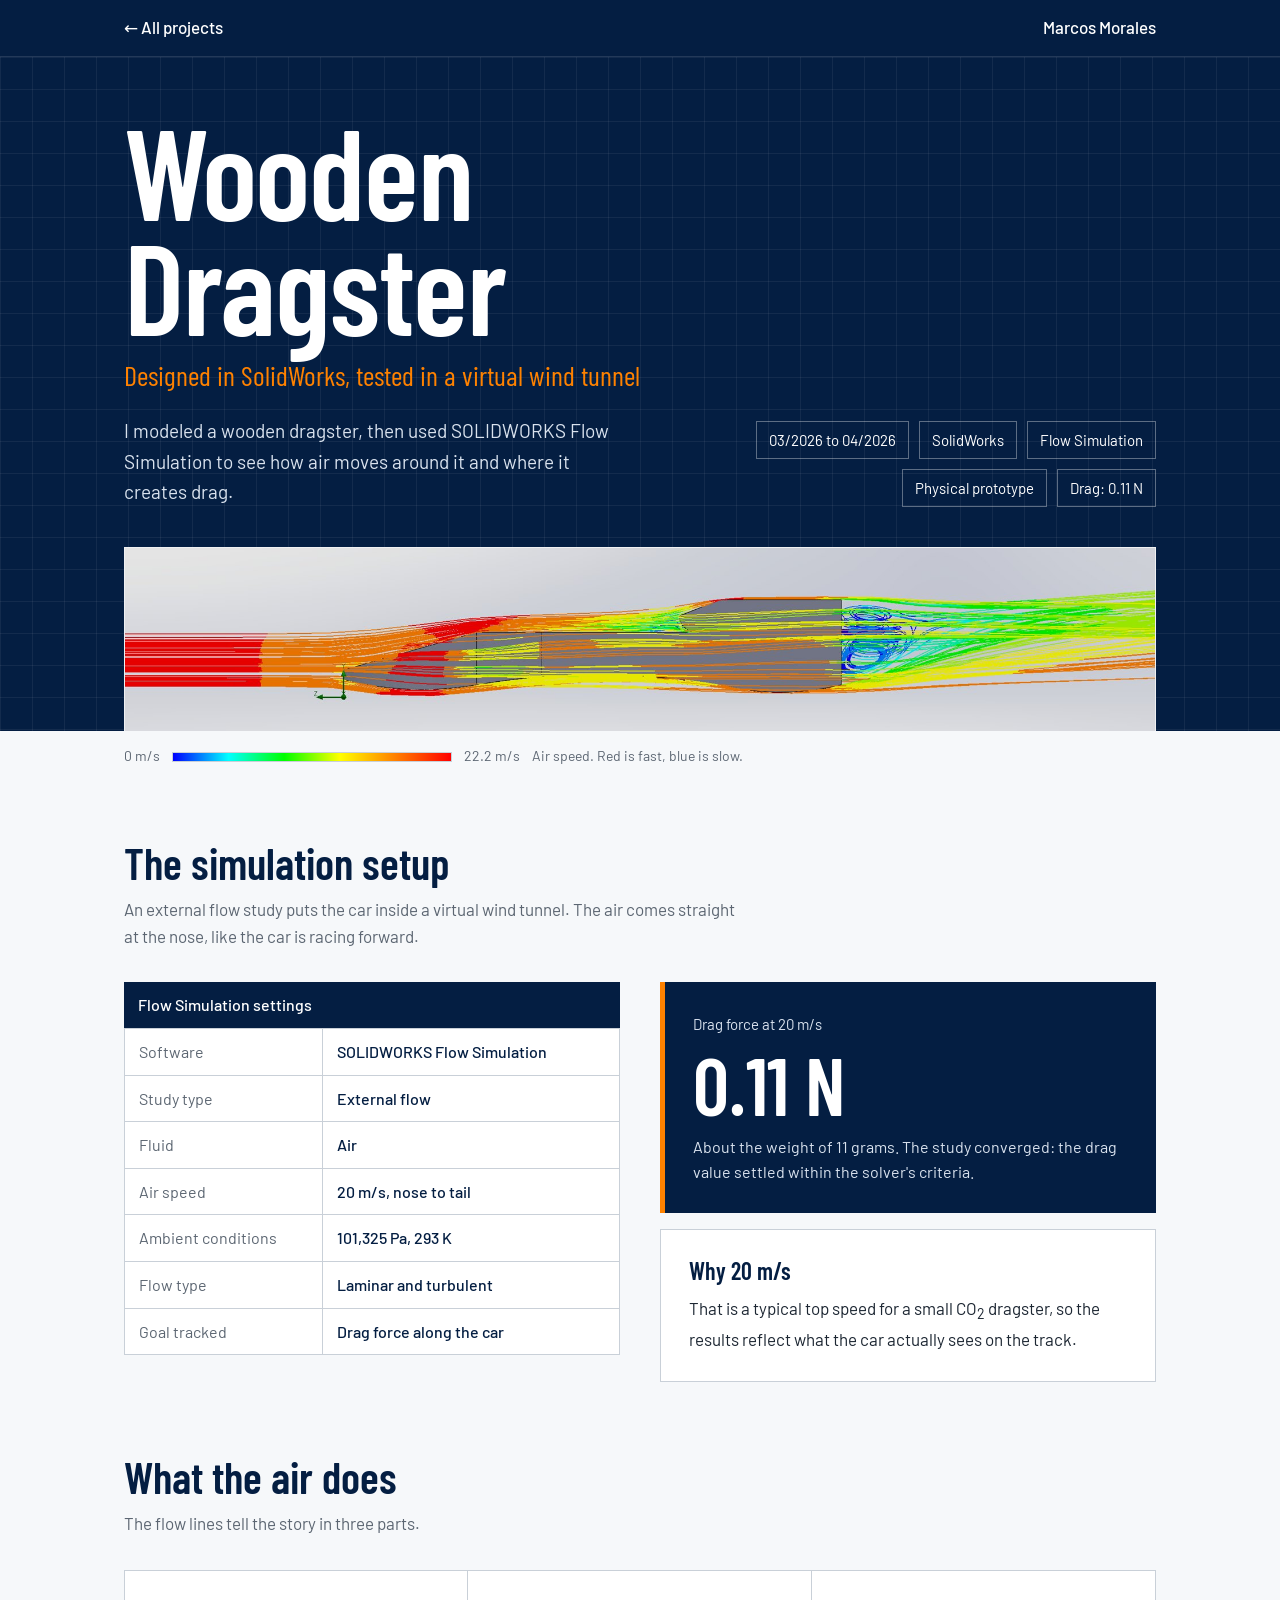
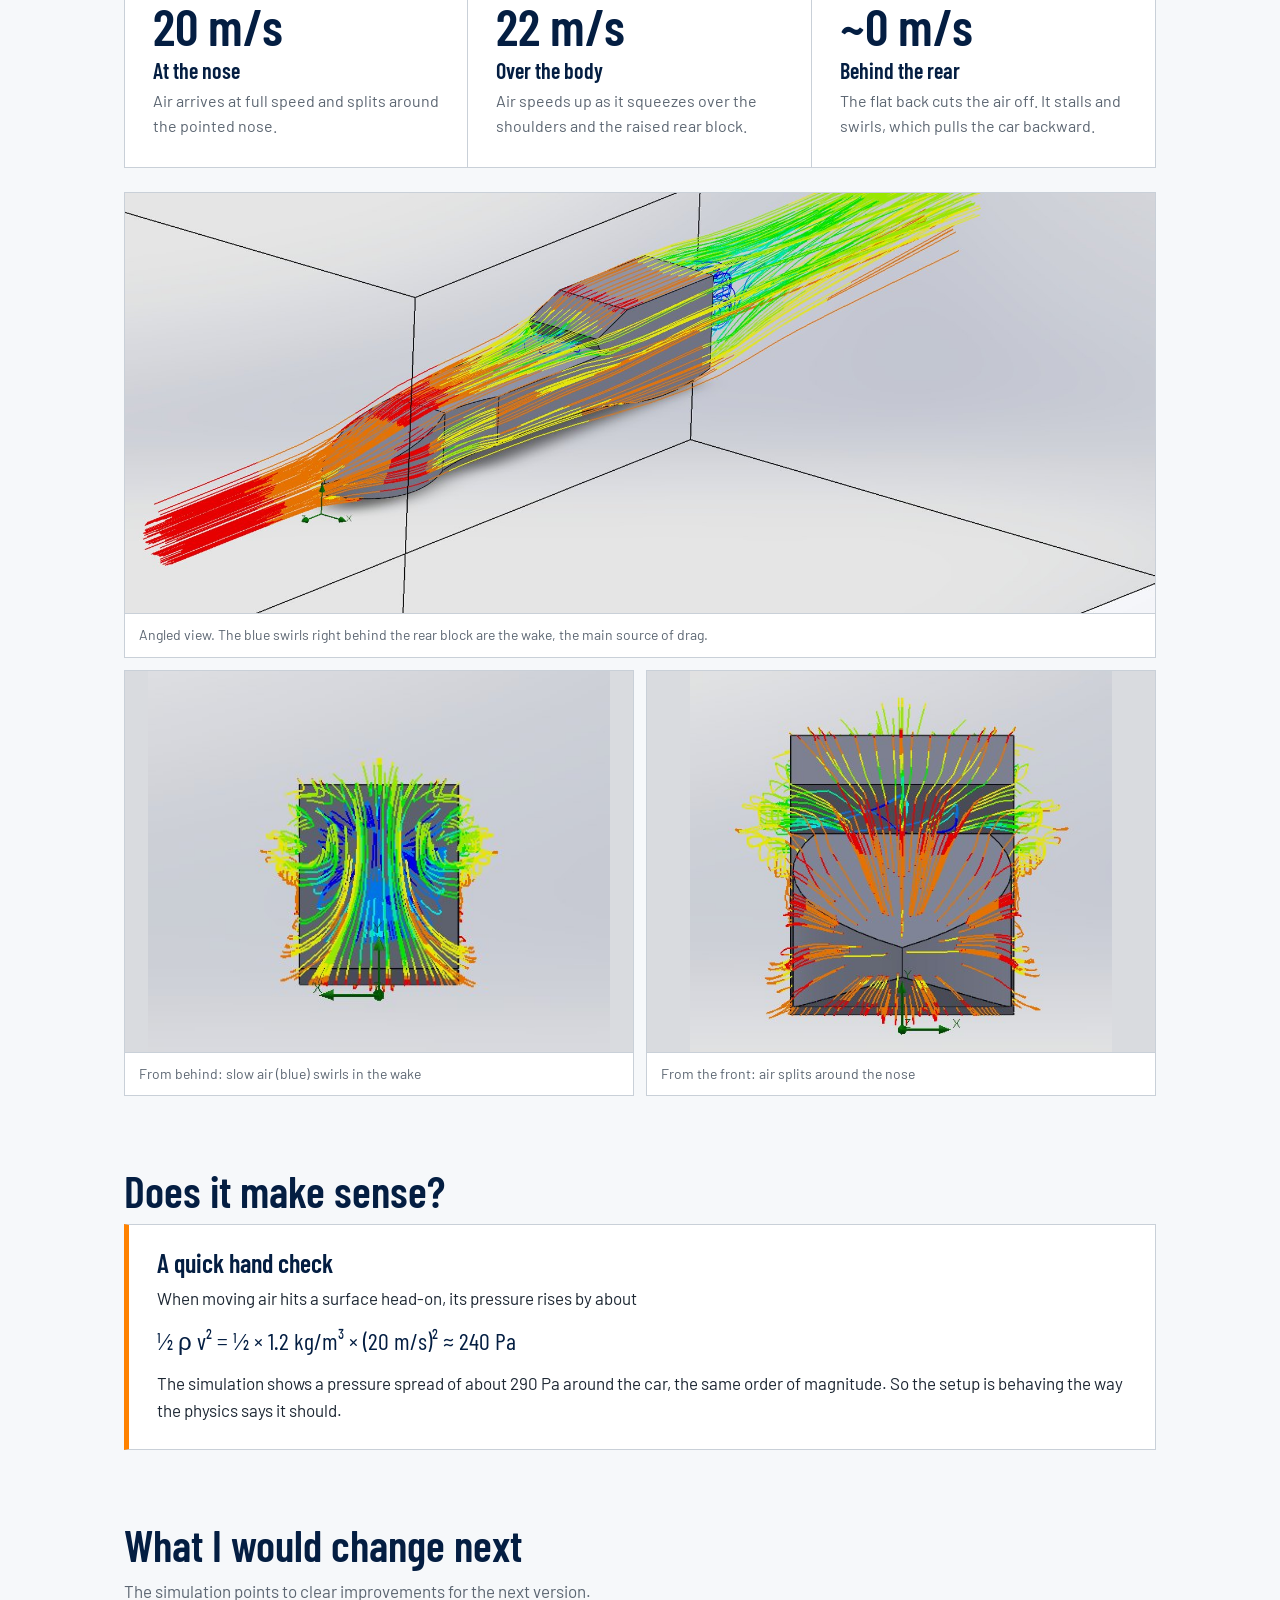
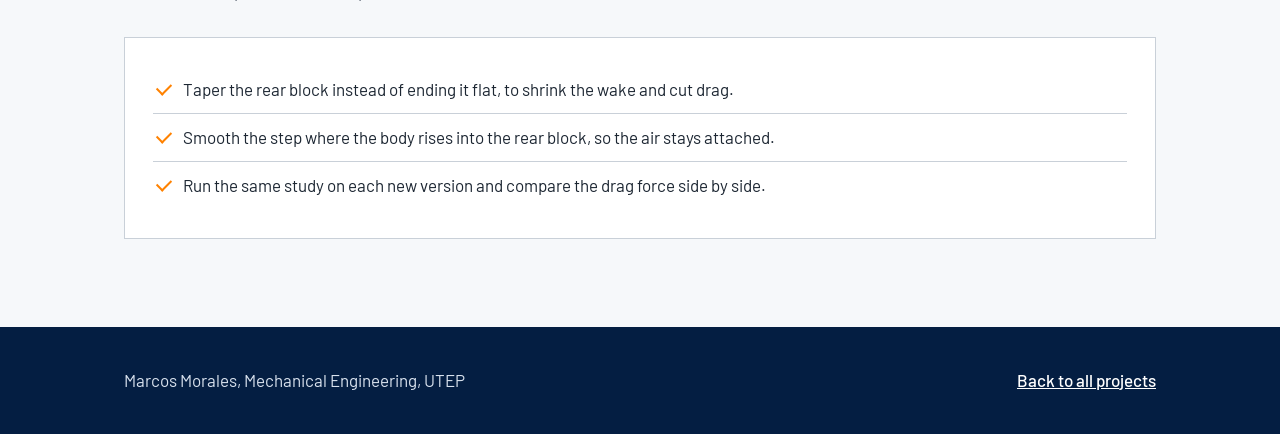
==== projects/dragster.html @ a28ee488 "Add 0.11 N drag result to dragster page Co-Authored-By: Claude Opus 5.5 <noreply@anthropic.com> Clau" ====
<!doctype html>
<html lang="en">
<head>
<meta charset="utf-8">
<meta name="viewport" content="width=device-width, initial-scale=1">
<title>Wooden Dragster | Marcos Morales</title>
<meta name="description" content="Wooden dragster designed in SolidWorks, with an airflow study in SOLIDWORKS Flow Simulation.">
<link rel="preconnect" href="https://fonts.googleapis.com">
<link rel="preconnect" href="https://fonts.gstatic.com" crossorigin>
<link href="https://fonts.googleapis.com/css2?family=Barlow+Condensed:wght@500;600&family=Barlow:wght@400;500&display=swap" rel="stylesheet">
<style>
  :root {
    --navy: #041E42;
    --orange: #FF8200;
    --ink: #1D2733;
    --pencil: #5C6672;
    --line: #C9D0D8;
    --paper: #F6F8FA;
    --white: #FFFFFF;
  }
  * { box-sizing: border-box; }
  html { scroll-behavior: smooth; }
  body { margin: 0; background: var(--paper); color: var(--ink); font-family: "Barlow", system-ui, sans-serif; font-size: 17px; line-height: 1.6; }
  a { color: var(--navy); }
  a:focus-visible { outline: 3px solid var(--orange); outline-offset: 3px; }
  img { max-width: 100%; display: block; }
  .wrap { max-width: 1080px; margin: 0 auto; padding: 0 24px; }
  h1, h2, h3 { font-family: "Barlow Condensed", sans-serif; font-weight: 600; color: var(--navy); line-height: 1.05; }

  .topbar { background: var(--navy); border-bottom: 1px solid rgba(255,255,255,.12); }
  .topbar .wrap { display: flex; justify-content: space-between; align-items: center; height: 56px; }
  .topbar a { color: var(--white); text-decoration: none; font-weight: 500; }
  .topbar a:hover { color: var(--orange); }
  .topbar .back::before { content: "\2190\00a0"; }

  .hero {
    background: var(--navy);
    color: var(--white);
    background-image:
      linear-gradient(rgba(255,255,255,.06) 1px, transparent 1px),
      linear-gradient(90deg, rgba(255,255,255,.06) 1px, transparent 1px);
    background-size: 32px 32px;
    padding: 56px 0 0;
  }
  .hero h1 { color: var(--white); font-size: clamp(64px, 10vw, 128px); margin: 0; letter-spacing: -.01em; line-height: .9; }
  .hero .sub { font-family: "Barlow Condensed", sans-serif; font-size: 28px; color: var(--orange); margin: 10px 0 18px; }
  .hero-top { display: grid; grid-template-columns: 1.2fr 1fr; gap: 48px; align-items: end; }
  .hero p { color: #D9E2EE; font-size: 19px; max-width: 46ch; margin: 0; }
  .facts { display: flex; flex-wrap: wrap; gap: 10px; margin: 0; padding: 0; list-style: none; justify-content: flex-end; }
  .facts li { border: 1px solid rgba(255,255,255,.35); padding: 6px 12px; font-size: 15px; }
  .hero-sim { margin-top: 40px; border: 1px solid rgba(255,255,255,.35); border-bottom: 0; background: #E6E7EA; }
  .hero-sim img { width: 100%; }

  .scale { display: flex; align-items: center; gap: 12px; font-size: 14px; color: var(--pencil); margin: 14px 0 0; }
  .scale .bar { flex: 0 1 280px; height: 10px; border: 1px solid var(--line); background: linear-gradient(90deg, #0000FF, #00FFFF, #00FF00, #FFFF00, #FF8000, #FF0000); }

  section { padding: 72px 0 0; }
  h2 { font-size: 44px; margin: 0 0 10px; }
  .lead { color: var(--pencil); max-width: 62ch; margin: 0 0 32px; }

  table.spec { width: 100%; border-collapse: collapse; background: var(--white); border: 1.5px solid var(--navy); font-size: 16px; }
  .spec caption { text-align: left; background: var(--navy); color: var(--white); padding: 10px 14px; font-weight: 500; }
  .spec th, .spec td { border: 1px solid var(--line); padding: 10px 14px; text-align: left; vertical-align: top; }
  .spec th { width: 40%; color: var(--pencil); font-weight: 400; }
  .spec td { font-weight: 500; color: var(--navy); }

  .two { display: grid; grid-template-columns: 1fr 1fr; gap: 40px; align-items: start; }

  .findings { display: grid; grid-template-columns: repeat(3, 1fr); border: 1px solid var(--line); background: var(--white); }
  .finding { padding: 28px; border-right: 1px solid var(--line); }
  .finding:last-child { border-right: 0; }
  .finding b { display: block; font-family: "Barlow Condensed", sans-serif; font-weight: 600; font-size: 52px; line-height: 1; color: var(--navy); margin-bottom: 8px; }
  .finding h3 { font-size: 22px; margin: 0 0 6px; }
  .finding p { margin: 0; color: var(--pencil); font-size: 16px; }

  .drag-result { background: var(--navy); color: #D9E2EE; padding: 28px; border-left: 5px solid var(--orange); }
  .drag-result span { font-size: 15px; }
  .drag-result b { display: block; font-family: "Barlow Condensed", sans-serif; font-weight: 600; font-size: 80px; line-height: 1; color: var(--white); margin: 6px 0 10px; }
  .drag-result p { margin: 0; font-size: 16px; }
  figure { margin: 0; }
  .fig { background: #E6E7EA; border: 1px solid var(--line); }
  .fig figcaption { background: var(--white); padding: 10px 14px; font-size: 14px; color: var(--pencil); border-top: 1px solid var(--line); }
  .views { display: grid; grid-template-columns: 1fr 1fr; gap: 12px; margin-top: 12px; }
  .views img { width: 100%; aspect-ratio: 4 / 3; object-fit: contain; background: #D9DBDF; }

  .callout { background: var(--white); border: 1px solid var(--line); border-left: 5px solid var(--orange); padding: 24px 28px; }
  .callout h3 { font-size: 26px; margin: 0 0 8px; }
  .callout p { margin: 0 0 10px; }
  .callout p:last-child { margin: 0; }
  .math { font-family: "Barlow Condensed", sans-serif; font-size: 24px; color: var(--navy); }

  .checks { list-style: none; padding: 0; margin: 0; }
  .checks li { padding: 10px 0 10px 30px; border-top: 1px solid var(--line); position: relative; }
  .checks li:first-child { border-top: 0; }
  .checks li::before { content: ""; position: absolute; left: 4px; top: 17px; width: 12px; height: 7px; border-left: 2.5px solid var(--orange); border-bottom: 2.5px solid var(--orange); transform: rotate(-45deg); }
  .panel { background: var(--white); border: 1px solid var(--line); padding: 28px; }
  .panel h3 { font-size: 24px; margin: 0 0 12px; }

  footer { background: var(--navy); color: #D9E2EE; margin-top: 88px; padding: 40px 0; }
  footer .wrap { display: flex; flex-wrap: wrap; justify-content: space-between; gap: 16px; align-items: center; }
  footer a { color: var(--white); font-weight: 500; }

  @media (max-width: 760px) {
    .hero { padding-top: 40px; }
    .hero-top, .two { grid-template-columns: 1fr; gap: 24px; }
    .facts { justify-content: flex-start; }
    .hero-sim { margin-top: 28px; }
    .findings { grid-template-columns: 1fr; }
    .finding { border-right: 0; border-bottom: 1px solid var(--line); }
    .finding:last-child { border-bottom: 0; }
    .views { grid-template-columns: 1fr; }
    h2 { font-size: 36px; }
  }
</style>
</head>
<body>

<nav class="topbar" aria-label="Site">
  <div class="wrap">
    <a class="back" href="../index.html#projects">All projects</a>
    <a href="../index.html">Marcos Morales</a>
  </div>
</nav>

<header class="hero">
  <div class="wrap">
    <div class="hero-top">
      <div>
        <h1>Wooden Dragster</h1>
        <p class="sub">Designed in SolidWorks, tested in a virtual wind tunnel</p>
        <p>I modeled a wooden dragster, then used SOLIDWORKS Flow Simulation to see how air moves around it and where it creates drag.</p>
      </div>
      <ul class="facts" aria-label="Project facts">
        <li>03/2026 to 04/2026</li>
        <li>SolidWorks</li>
        <li>Flow Simulation</li>
        <li>Physical prototype</li>
        <li>Drag: 0.11 N</li>
      </ul>
    </div>
    <figure class="hero-sim">
      <img src="../images/dragster/side.jpg" alt="Side view of the airflow simulation: air lines colored by speed wrap around the dragster and swirl behind the flat rear">
    </figure>
  </div>
</header>

<main class="wrap">
  <div class="scale" aria-label="Color scale">
    <span>0 m/s</span><span class="bar" aria-hidden="true"></span><span>22.2 m/s</span>
    <span>Air speed. Red is fast, blue is slow.</span>
  </div>

  <section aria-labelledby="setup">
    <h2 id="setup">The simulation setup</h2>
    <p class="lead">An external flow study puts the car inside a virtual wind tunnel. The air comes straight at the nose, like the car is racing forward.</p>
    <div class="two">
      <table class="spec">
        <caption>Flow Simulation settings</caption>
        <tbody>
          <tr><th scope="row">Software</th><td>SOLIDWORKS Flow Simulation</td></tr>
          <tr><th scope="row">Study type</th><td>External flow</td></tr>
          <tr><th scope="row">Fluid</th><td>Air</td></tr>
          <tr><th scope="row">Air speed</th><td>20 m/s, nose to tail</td></tr>
          <tr><th scope="row">Ambient conditions</th><td>101,325 Pa, 293 K</td></tr>
          <tr><th scope="row">Flow type</th><td>Laminar and turbulent</td></tr>
          <tr><th scope="row">Goal tracked</th><td>Drag force along the car</td></tr>
        </tbody>
      </table>
      <div>
        <div class="drag-result">
          <span>Drag force at 20 m/s</span>
          <b>0.11 N</b>
          <p>About the weight of 11 grams. The study converged: the drag value settled within the solver's criteria.</p>
        </div>
        <div class="panel" style="margin-top:16px">
          <h3>Why 20 m/s</h3>
          <p style="margin:0">That is a typical top speed for a small CO<sub>2</sub> dragster, so the results reflect what the car actually sees on the track.</p>
        </div>
      </div>
    </div>
  </section>

  <section aria-labelledby="results">
    <h2 id="results">What the air does</h2>
    <p class="lead">The flow lines tell the story in three parts.</p>
    <div class="findings">
      <div class="finding"><b>20 m/s</b><h3>At the nose</h3><p>Air arrives at full speed and splits around the pointed nose.</p></div>
      <div class="finding"><b>22 m/s</b><h3>Over the body</h3><p>Air speeds up as it squeezes over the shoulders and the raised rear block.</p></div>
      <div class="finding"><b>~0 m/s</b><h3>Behind the rear</h3><p>The flat back cuts the air off. It stalls and swirls, which pulls the car backward.</p></div>
    </div>
    <figure class="fig" style="margin-top:24px">
      <img src="../images/dragster/iso.jpg" alt="Angled view of the flow lines around the dragster" loading="lazy">
      <figcaption>Angled view. The blue swirls right behind the rear block are the wake, the main source of drag.</figcaption>
    </figure>
    <div class="views">
      <figure class="fig"><img src="../images/dragster/rear.jpg" alt="View from behind the car showing the swirling wake" loading="lazy"><figcaption>From behind: slow air (blue) swirls in the wake</figcaption></figure>
      <figure class="fig"><img src="../images/dragster/front.jpg" alt="View from the front showing air splitting around the nose" loading="lazy"><figcaption>From the front: air splits around the nose</figcaption></figure>
    </div>
  </section>

  <section aria-labelledby="check">
    <h2 id="check">Does it make sense?</h2>
    <div class="callout">
      <h3>A quick hand check</h3>
      <p>When moving air hits a surface head-on, its pressure rises by about</p>
      <p class="math">½ ρ v² = ½ × 1.2 kg/m³ × (20 m/s)² ≈ 240 Pa</p>
      <p>The simulation shows a pressure spread of about 290 Pa around the car, the same order of magnitude. So the setup is behaving the way the physics says it should.</p>
    </div>
  </section>

  <section aria-labelledby="next">
    <h2 id="next">What I would change next</h2>
    <p class="lead">The simulation points to clear improvements for the next version.</p>
    <div class="panel">
      <ul class="checks">
        <li>Taper the rear block instead of ending it flat, to shrink the wake and cut drag.</li>
        <li>Smooth the step where the body rises into the rear block, so the air stays attached.</li>
        <li>Run the same study on each new version and compare the drag force side by side.</li>
      </ul>
    </div>
  </section>
</main>

<footer>
  <div class="wrap">
    <span>Marcos Morales, Mechanical Engineering, UTEP</span>
    <a href="../index.html#projects">Back to all projects</a>
  </div>
</footer>

</body>
</html>
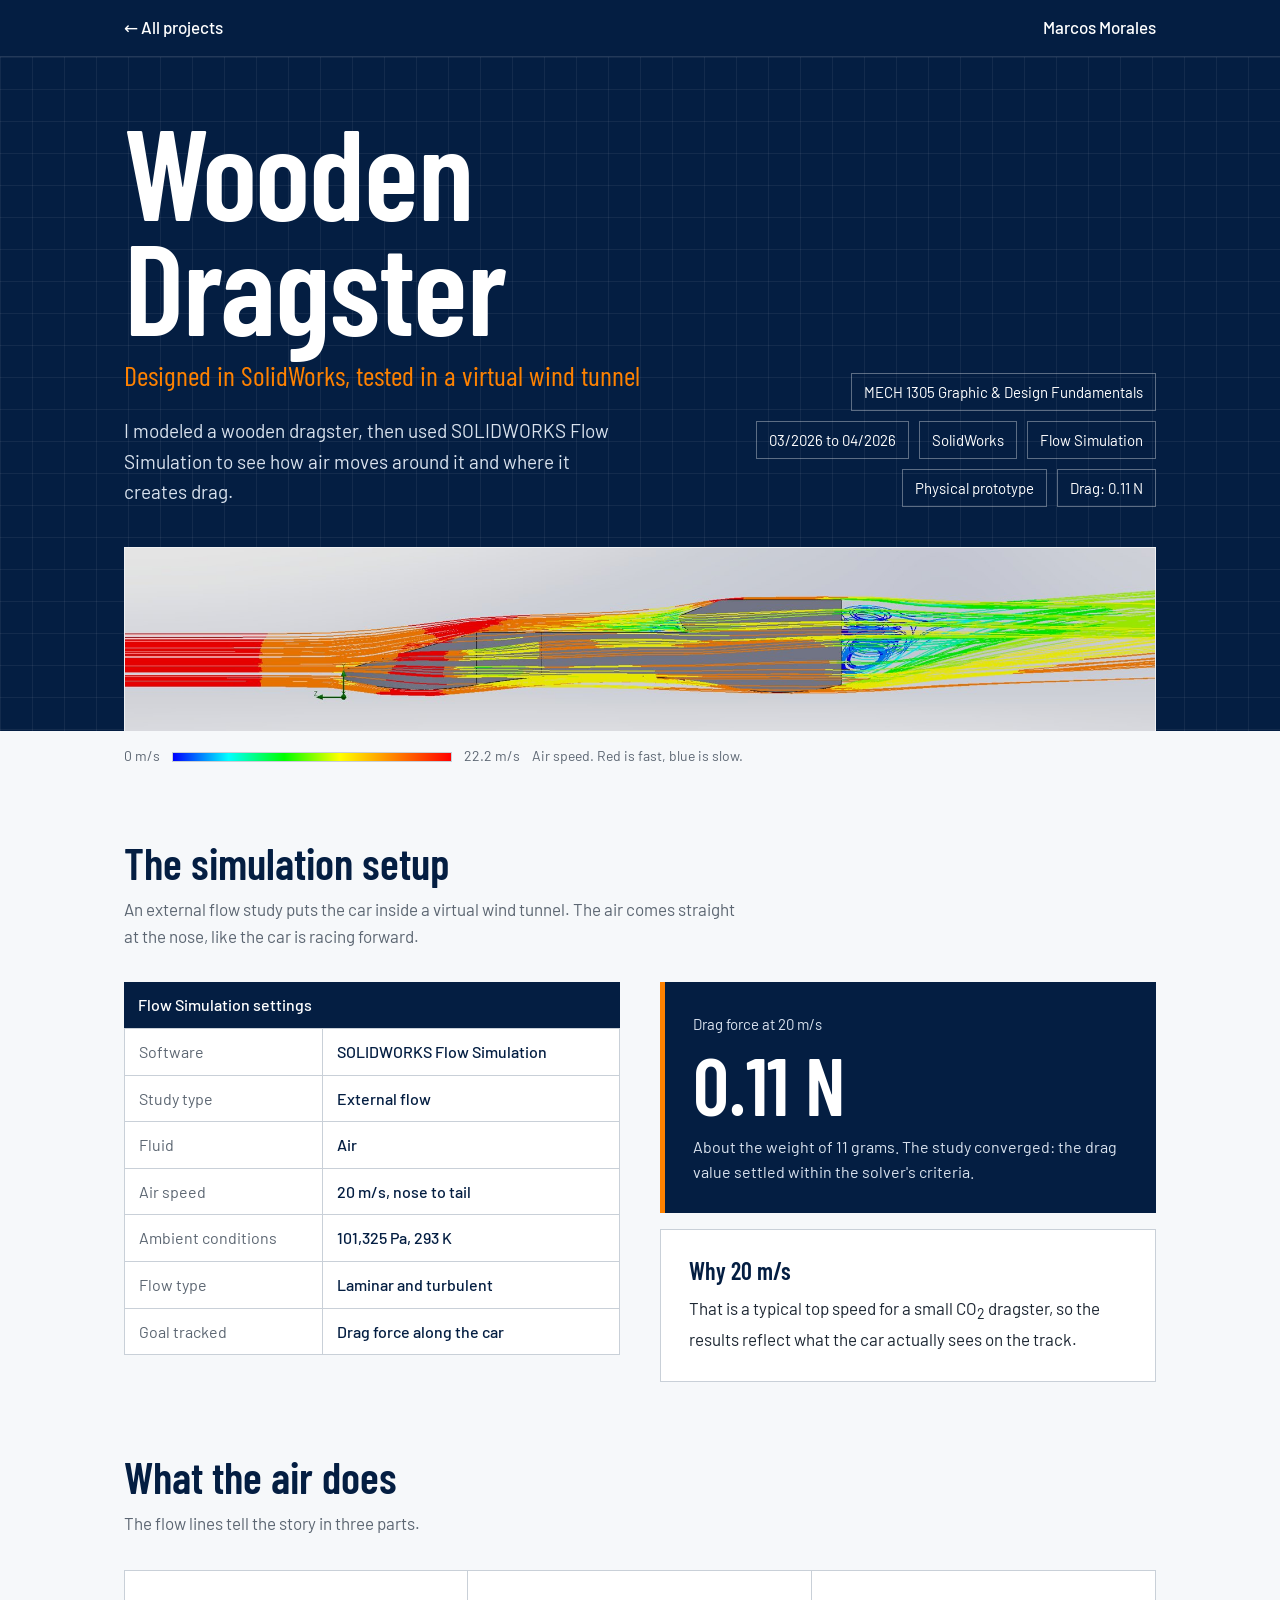
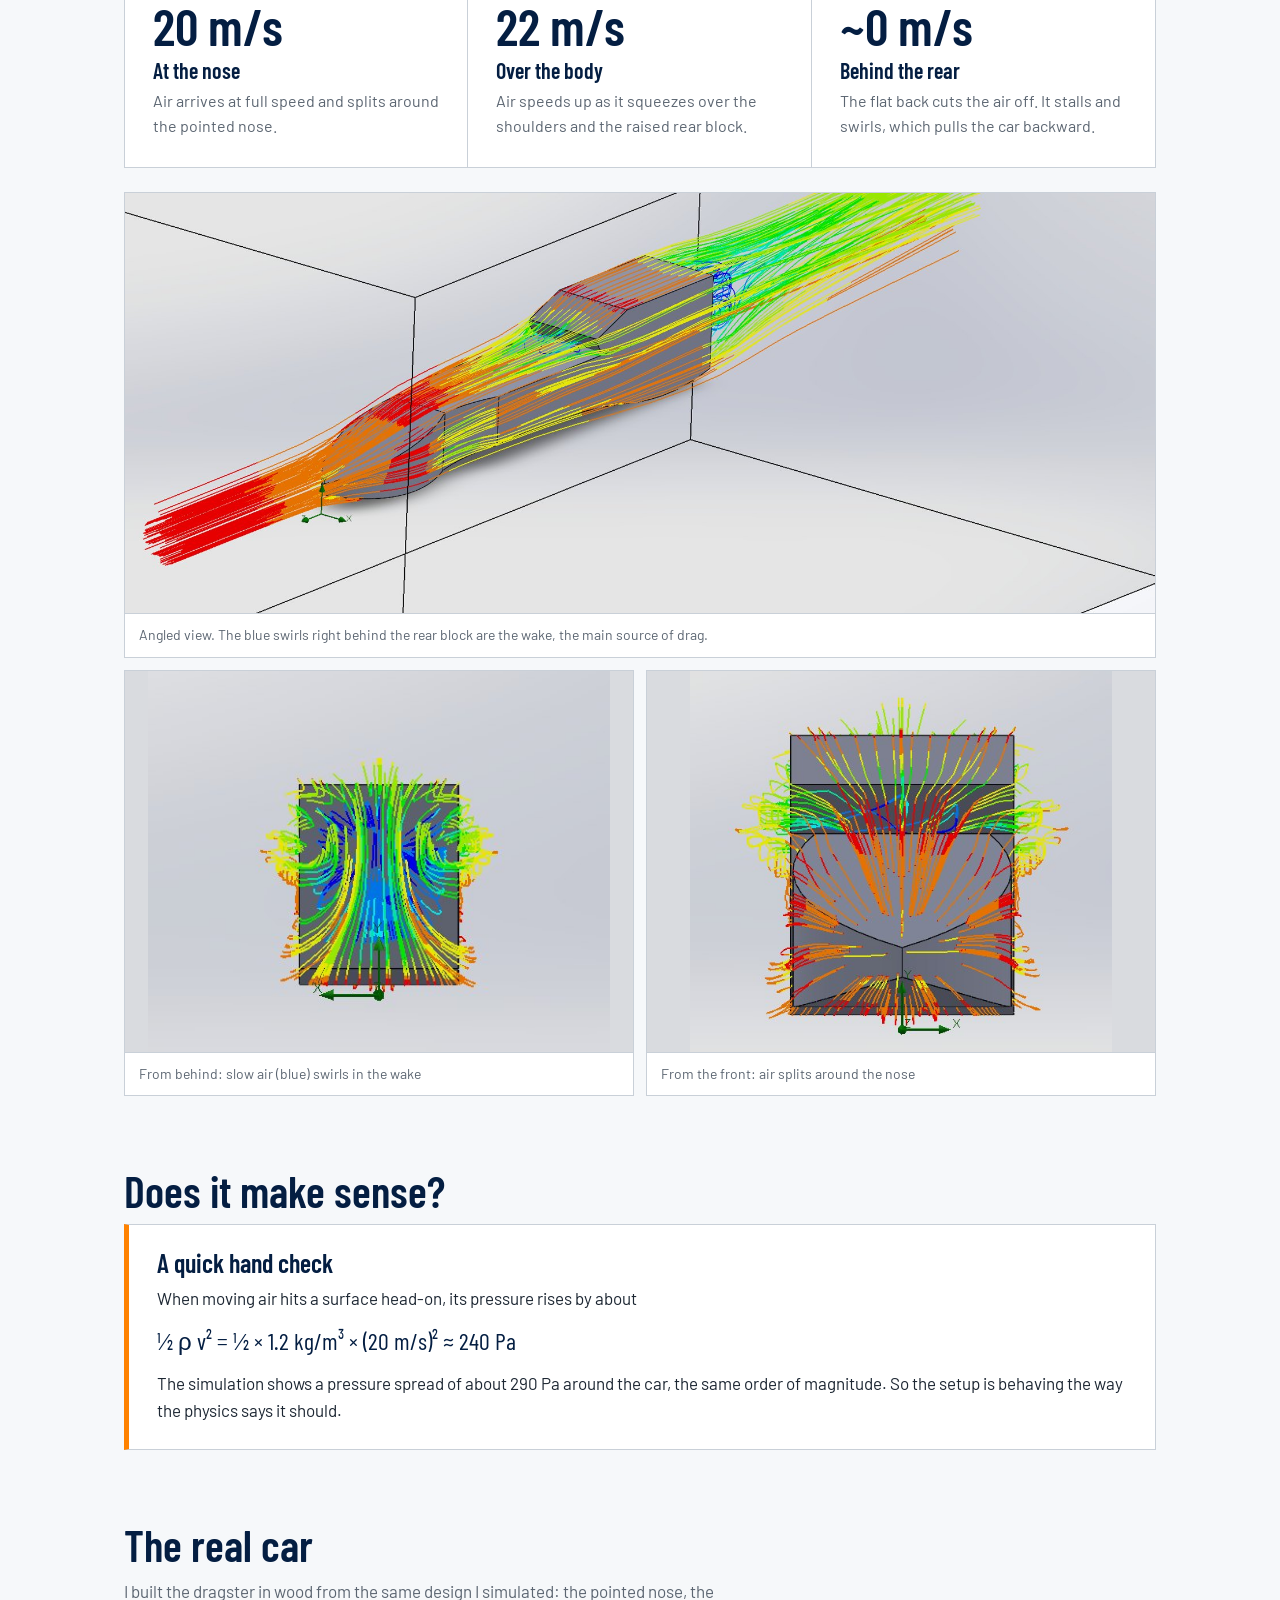
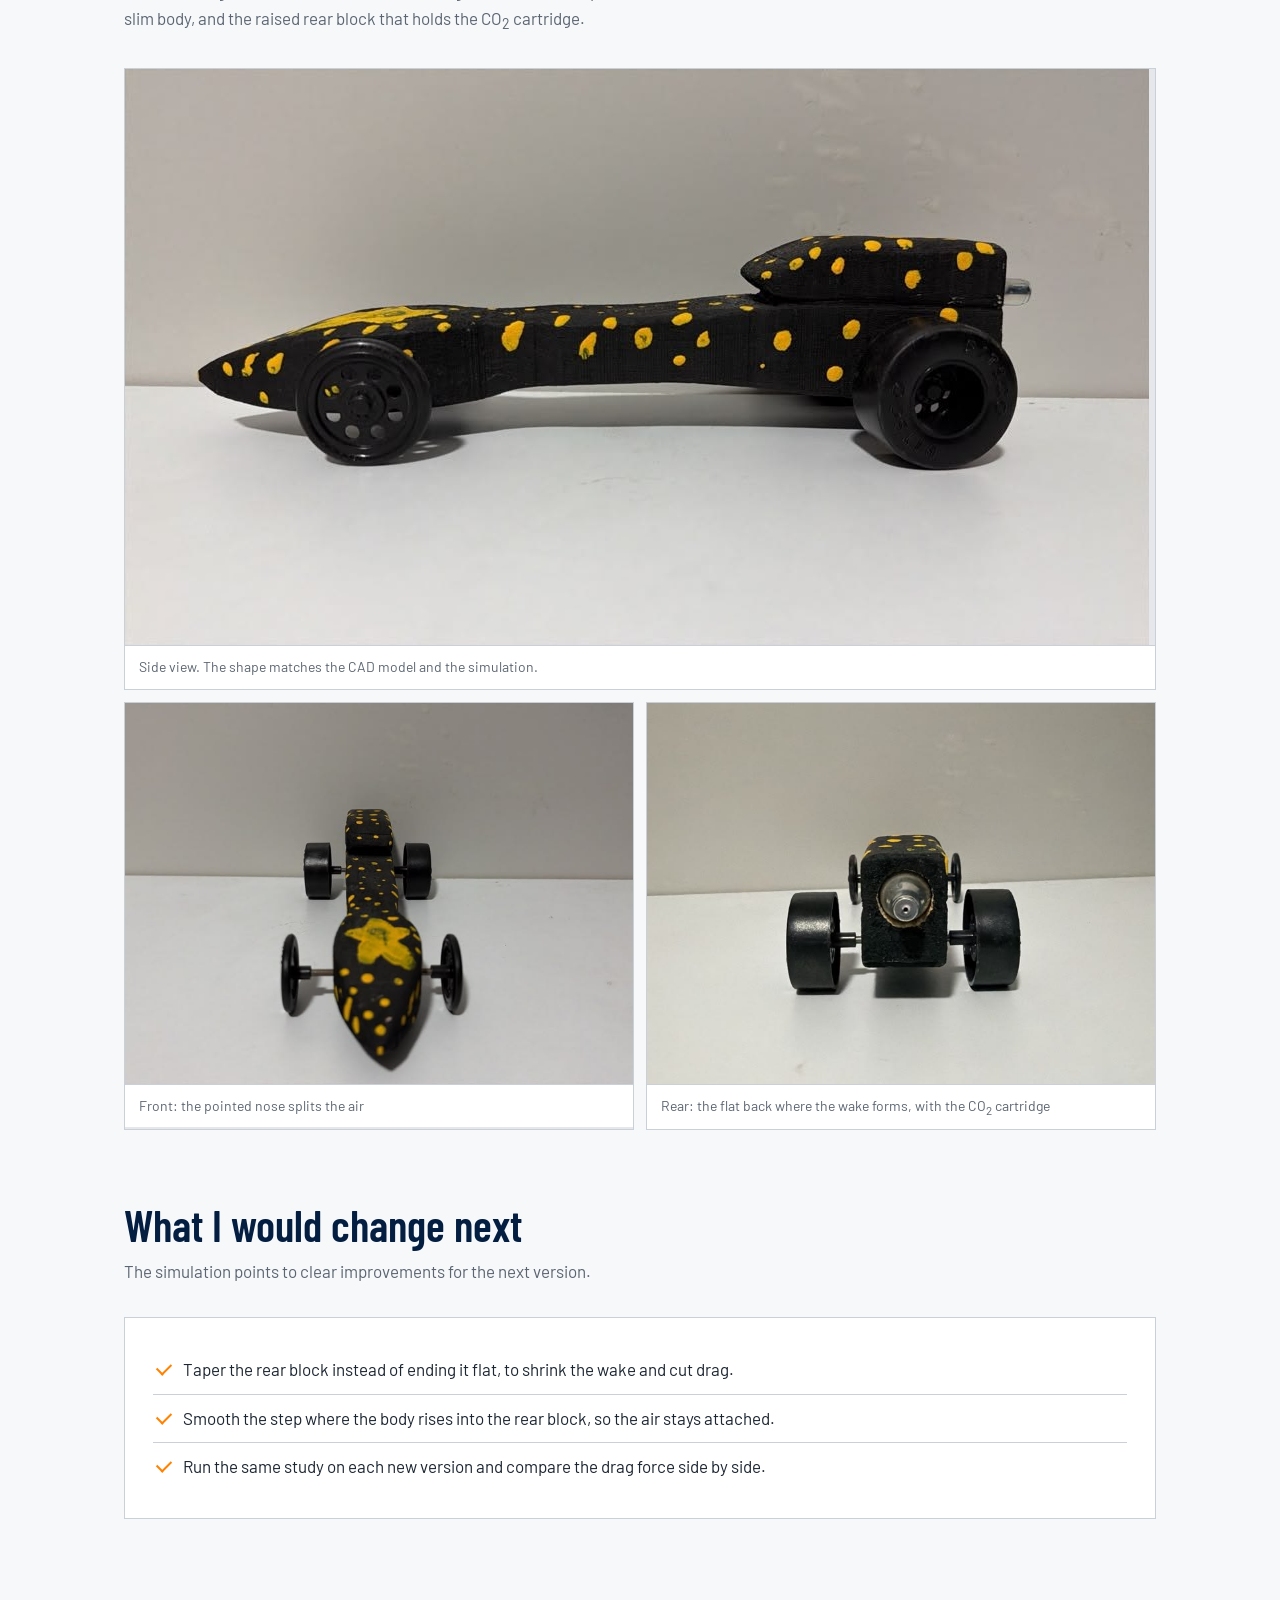
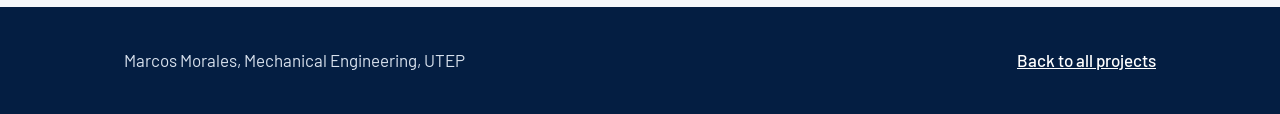
==== commit 8b90e0a7: "Add real dragster photos and course names Co-Authored-By: Claude Opus 5.5 <noreply@anthropic.com> Cl" ====
--- a/projects/dragster.html
+++ b/projects/dragster.html
@@ -131,6 +131,7 @@
         <p>I modeled a wooden dragster, then used SOLIDWORKS Flow Simulation to see how air moves around it and where it creates drag.</p>
       </div>
       <ul class="facts" aria-label="Project facts">
+        <li>MECH 1305 Graphic &amp; Design Fundamentals</li>
         <li>03/2026 to 04/2026</li>
         <li>SolidWorks</li>
         <li>Flow Simulation</li>
@@ -208,6 +209,19 @@
     </div>
   </section>
 
+  <section aria-labelledby="real">
+    <h2 id="real">The real car</h2>
+    <p class="lead">I built the dragster in wood from the same design I simulated: the pointed nose, the slim body, and the raised rear block that holds the CO<sub>2</sub> cartridge.</p>
+    <figure class="fig">
+      <img src="../images/dragster/real-side.jpg" alt="Side view of the finished black wooden dragster with yellow dots and the CO2 cartridge at the rear" loading="lazy">
+      <figcaption>Side view. The shape matches the CAD model and the simulation.</figcaption>
+    </figure>
+    <div class="views">
+      <figure class="fig"><img src="../images/dragster/real-front.jpg" alt="Front view of the wooden dragster showing the pointed nose" loading="lazy" style="object-fit:cover"><figcaption>Front: the pointed nose splits the air</figcaption></figure>
+      <figure class="fig"><img src="../images/dragster/real-rear.jpg" alt="Rear view of the wooden dragster showing the CO2 cartridge in the rear block" loading="lazy" style="object-fit:cover"><figcaption>Rear: the flat back where the wake forms, with the CO<sub>2</sub> cartridge</figcaption></figure>
+    </div>
+  </section>
+
   <section aria-labelledby="next">
     <h2 id="next">What I would change next</h2>
     <p class="lead">The simulation points to clear improvements for the next version.</p>
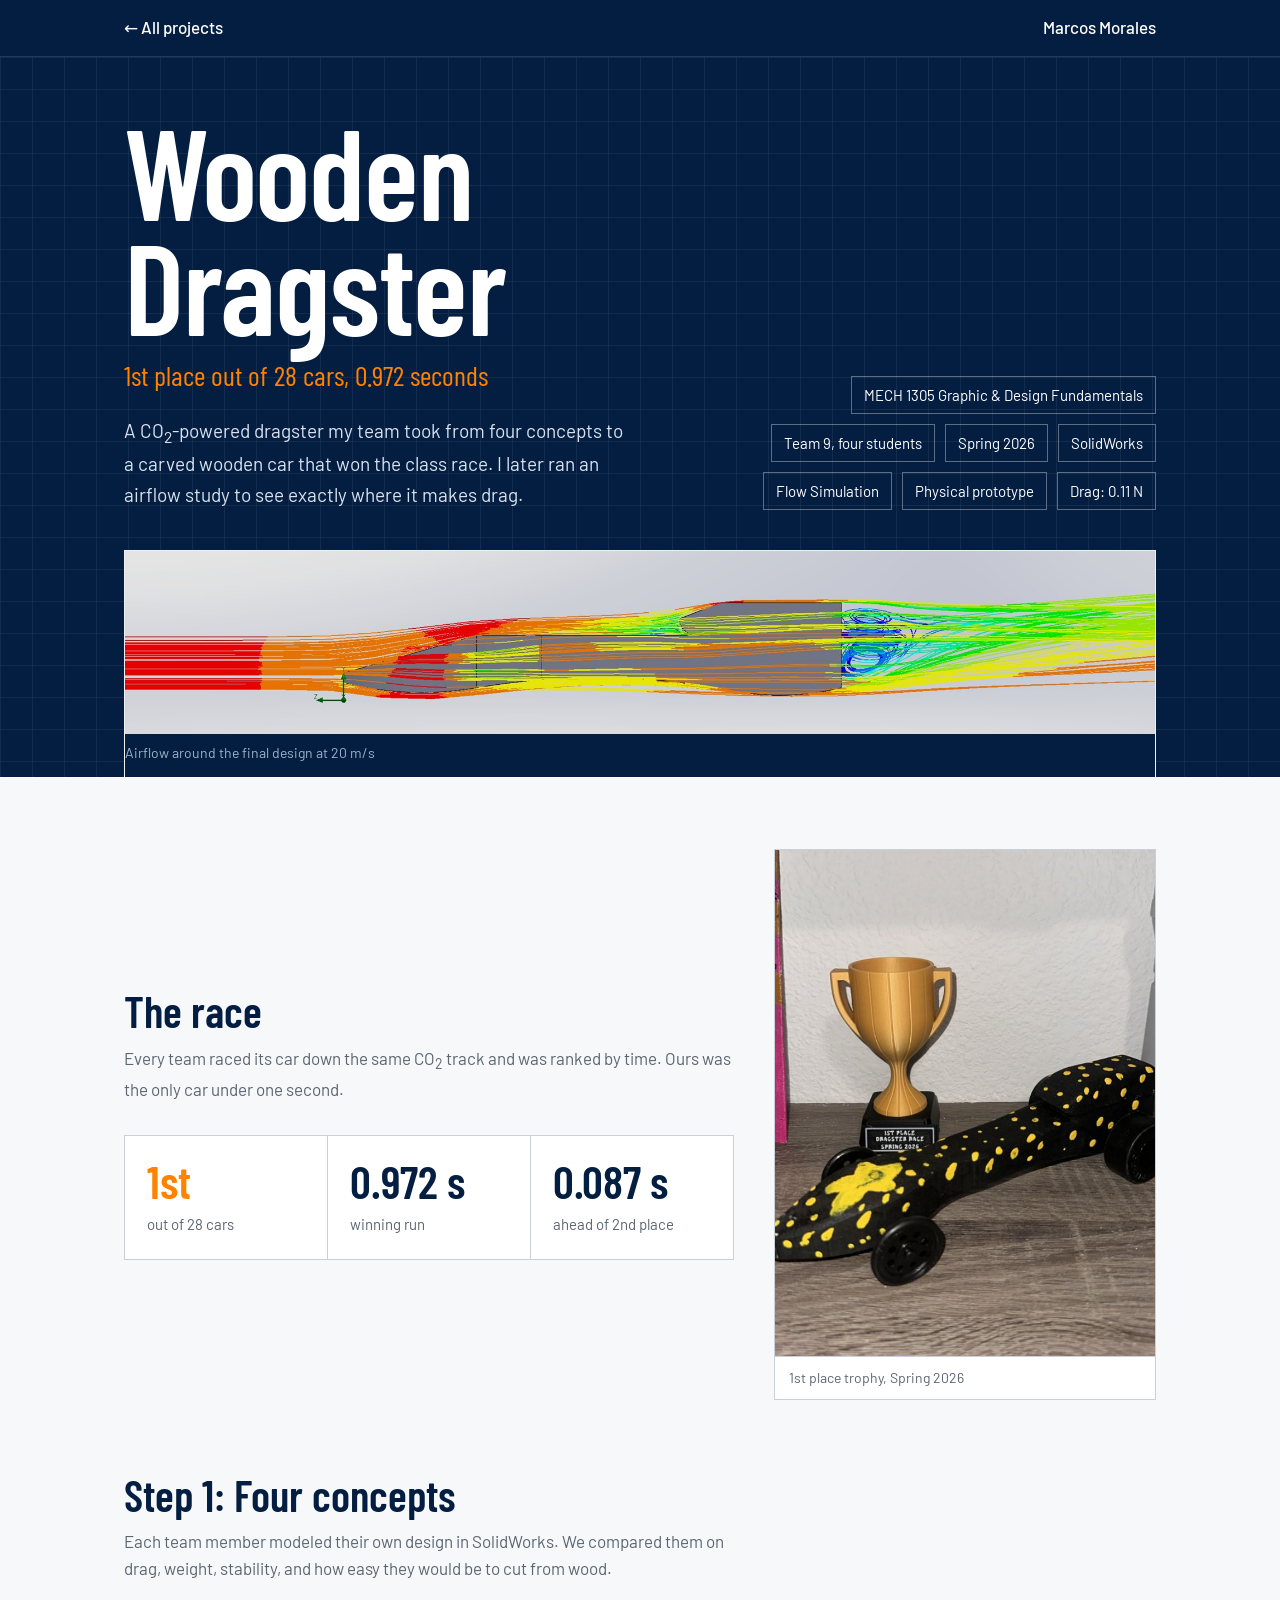
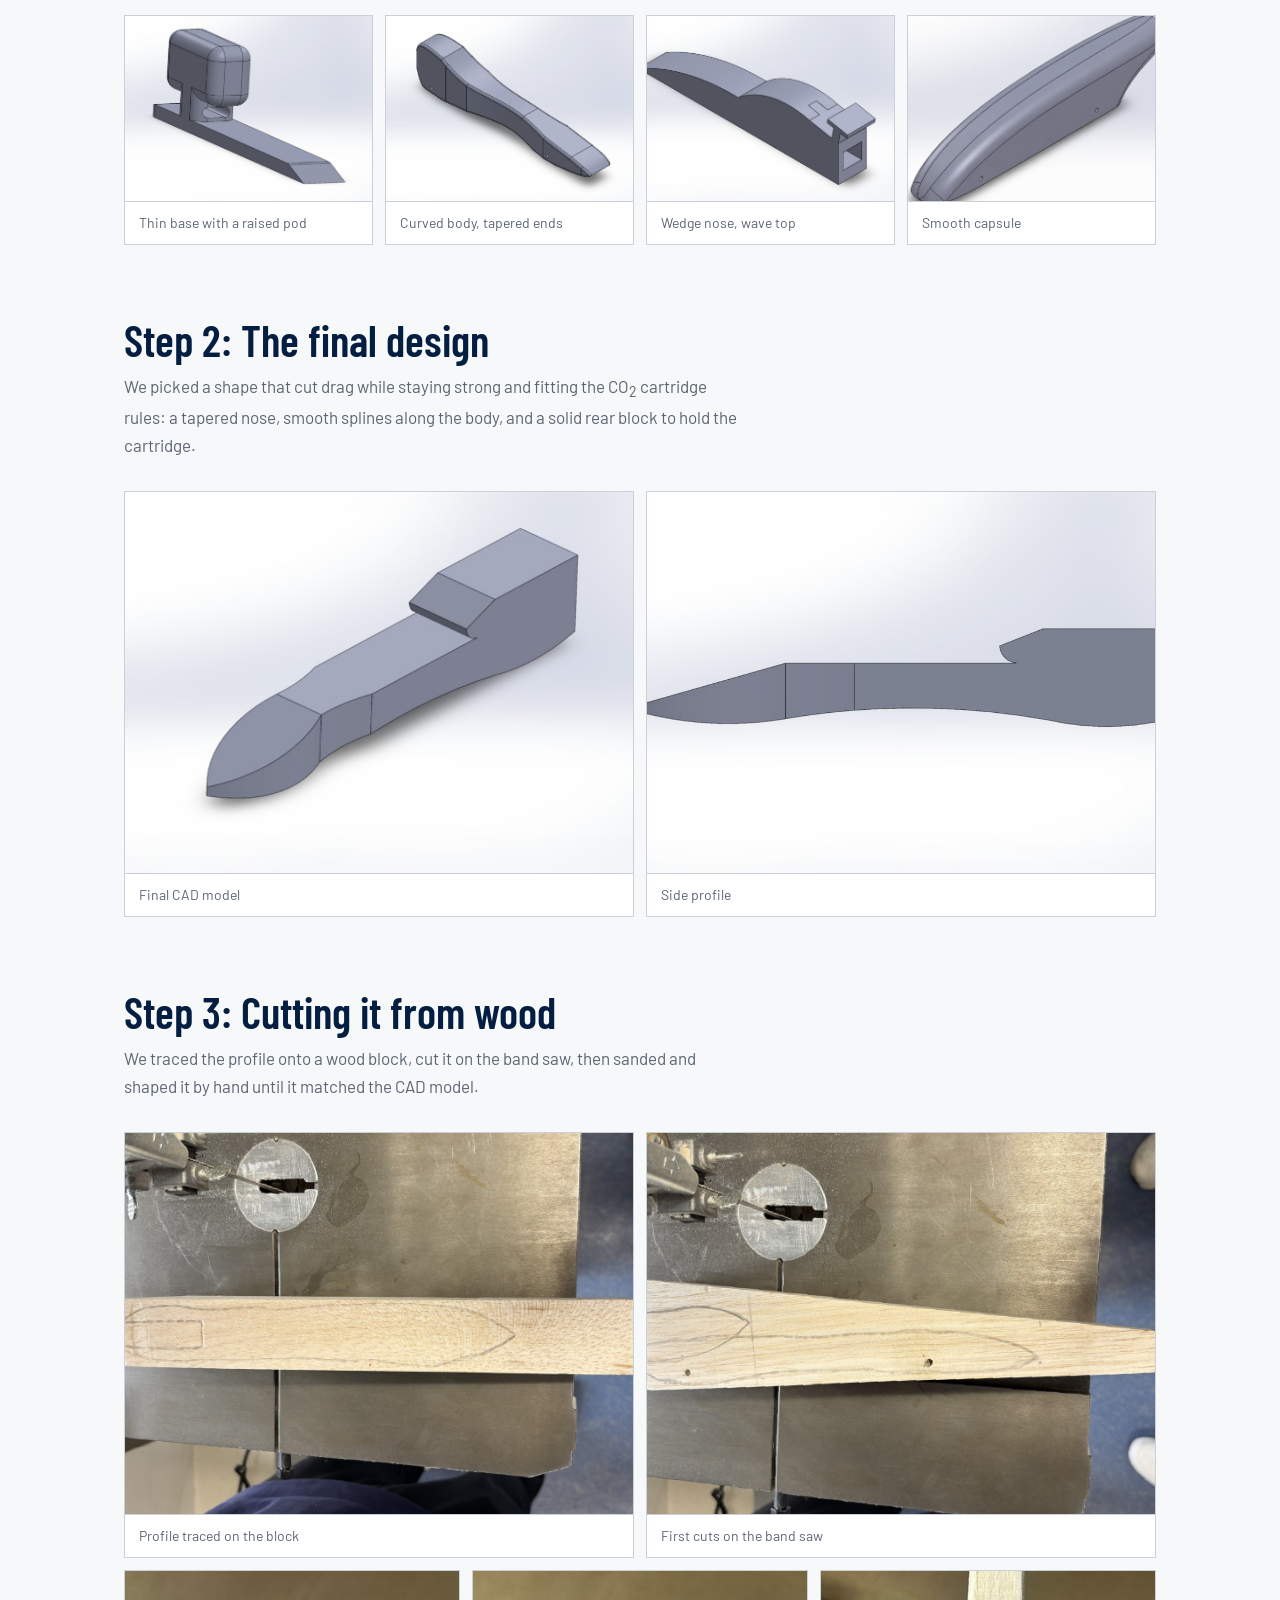
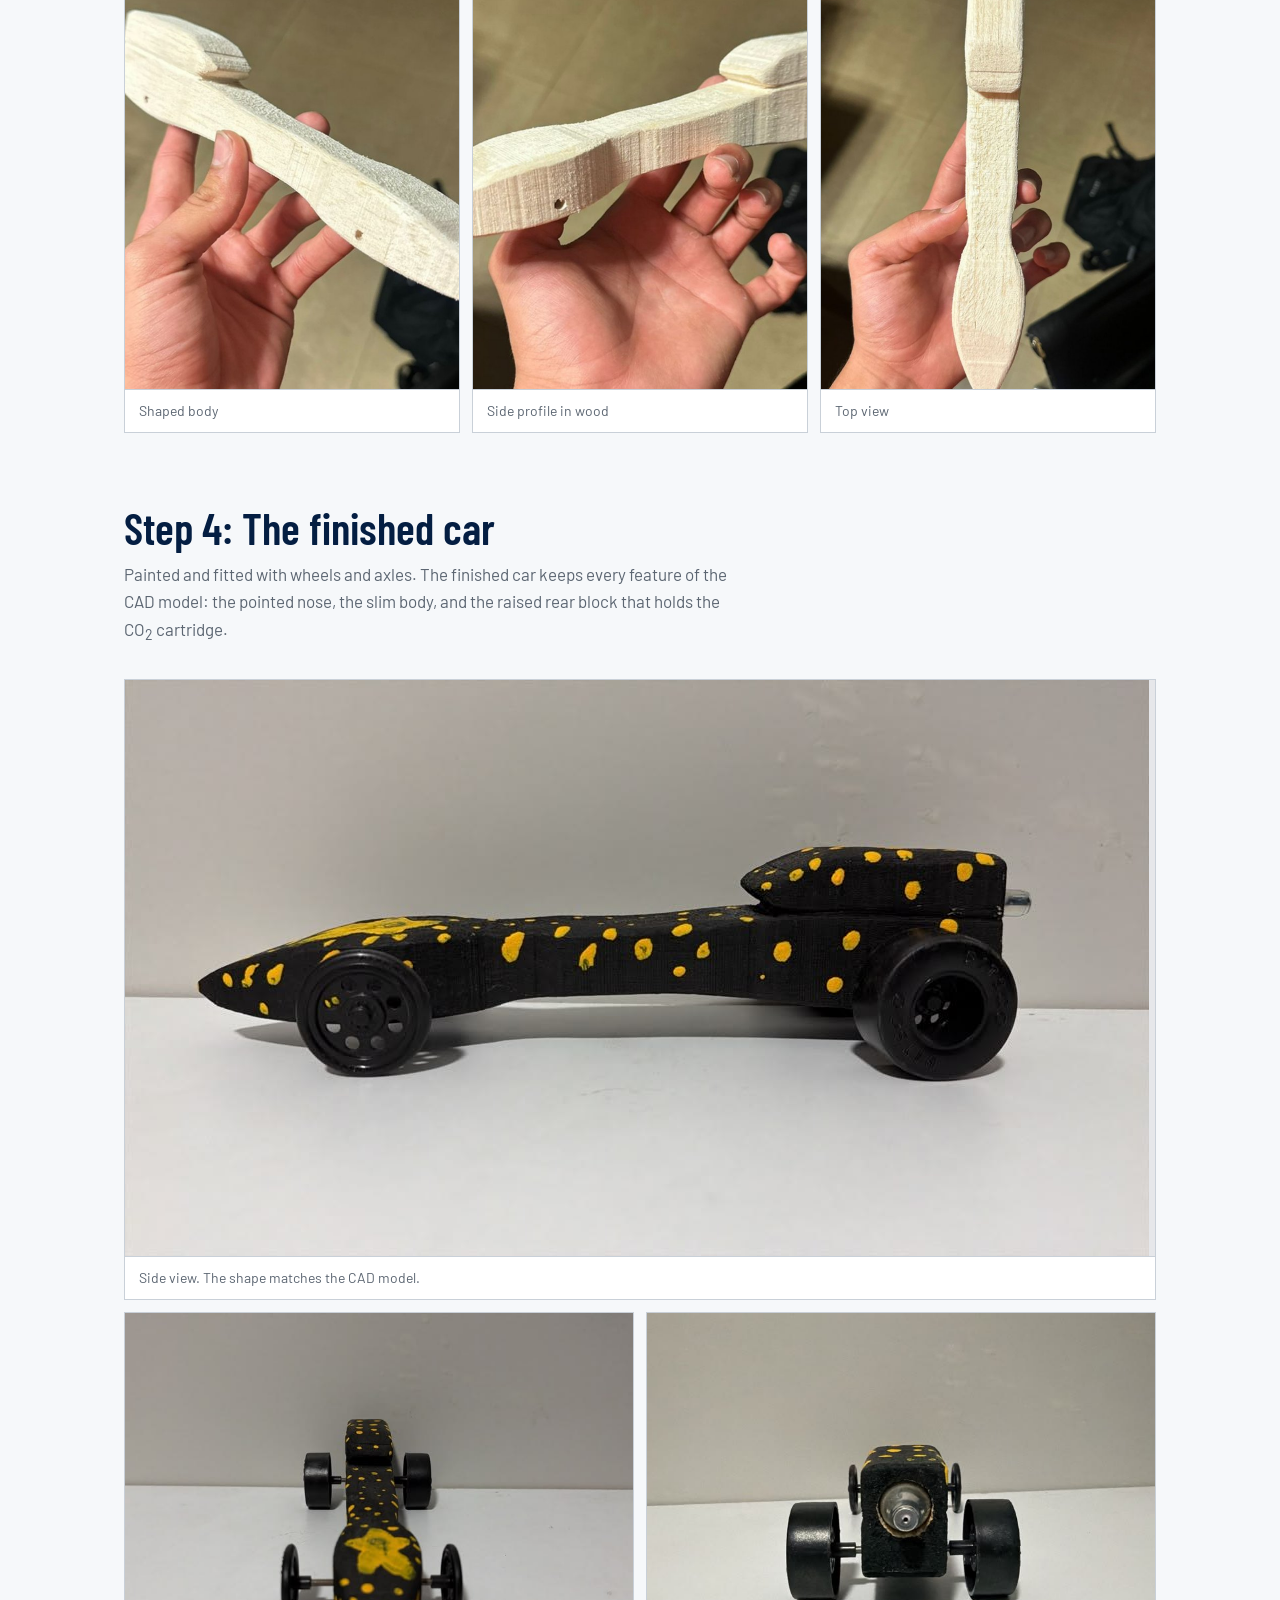
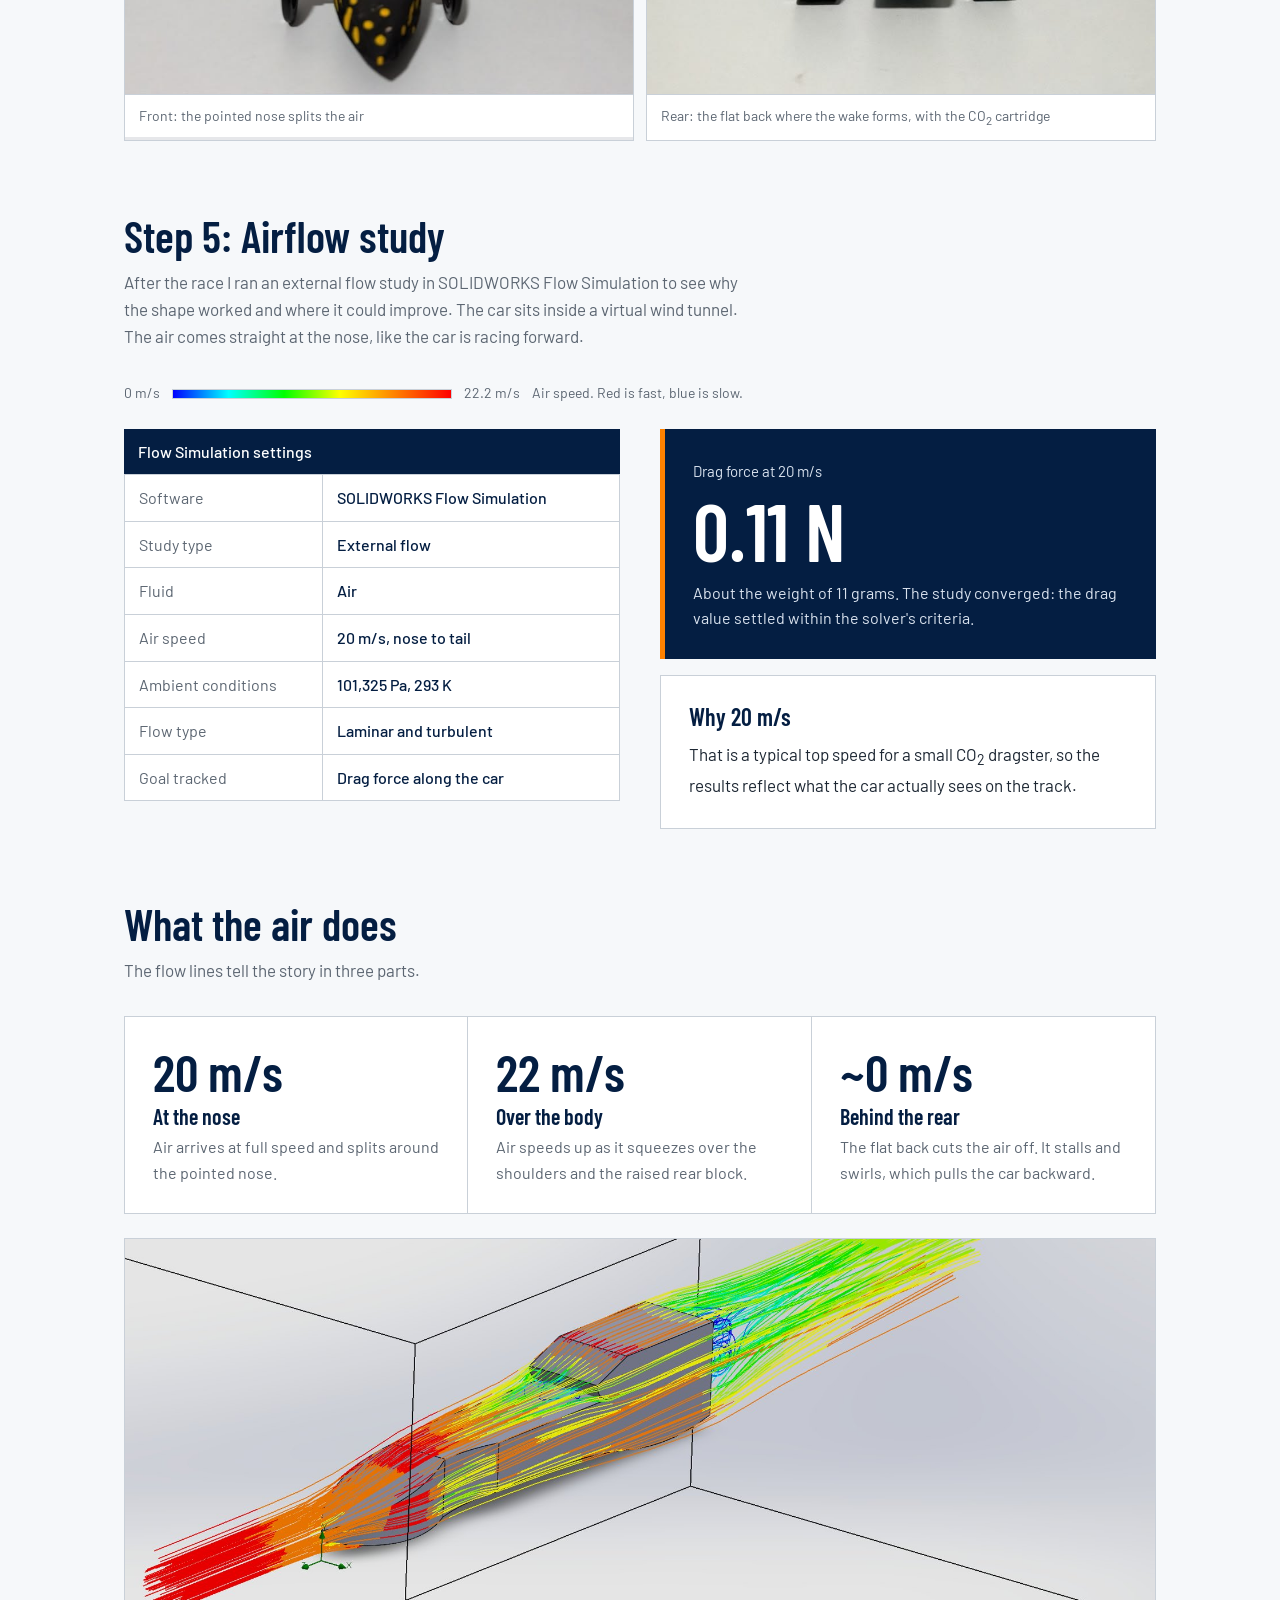
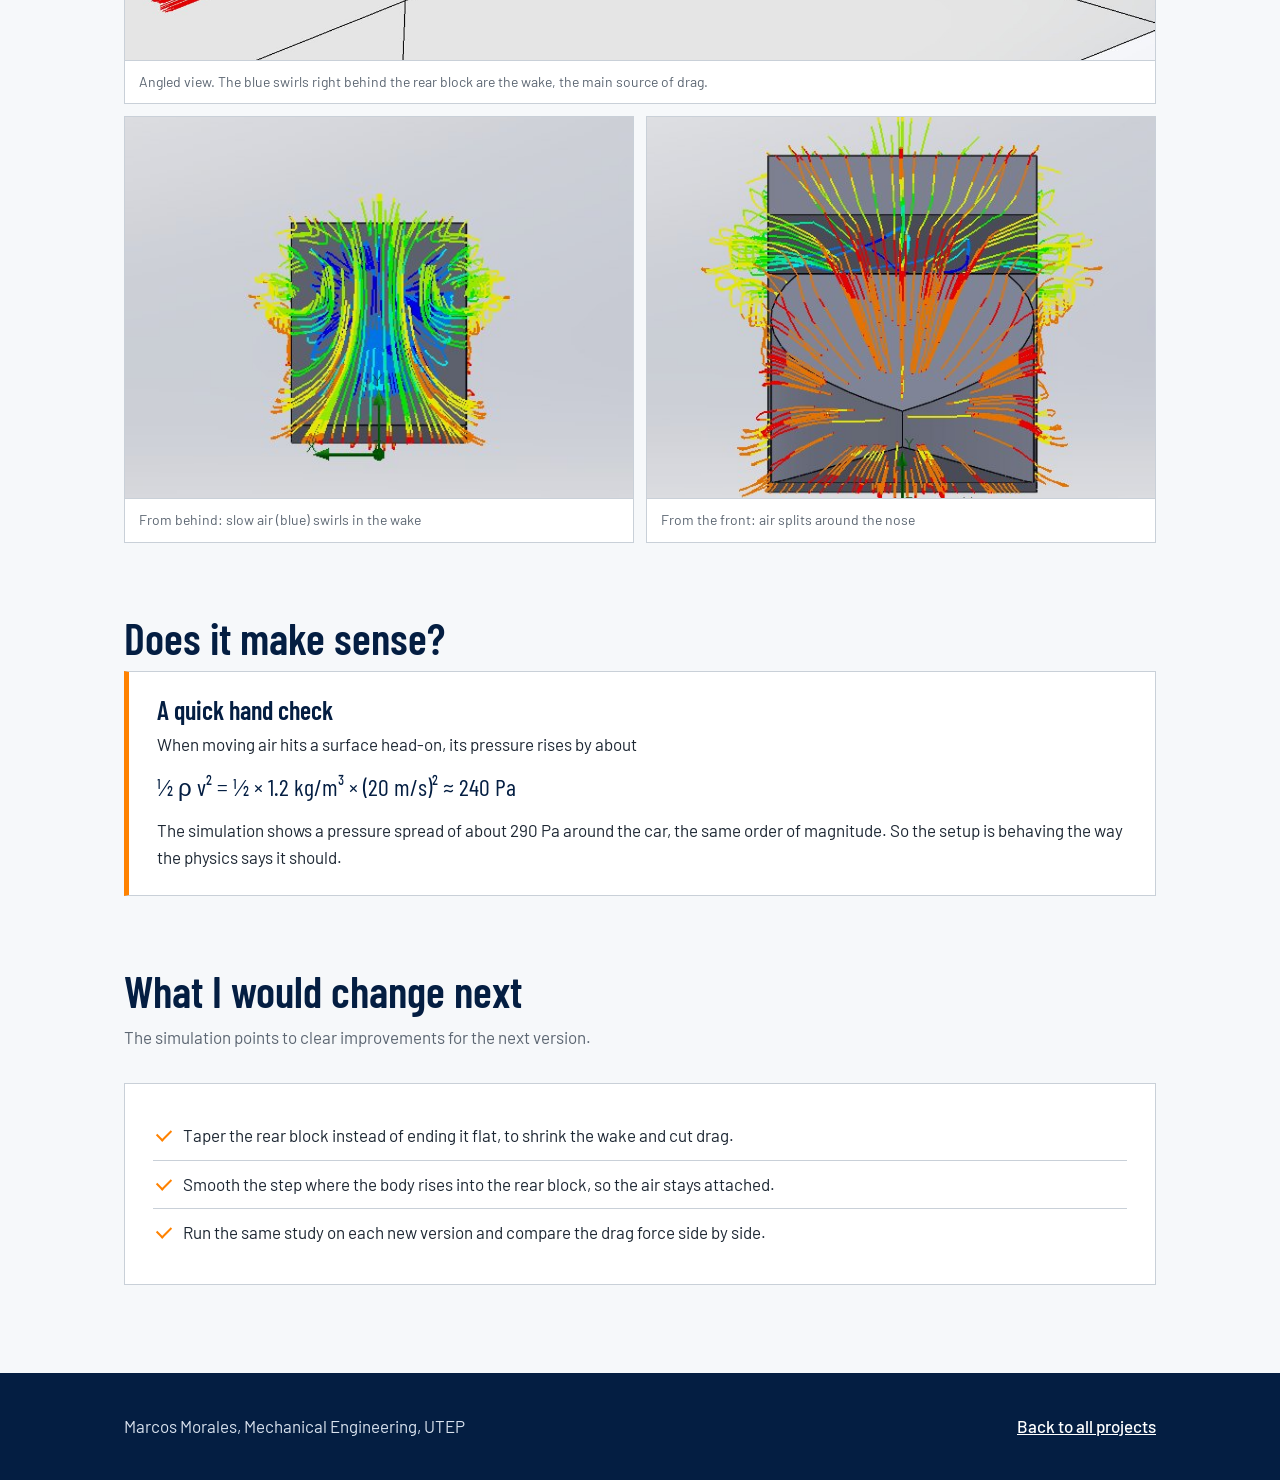
==== commit e86e3964: "Add design process, manufacturing and 1st place race result to dragster Co-Authored-By: Claude Opus " ====
--- a/projects/dragster.html
+++ b/projects/dragster.html
@@ -77,11 +77,24 @@
   .drag-result span { font-size: 15px; }
   .drag-result b { display: block; font-family: "Barlow Condensed", sans-serif; font-weight: 600; font-size: 80px; line-height: 1; color: var(--white); margin: 6px 0 10px; }
   .drag-result p { margin: 0; font-size: 16px; }
+  .hero-cap { display: block; background: var(--navy); color: #9FB2C9; font-size: 14px; padding: 8px 0 12px; }
+  .win-grid { display: grid; grid-template-columns: 1.6fr 1fr; gap: 40px; align-items: center; }
+  .race-stats { display: grid; grid-template-columns: repeat(3, 1fr); border: 1px solid var(--line); background: var(--white); }
+  .race-stats div { padding: 22px; border-right: 1px solid var(--line); }
+  .race-stats div:last-child { border-right: 0; }
+  .race-stats b { display: block; white-space: nowrap; font-family: "Barlow Condensed", sans-serif; font-weight: 600; font-size: clamp(34px, 3.6vw, 48px); line-height: 1; color: var(--navy); margin-bottom: 6px; }
+  .race-stats div:first-child b { color: var(--orange); }
+  .race-stats span { color: var(--pencil); font-size: 15px; }
+  .trophy img { width: 100%; aspect-ratio: 3 / 4; object-fit: cover; }
+  .concepts { display: grid; grid-template-columns: repeat(4, 1fr); gap: 12px; }
+  .concepts img { width: 100%; aspect-ratio: 4 / 3; object-fit: cover; background: #fff; }
+  .build-row { display: grid; grid-template-columns: repeat(3, 1fr); gap: 12px; margin-top: 12px; }
+  .build-row img { width: 100%; aspect-ratio: 4 / 5; object-fit: cover; }
   figure { margin: 0; }
   .fig { background: #E6E7EA; border: 1px solid var(--line); }
   .fig figcaption { background: var(--white); padding: 10px 14px; font-size: 14px; color: var(--pencil); border-top: 1px solid var(--line); }
   .views { display: grid; grid-template-columns: 1fr 1fr; gap: 12px; margin-top: 12px; }
-  .views img { width: 100%; aspect-ratio: 4 / 3; object-fit: contain; background: #D9DBDF; }
+  .views img { width: 100%; aspect-ratio: 4 / 3; object-fit: cover; background: #D9DBDF; }
 
   .callout { background: var(--white); border: 1px solid var(--line); border-left: 5px solid var(--orange); padding: 24px 28px; }
   .callout h3 { font-size: 26px; margin: 0 0 8px; }
@@ -109,6 +122,13 @@
     .finding { border-right: 0; border-bottom: 1px solid var(--line); }
     .finding:last-child { border-bottom: 0; }
     .views { grid-template-columns: 1fr; }
+    .win-grid { grid-template-columns: 1fr; gap: 24px; }
+    .race-stats { grid-template-columns: 1fr; }
+    .race-stats div { border-right: 0; border-bottom: 1px solid var(--line); }
+    .race-stats div:last-child { border-bottom: 0; }
+    .concepts { grid-template-columns: 1fr 1fr; }
+    .build-row { grid-template-columns: 1fr 1fr; }
+
     h2 { font-size: 36px; }
   }
 </style>
@@ -127,12 +147,13 @@
     <div class="hero-top">
       <div>
         <h1>Wooden Dragster</h1>
-        <p class="sub">Designed in SolidWorks, tested in a virtual wind tunnel</p>
-        <p>I modeled a wooden dragster, then used SOLIDWORKS Flow Simulation to see how air moves around it and where it creates drag.</p>
+        <p class="sub">1st place out of 28 cars, 0.972 seconds</p>
+        <p>A CO<sub>2</sub>-powered dragster my team took from four concepts to a carved wooden car that won the class race. I later ran an airflow study to see exactly where it makes drag.</p>
       </div>
       <ul class="facts" aria-label="Project facts">
         <li>MECH 1305 Graphic &amp; Design Fundamentals</li>
-        <li>03/2026 to 04/2026</li>
+        <li>Team 9, four students</li>
+        <li>Spring 2026</li>
         <li>SolidWorks</li>
         <li>Flow Simulation</li>
         <li>Physical prototype</li>
@@ -141,20 +162,86 @@
     </div>
     <figure class="hero-sim">
       <img src="../images/dragster/side.jpg" alt="Side view of the airflow simulation: air lines colored by speed wrap around the dragster and swirl behind the flat rear">
+      <figcaption class="hero-cap">Airflow around the final design at 20 m/s</figcaption>
     </figure>
   </div>
 </header>
 
 <main class="wrap">
-  <div class="scale" aria-label="Color scale">
+
+
+
+
+
+  <section class="win" aria-labelledby="race">
+    <div class="win-grid">
+      <div>
+        <h2 id="race">The race</h2>
+        <p class="lead">Every team raced its car down the same CO<sub>2</sub> track and was ranked by time. Ours was the only car under one second.</p>
+        <div class="race-stats">
+          <div><b>1st</b><span>out of 28 cars</span></div>
+          <div><b>0.972 s</b><span>winning run</span></div>
+          <div><b>0.087 s</b><span>ahead of 2nd place</span></div>
+        </div>
+      </div>
+      <figure class="fig trophy"><img src="../images/dragster/trophy.jpg" alt="The finished dragster next to a gold trophy reading 1st place, dragster race, Spring 2026" loading="lazy"><figcaption>1st place trophy, Spring 2026</figcaption></figure>
+    </div>
+  </section>
+
+  <section aria-labelledby="concepts">
+    <h2 id="concepts">Step 1: Four concepts</h2>
+    <p class="lead">Each team member modeled their own design in SolidWorks. We compared them on drag, weight, stability, and how easy they would be to cut from wood.</p>
+    <div class="concepts">
+      <figure class="fig"><img src="../images/dragster/concept-1.jpg" alt="Concept with a thin flat base and a rounded block on top" loading="lazy"><figcaption>Thin base with a raised pod</figcaption></figure>
+      <figure class="fig"><img src="../images/dragster/concept-2.jpg" alt="Concept with a long curved body that tapers at both ends" loading="lazy"><figcaption>Curved body, tapered ends</figcaption></figure>
+      <figure class="fig"><img src="../images/dragster/concept-3.jpg" alt="Concept with a wedge nose and a wave-shaped top" loading="lazy"><figcaption>Wedge nose, wave top</figcaption></figure>
+      <figure class="fig"><img src="../images/dragster/concept-4.jpg" alt="Concept shaped like a smooth rounded capsule" loading="lazy"><figcaption>Smooth capsule</figcaption></figure>
+    </div>
+  </section>
+
+  <section aria-labelledby="final">
+    <h2 id="final">Step 2: The final design</h2>
+    <p class="lead">We picked a shape that cut drag while staying strong and fitting the CO<sub>2</sub> cartridge rules: a tapered nose, smooth splines along the body, and a solid rear block to hold the cartridge.</p>
+    <div class="views">
+      <figure class="fig"><img src="../images/dragster/final-cad.jpg" alt="Final dragster design in SolidWorks, angled view" loading="lazy"><figcaption>Final CAD model</figcaption></figure>
+      <figure class="fig"><img src="../images/dragster/final-profile.jpg" alt="Final dragster design seen from the side" loading="lazy"><figcaption>Side profile</figcaption></figure>
+    </div>
+  </section>
+
+  <section aria-labelledby="build">
+    <h2 id="build">Step 3: Cutting it from wood</h2>
+    <p class="lead">We traced the profile onto a wood block, cut it on the band saw, then sanded and shaped it by hand until it matched the CAD model.</p>
+    <div class="views">
+      <figure class="fig"><img src="../images/dragster/cut-1.jpg" alt="Wood block with the dragster outline traced on it, on the band saw" loading="lazy"><figcaption>Profile traced on the block</figcaption></figure>
+      <figure class="fig"><img src="../images/dragster/cut-2.jpg" alt="Wood block after the first band saw cut" loading="lazy"><figcaption>First cuts on the band saw</figcaption></figure>
+    </div>
+    <div class="build-row">
+      <figure class="fig"><img src="../images/dragster/shape-1.jpg" alt="Carved wooden body held in hand, angled view" loading="lazy"><figcaption>Shaped body</figcaption></figure>
+      <figure class="fig"><img src="../images/dragster/shape-2.jpg" alt="Carved wooden body held in hand, side view" loading="lazy"><figcaption>Side profile in wood</figcaption></figure>
+      <figure class="fig"><img src="../images/dragster/shape-3.jpg" alt="Carved wooden body held in hand, top view" loading="lazy"><figcaption>Top view</figcaption></figure>
+    </div>
+  </section>
+
+  <section aria-labelledby="real">
+    <h2 id="real">Step 4: The finished car</h2>
+    <p class="lead">Painted and fitted with wheels and axles. The finished car keeps every feature of the CAD model: the pointed nose, the slim body, and the raised rear block that holds the CO<sub>2</sub> cartridge.</p>
+    <figure class="fig">
+      <img src="../images/dragster/real-side.jpg" alt="Side view of the finished black wooden dragster with yellow dots and the CO2 cartridge at the rear" loading="lazy">
+      <figcaption>Side view. The shape matches the CAD model.</figcaption>
+    </figure>
+    <div class="views">
+      <figure class="fig"><img src="../images/dragster/real-front.jpg" alt="Front view of the wooden dragster showing the pointed nose" loading="lazy" style="object-fit:cover"><figcaption>Front: the pointed nose splits the air</figcaption></figure>
+      <figure class="fig"><img src="../images/dragster/real-rear.jpg" alt="Rear view of the wooden dragster showing the CO2 cartridge in the rear block" loading="lazy" style="object-fit:cover"><figcaption>Rear: the flat back where the wake forms, with the CO<sub>2</sub> cartridge</figcaption></figure>
+    </div>
+  </section>
+  <section aria-labelledby="setup">
+    <h2 id="setup">Step 5: Airflow study</h2>
+    <p class="lead">After the race I ran an external flow study in SOLIDWORKS Flow Simulation to see why the shape worked and where it could improve. The car sits inside a virtual wind tunnel. The air comes straight at the nose, like the car is racing forward.</p>
+    <div class="scale" aria-label="Color scale">
     <span>0 m/s</span><span class="bar" aria-hidden="true"></span><span>22.2 m/s</span>
     <span>Air speed. Red is fast, blue is slow.</span>
   </div>
-
-  <section aria-labelledby="setup">
-    <h2 id="setup">The simulation setup</h2>
-    <p class="lead">An external flow study puts the car inside a virtual wind tunnel. The air comes straight at the nose, like the car is racing forward.</p>
-    <div class="two">
+    <div class="two" style="margin-top:24px">
       <table class="spec">
         <caption>Flow Simulation settings</caption>
         <tbody>
@@ -180,7 +267,6 @@
       </div>
     </div>
   </section>
-
   <section aria-labelledby="results">
     <h2 id="results">What the air does</h2>
     <p class="lead">The flow lines tell the story in three parts.</p>
@@ -198,7 +284,6 @@
       <figure class="fig"><img src="../images/dragster/front.jpg" alt="View from the front showing air splitting around the nose" loading="lazy"><figcaption>From the front: air splits around the nose</figcaption></figure>
     </div>
   </section>
-
   <section aria-labelledby="check">
     <h2 id="check">Does it make sense?</h2>
     <div class="callout">
@@ -208,20 +293,6 @@
       <p>The simulation shows a pressure spread of about 290 Pa around the car, the same order of magnitude. So the setup is behaving the way the physics says it should.</p>
     </div>
   </section>
-
-  <section aria-labelledby="real">
-    <h2 id="real">The real car</h2>
-    <p class="lead">I built the dragster in wood from the same design I simulated: the pointed nose, the slim body, and the raised rear block that holds the CO<sub>2</sub> cartridge.</p>
-    <figure class="fig">
-      <img src="../images/dragster/real-side.jpg" alt="Side view of the finished black wooden dragster with yellow dots and the CO2 cartridge at the rear" loading="lazy">
-      <figcaption>Side view. The shape matches the CAD model and the simulation.</figcaption>
-    </figure>
-    <div class="views">
-      <figure class="fig"><img src="../images/dragster/real-front.jpg" alt="Front view of the wooden dragster showing the pointed nose" loading="lazy" style="object-fit:cover"><figcaption>Front: the pointed nose splits the air</figcaption></figure>
-      <figure class="fig"><img src="../images/dragster/real-rear.jpg" alt="Rear view of the wooden dragster showing the CO2 cartridge in the rear block" loading="lazy" style="object-fit:cover"><figcaption>Rear: the flat back where the wake forms, with the CO<sub>2</sub> cartridge</figcaption></figure>
-    </div>
-  </section>
-
   <section aria-labelledby="next">
     <h2 id="next">What I would change next</h2>
     <p class="lead">The simulation points to clear improvements for the next version.</p>
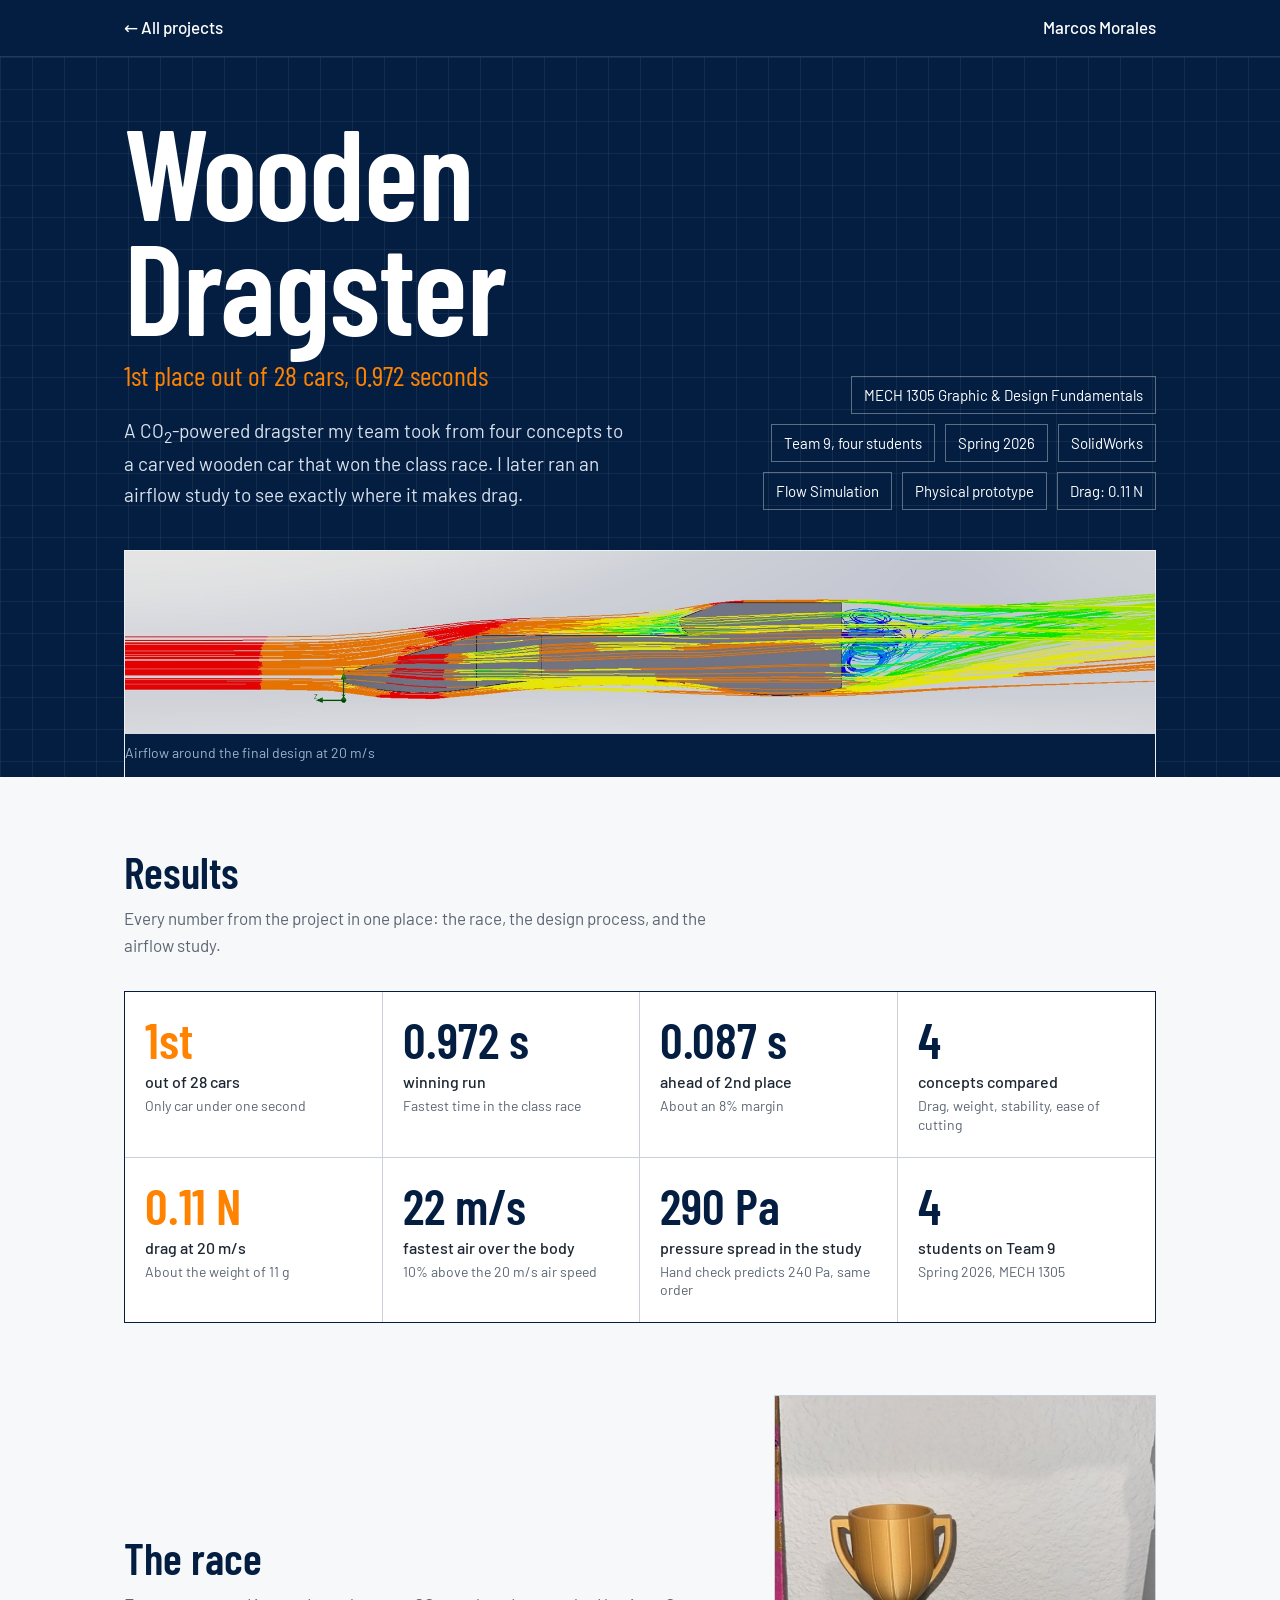
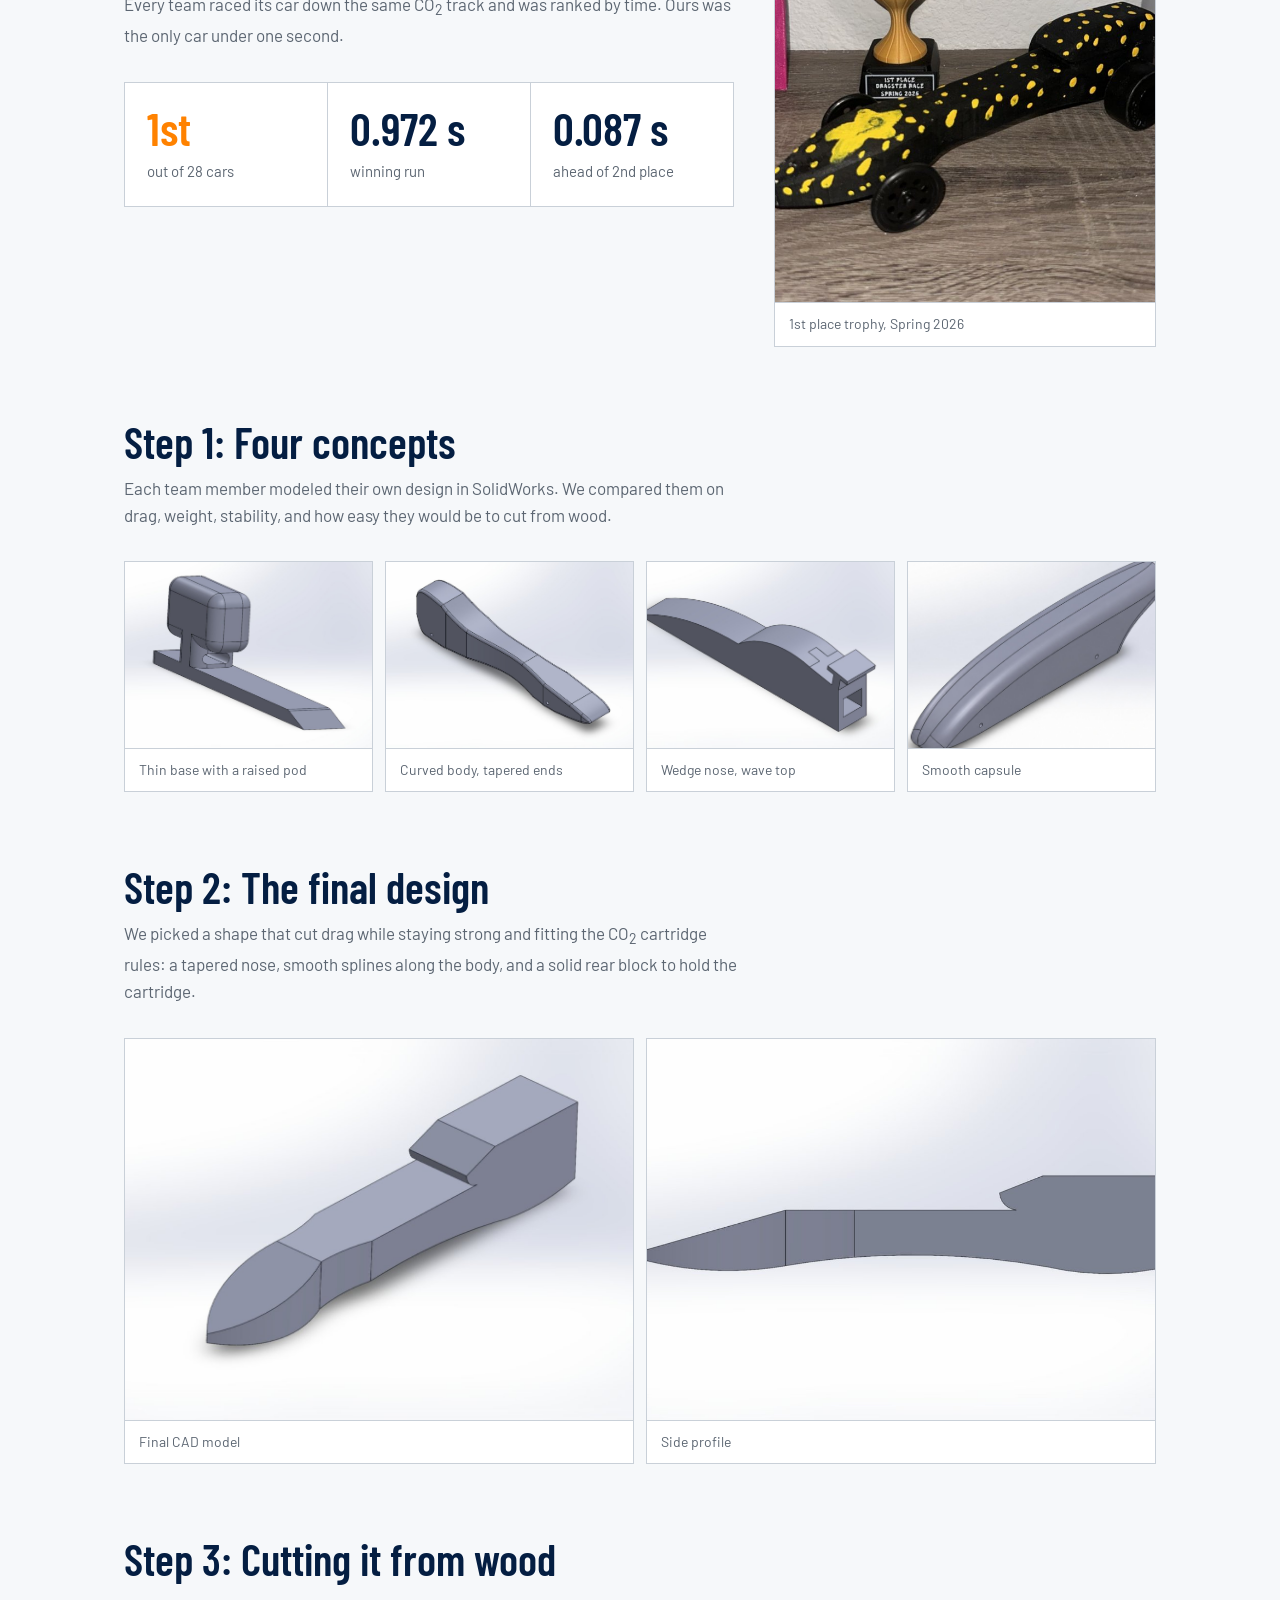
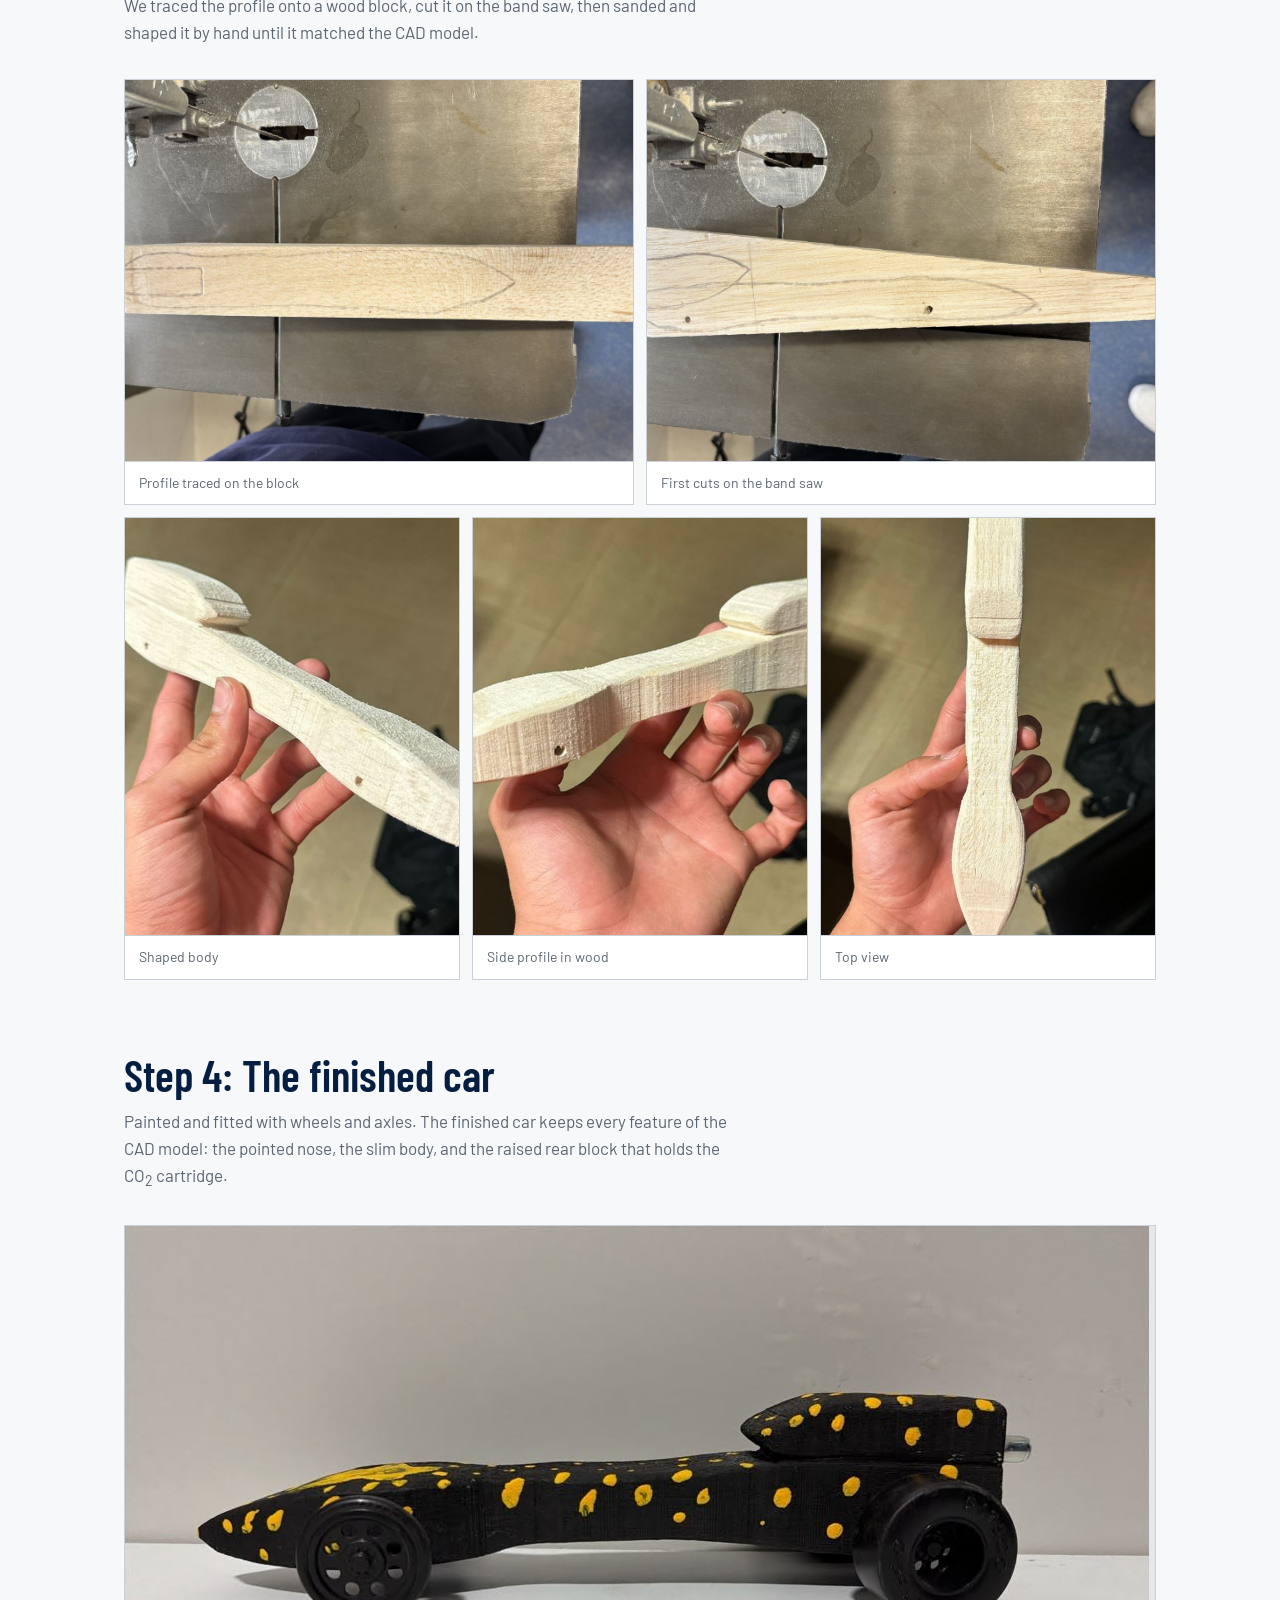
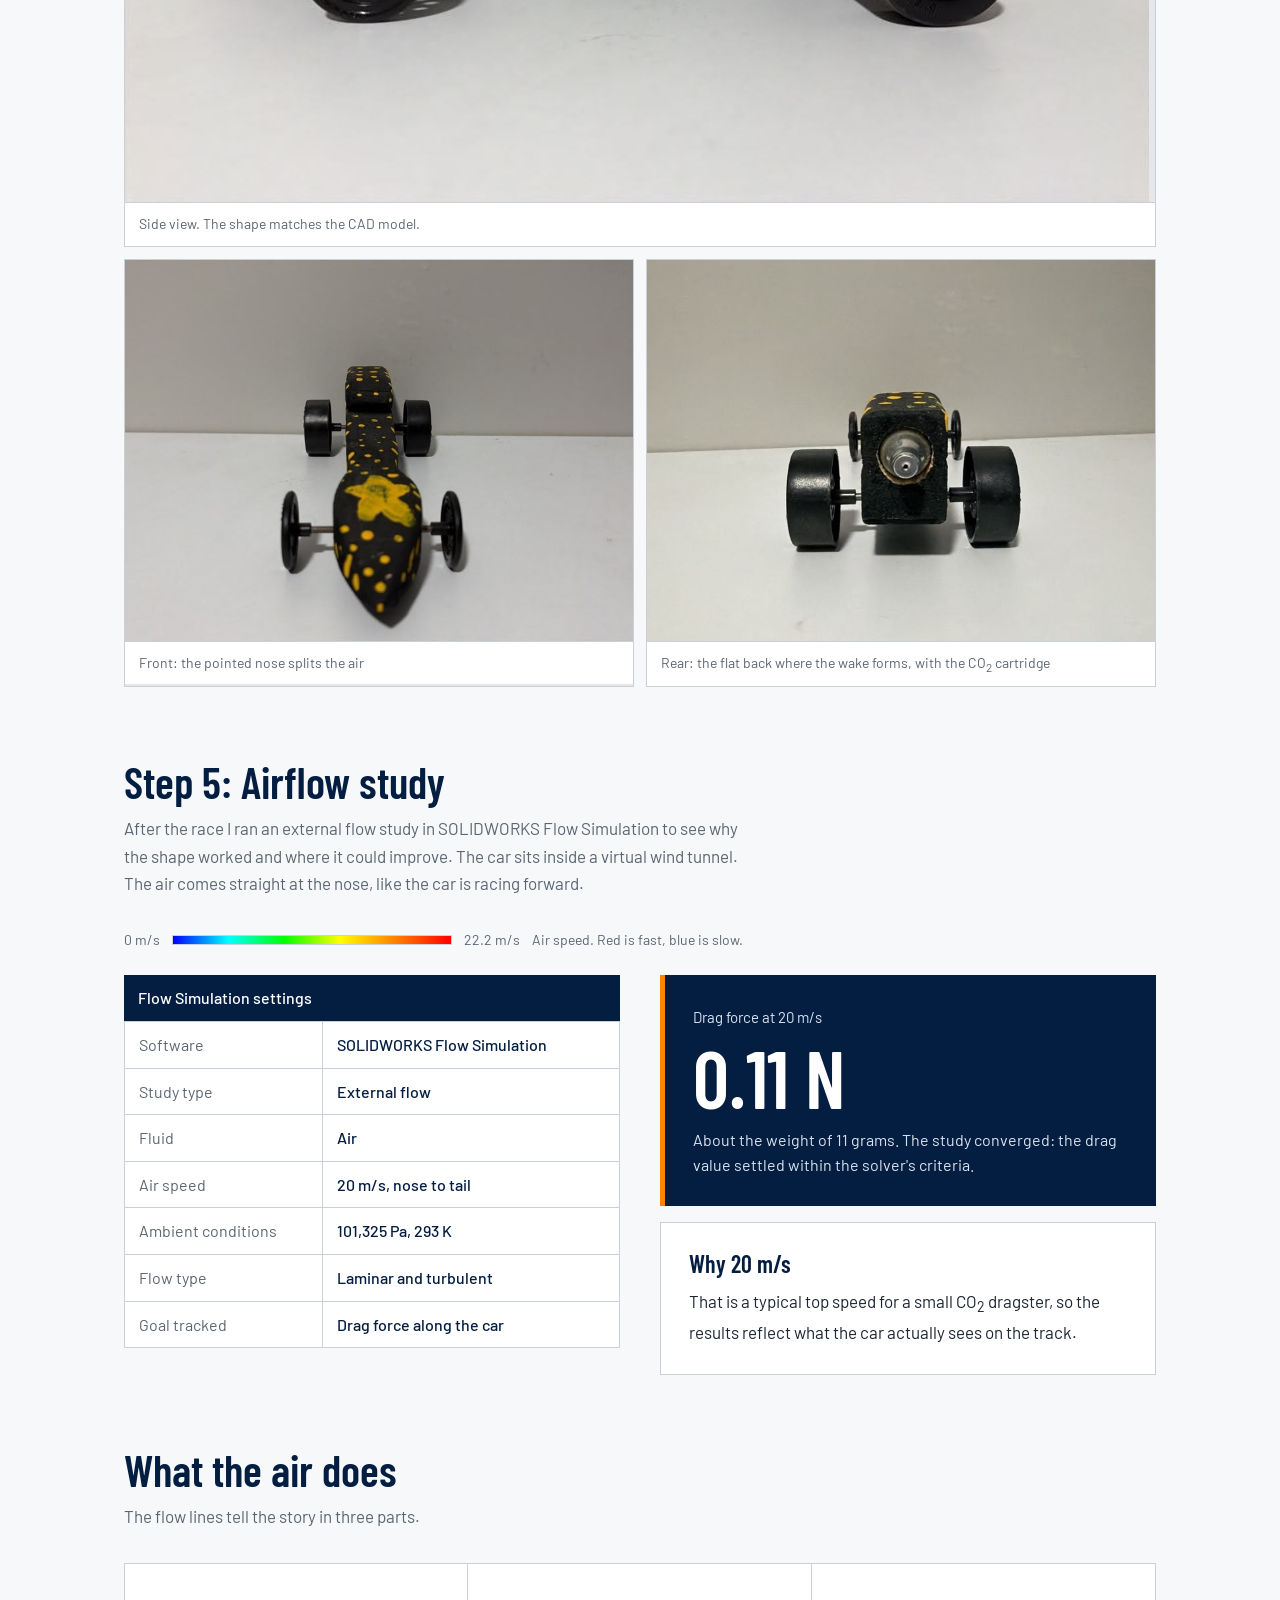
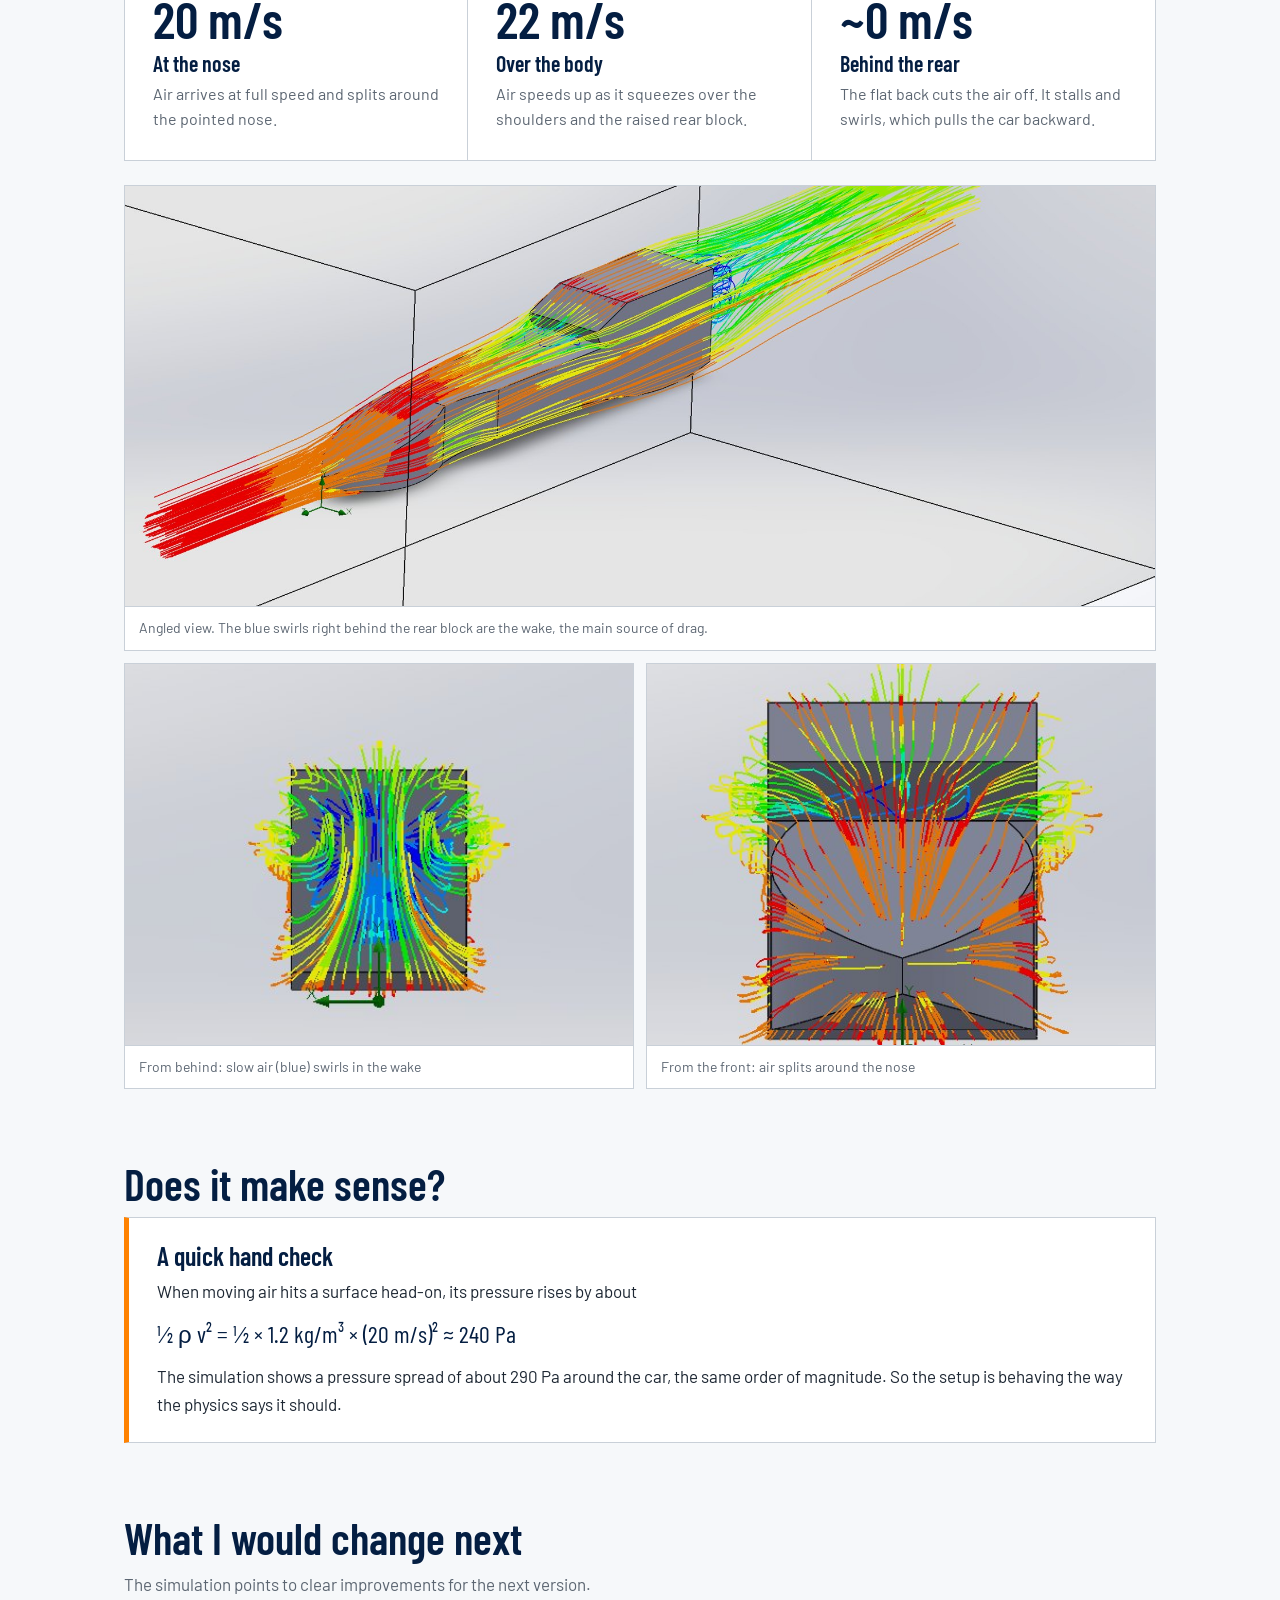
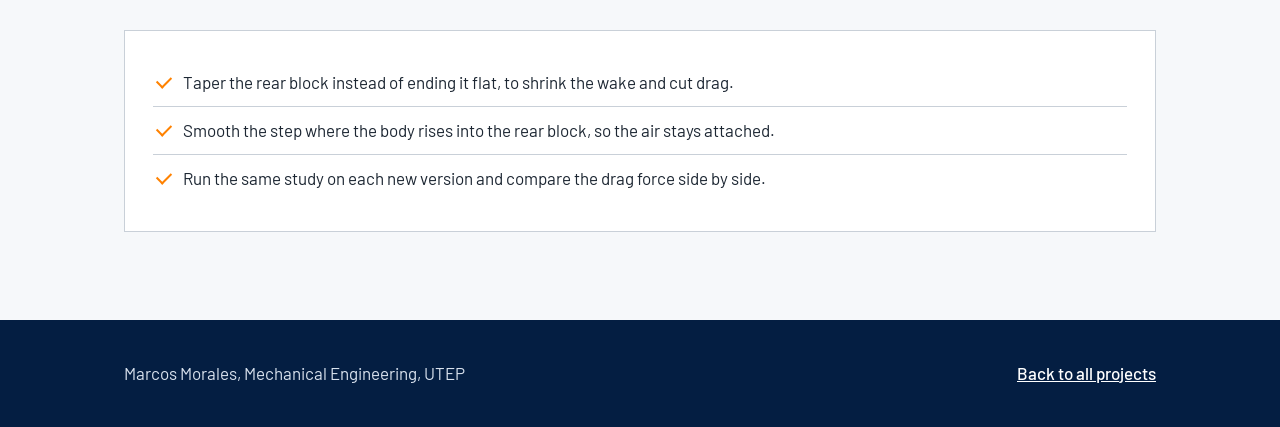
==== commit d23c1ee2: "Add drone project page with airflow study, remove Orion, add Results sections Co-Authored-By: Claude" ====
--- a/projects/dragster.html
+++ b/projects/dragster.html
@@ -131,6 +131,22 @@
 
     h2 { font-size: 36px; }
   }
+
+  .results-grid { display: grid; grid-template-columns: repeat(4, 1fr); border: 1.5px solid var(--navy); background: var(--white); }
+  .result { padding: 22px 20px; border-right: 1px solid var(--line); border-bottom: 1px solid var(--line); }
+  .result:nth-child(4n) { border-right: 0; }
+  .result:nth-last-child(-n+4) { border-bottom: 0; }
+  .result b { display: block; font-family: "Barlow Condensed", sans-serif; font-weight: 600; font-size: clamp(36px, 4vw, 50px); line-height: 1; color: var(--navy); margin-bottom: 8px; white-space: nowrap; }
+  .result.key b { color: var(--orange); }
+  .result span { display: block; color: var(--ink); font-weight: 500; font-size: 16px; line-height: 1.3; }
+  .result small { display: block; color: var(--pencil); font-size: 14px; margin-top: 4px; line-height: 1.35; }
+  @media (max-width: 860px) {
+    .results-grid { grid-template-columns: 1fr 1fr; }
+    .result:nth-child(4n) { border-right: 1px solid var(--line); }
+    .result:nth-child(2n) { border-right: 0; }
+    .result:nth-last-child(-n+4) { border-bottom: 1px solid var(--line); }
+    .result:nth-last-child(-n+2) { border-bottom: 0; }
+  }
 </style>
 </head>
 <body>
@@ -172,6 +188,21 @@
 
 
 
+
+  <section aria-labelledby="results-all">
+    <h2 id="results-all">Results</h2>
+    <p class="lead">Every number from the project in one place: the race, the design process, and the airflow study.</p>
+    <div class="results-grid">
+      <div class="result key"><b>1st</b><span>out of 28 cars</span><small>Only car under one second</small></div>
+      <div class="result"><b>0.972 s</b><span>winning run</span><small>Fastest time in the class race</small></div>
+      <div class="result"><b>0.087 s</b><span>ahead of 2nd place</span><small>About an 8% margin</small></div>
+      <div class="result"><b>4</b><span>concepts compared</span><small>Drag, weight, stability, ease of cutting</small></div>
+      <div class="result key"><b>0.11 N</b><span>drag at 20 m/s</span><small>About the weight of 11 g</small></div>
+      <div class="result"><b>22 m/s</b><span>fastest air over the body</span><small>10% above the 20 m/s air speed</small></div>
+      <div class="result"><b>290 Pa</b><span>pressure spread in the study</span><small>Hand check predicts 240 Pa, same order</small></div>
+      <div class="result"><b>4</b><span>students on Team 9</span><small>Spring 2026, MECH 1305</small></div>
+    </div>
+  </section>
 
   <section class="win" aria-labelledby="race">
     <div class="win-grid">
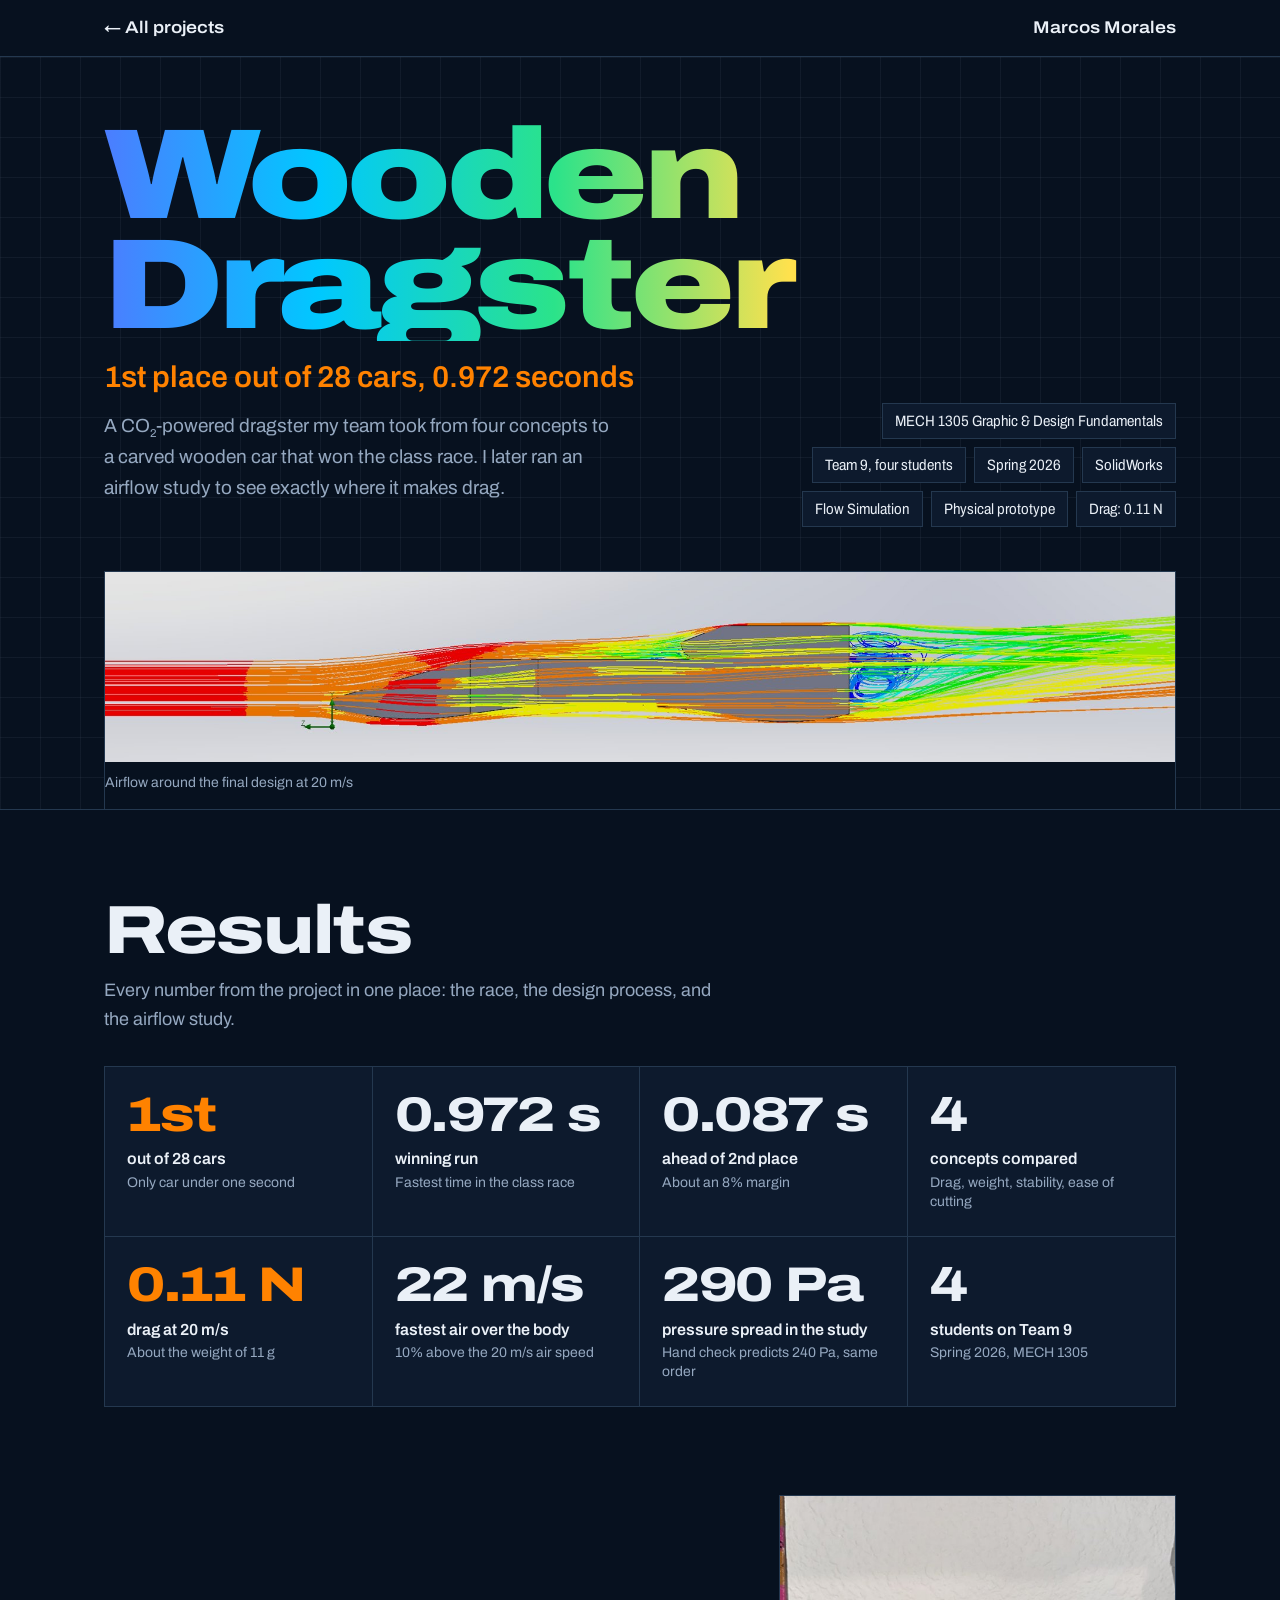
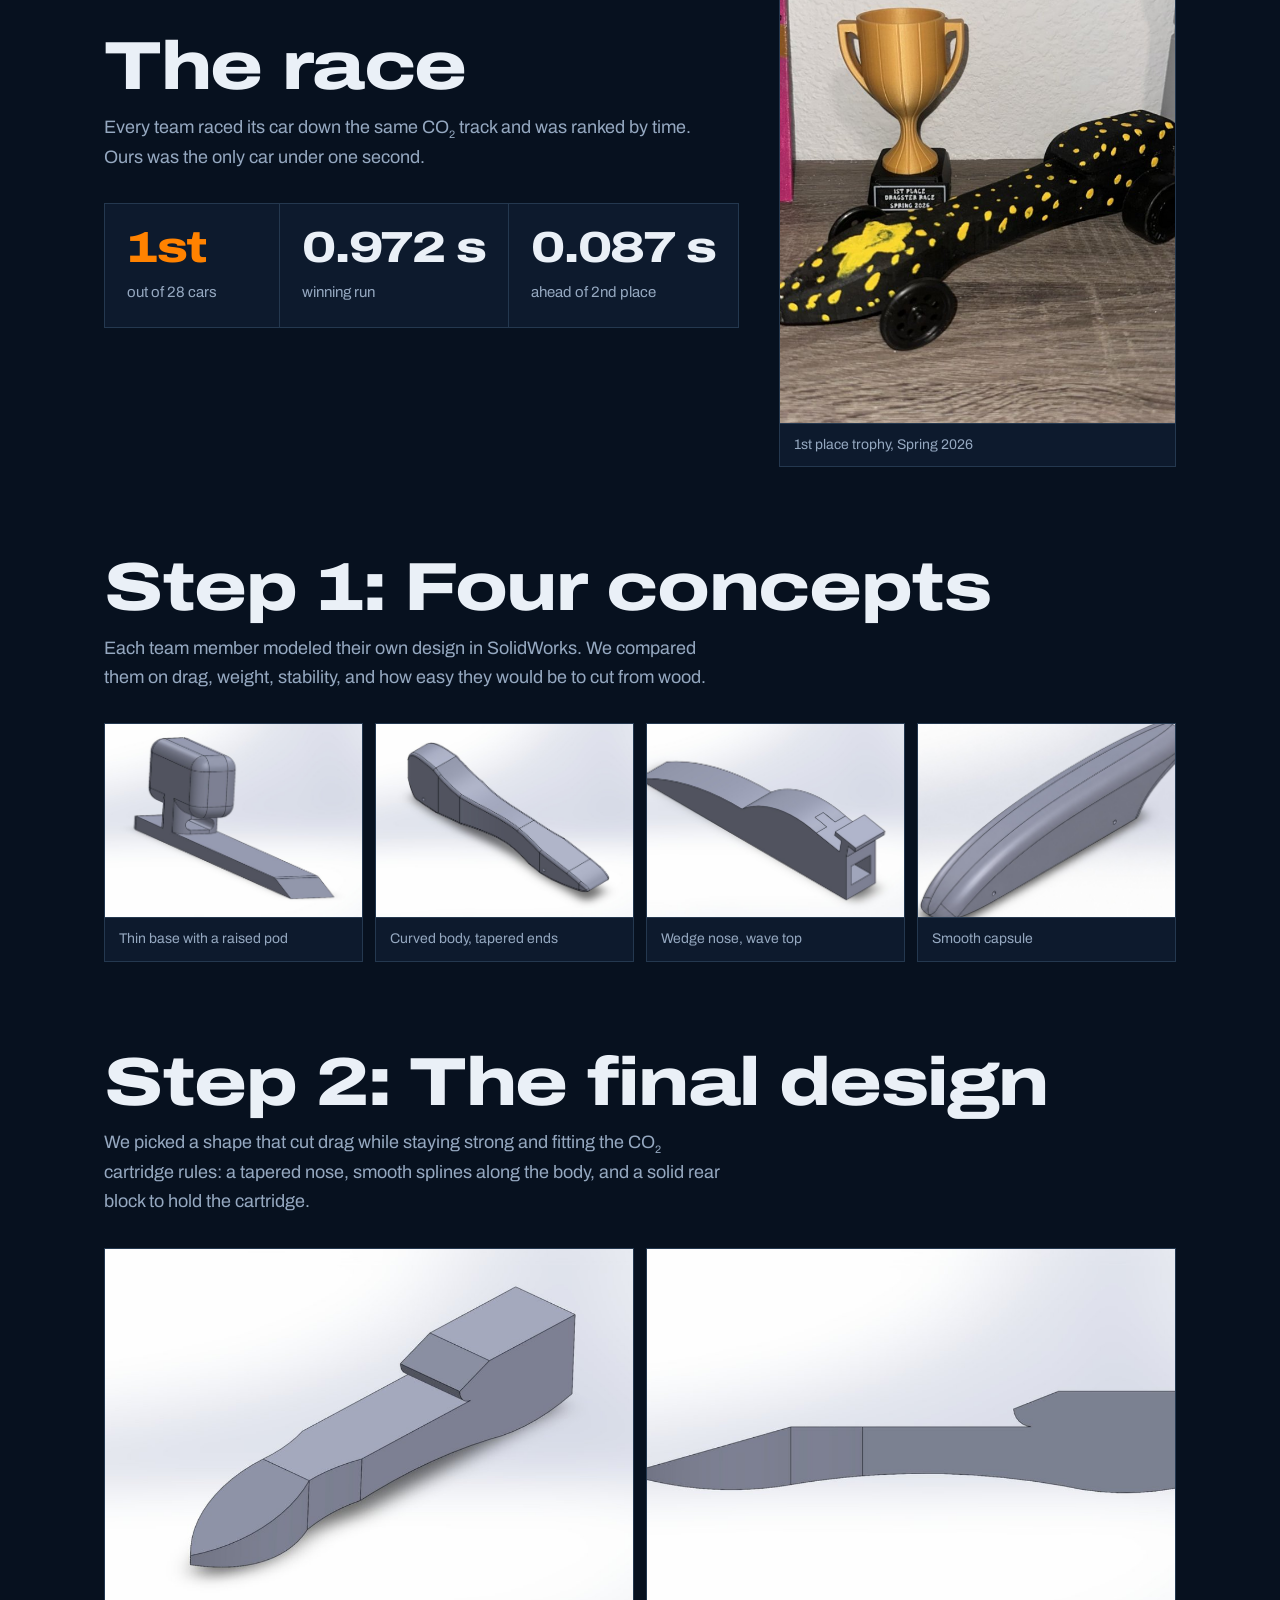
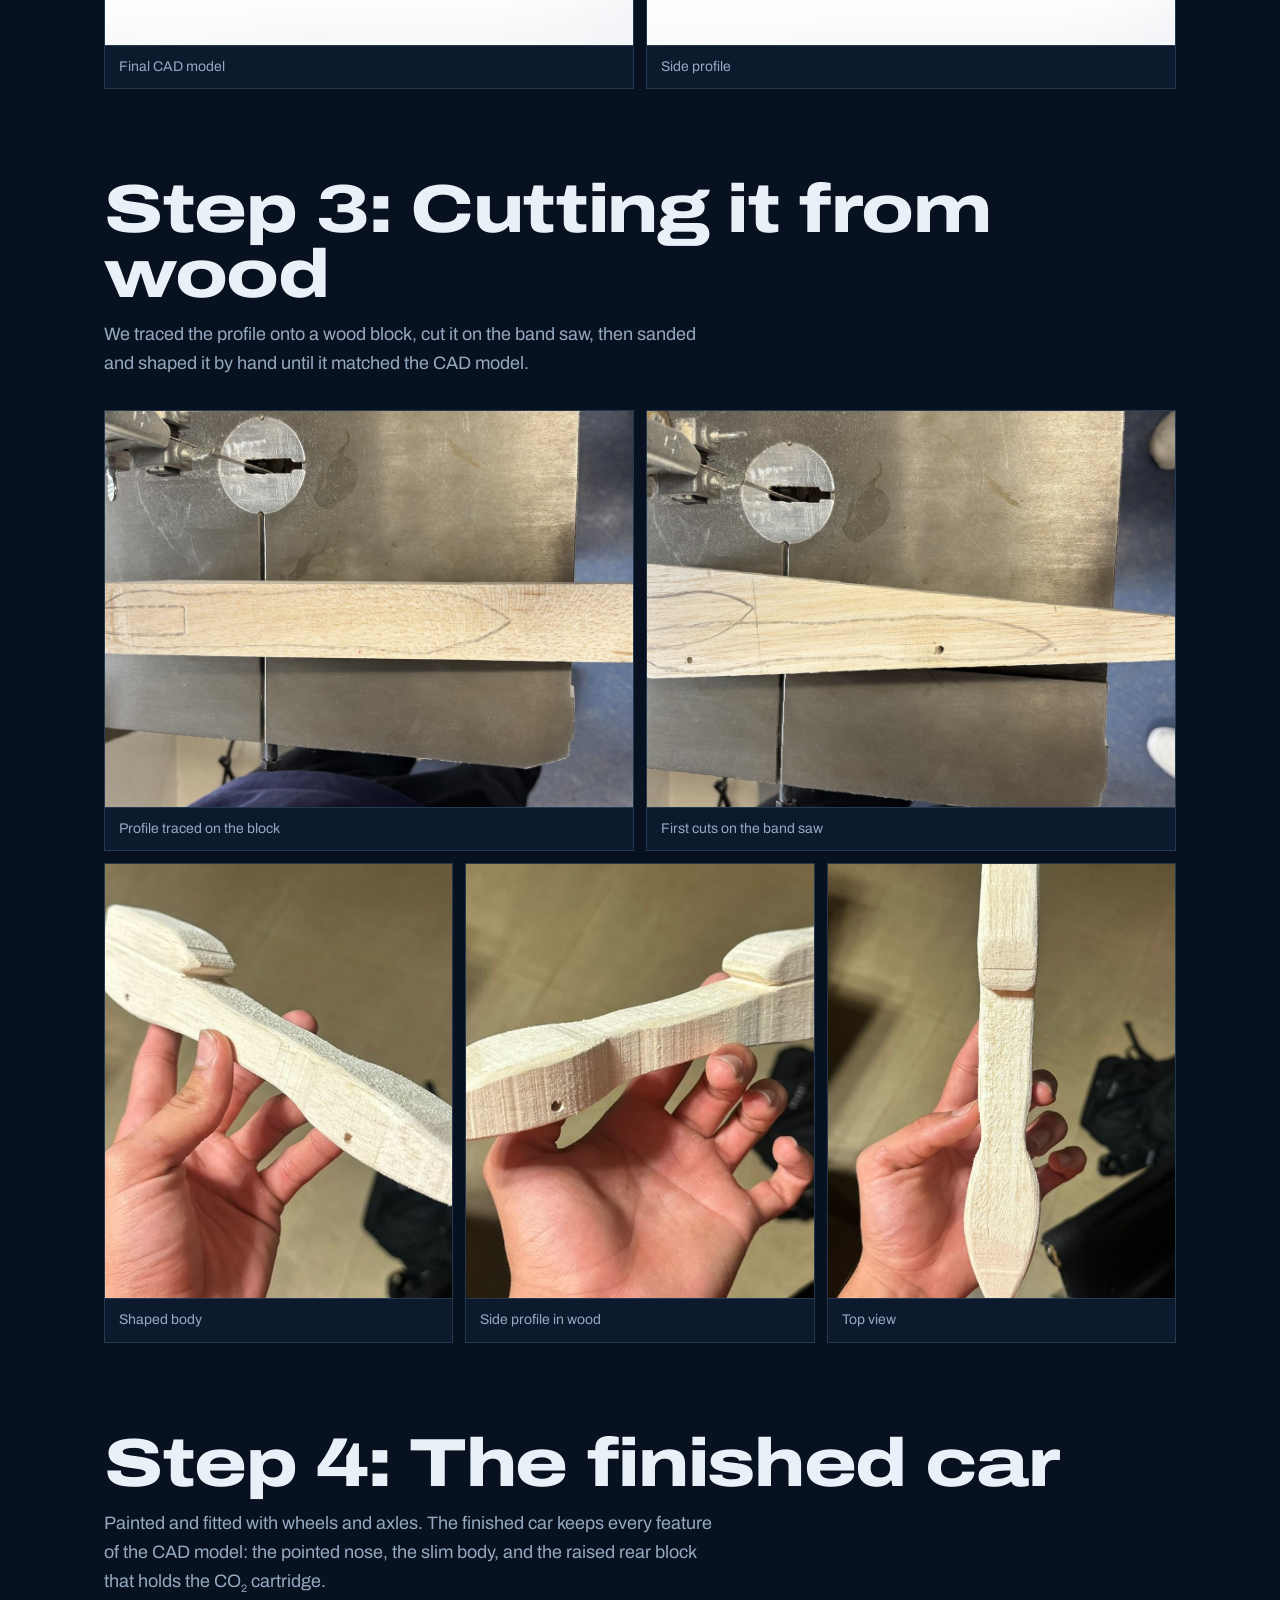
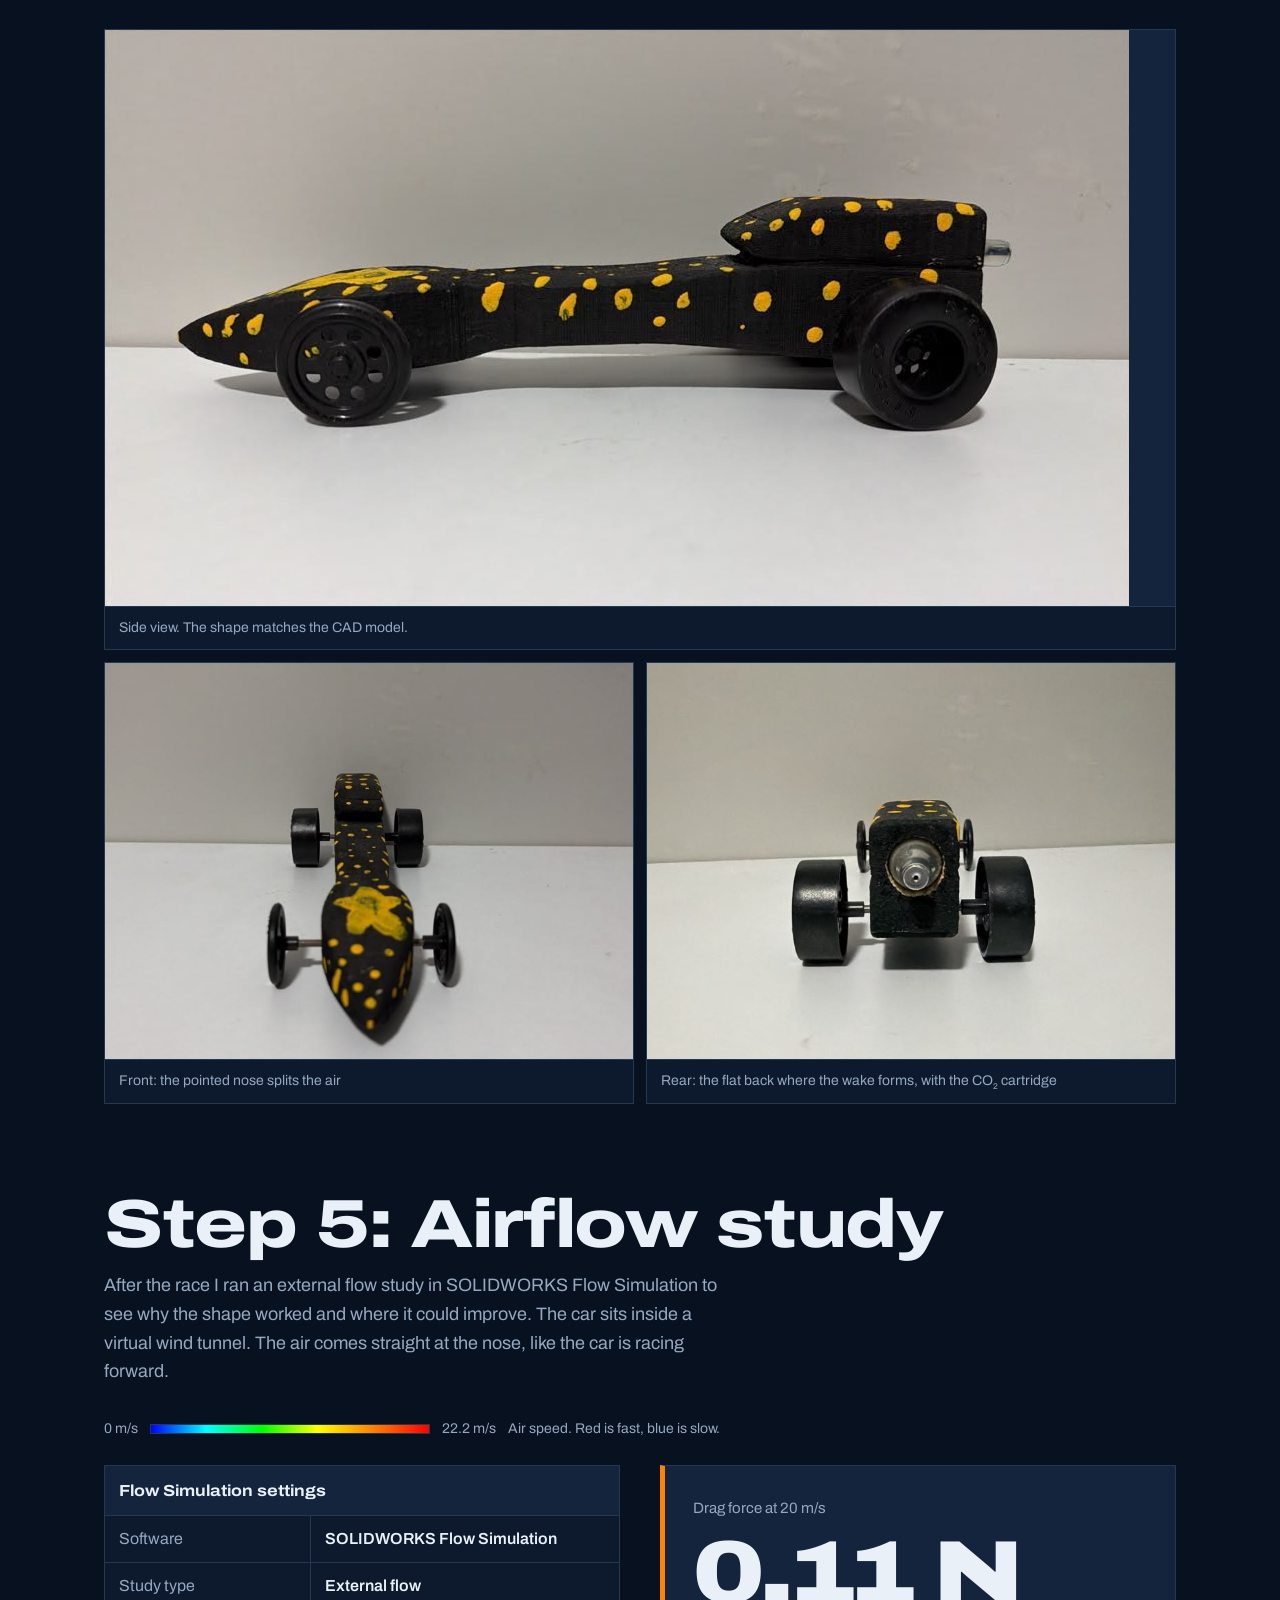
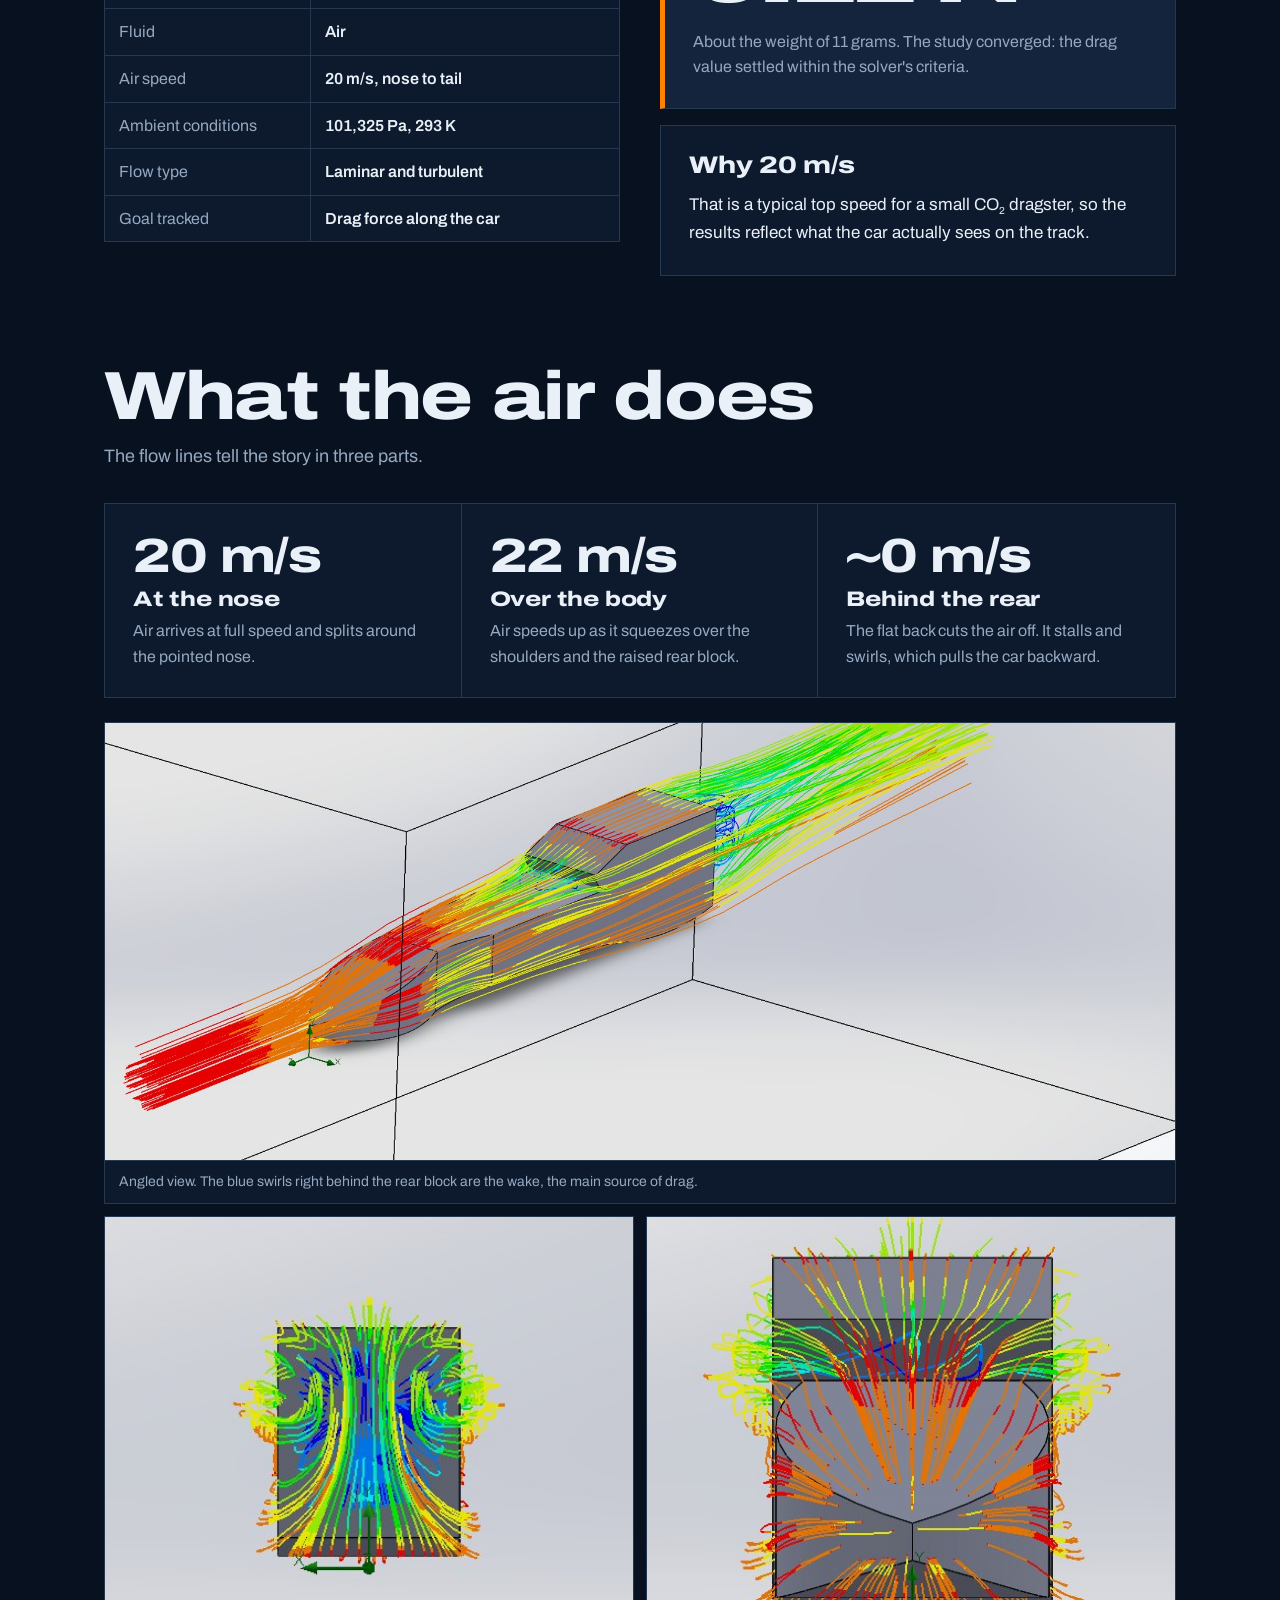
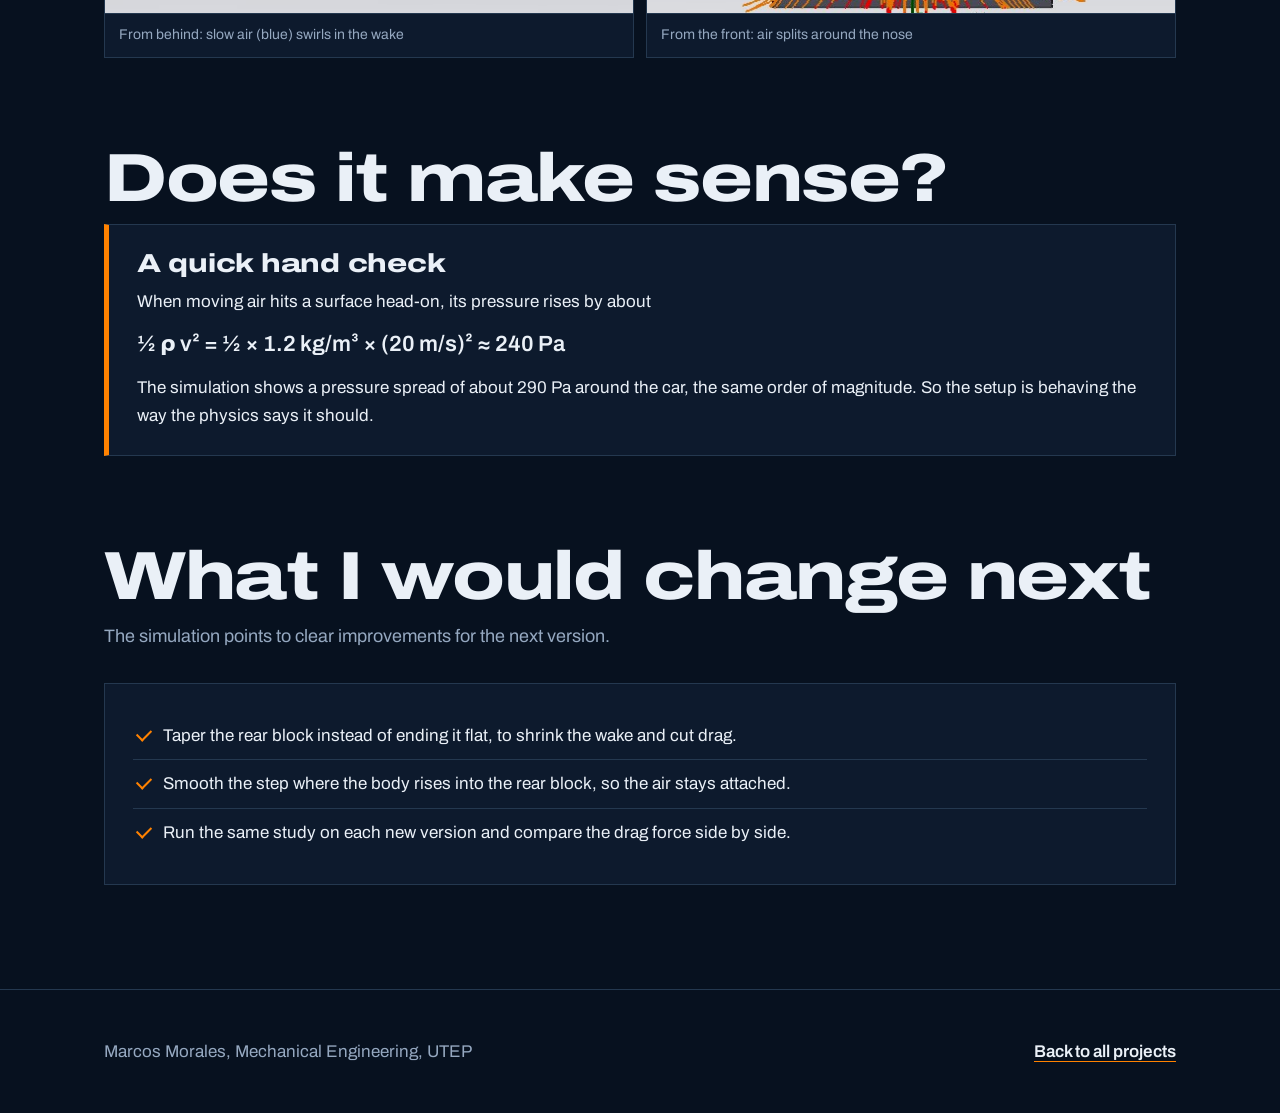
==== commit 235af88b: "Redesign: dark theme, Archivo variable type, flowing velocity gradient titles Moves all page styles " ====
--- a/projects/dragster.html
+++ b/projects/dragster.html
@@ -3,153 +3,15 @@
 <head>
 <meta charset="utf-8">
 <meta name="viewport" content="width=device-width, initial-scale=1">
+<meta name="theme-color" content="#07111F">
 <title>Wooden Dragster | Marcos Morales</title>
 <meta name="description" content="Wooden dragster designed in SolidWorks, with an airflow study in SOLIDWORKS Flow Simulation.">
 <link rel="preconnect" href="https://fonts.googleapis.com">
 <link rel="preconnect" href="https://fonts.gstatic.com" crossorigin>
-<link href="https://fonts.googleapis.com/css2?family=Barlow+Condensed:wght@500;600&family=Barlow:wght@400;500&display=swap" rel="stylesheet">
-<style>
-  :root {
-    --navy: #041E42;
-    --orange: #FF8200;
-    --ink: #1D2733;
-    --pencil: #5C6672;
-    --line: #C9D0D8;
-    --paper: #F6F8FA;
-    --white: #FFFFFF;
-  }
-  * { box-sizing: border-box; }
-  html { scroll-behavior: smooth; }
-  body { margin: 0; background: var(--paper); color: var(--ink); font-family: "Barlow", system-ui, sans-serif; font-size: 17px; line-height: 1.6; }
-  a { color: var(--navy); }
-  a:focus-visible { outline: 3px solid var(--orange); outline-offset: 3px; }
-  img { max-width: 100%; display: block; }
-  .wrap { max-width: 1080px; margin: 0 auto; padding: 0 24px; }
-  h1, h2, h3 { font-family: "Barlow Condensed", sans-serif; font-weight: 600; color: var(--navy); line-height: 1.05; }
-
-  .topbar { background: var(--navy); border-bottom: 1px solid rgba(255,255,255,.12); }
-  .topbar .wrap { display: flex; justify-content: space-between; align-items: center; height: 56px; }
-  .topbar a { color: var(--white); text-decoration: none; font-weight: 500; }
-  .topbar a:hover { color: var(--orange); }
-  .topbar .back::before { content: "\2190\00a0"; }
-
-  .hero {
-    background: var(--navy);
-    color: var(--white);
-    background-image:
-      linear-gradient(rgba(255,255,255,.06) 1px, transparent 1px),
-      linear-gradient(90deg, rgba(255,255,255,.06) 1px, transparent 1px);
-    background-size: 32px 32px;
-    padding: 56px 0 0;
-  }
-  .hero h1 { color: var(--white); font-size: clamp(64px, 10vw, 128px); margin: 0; letter-spacing: -.01em; line-height: .9; }
-  .hero .sub { font-family: "Barlow Condensed", sans-serif; font-size: 28px; color: var(--orange); margin: 10px 0 18px; }
-  .hero-top { display: grid; grid-template-columns: 1.2fr 1fr; gap: 48px; align-items: end; }
-  .hero p { color: #D9E2EE; font-size: 19px; max-width: 46ch; margin: 0; }
-  .facts { display: flex; flex-wrap: wrap; gap: 10px; margin: 0; padding: 0; list-style: none; justify-content: flex-end; }
-  .facts li { border: 1px solid rgba(255,255,255,.35); padding: 6px 12px; font-size: 15px; }
-  .hero-sim { margin-top: 40px; border: 1px solid rgba(255,255,255,.35); border-bottom: 0; background: #E6E7EA; }
-  .hero-sim img { width: 100%; }
-
-  .scale { display: flex; align-items: center; gap: 12px; font-size: 14px; color: var(--pencil); margin: 14px 0 0; }
-  .scale .bar { flex: 0 1 280px; height: 10px; border: 1px solid var(--line); background: linear-gradient(90deg, #0000FF, #00FFFF, #00FF00, #FFFF00, #FF8000, #FF0000); }
-
-  section { padding: 72px 0 0; }
-  h2 { font-size: 44px; margin: 0 0 10px; }
-  .lead { color: var(--pencil); max-width: 62ch; margin: 0 0 32px; }
-
-  table.spec { width: 100%; border-collapse: collapse; background: var(--white); border: 1.5px solid var(--navy); font-size: 16px; }
-  .spec caption { text-align: left; background: var(--navy); color: var(--white); padding: 10px 14px; font-weight: 500; }
-  .spec th, .spec td { border: 1px solid var(--line); padding: 10px 14px; text-align: left; vertical-align: top; }
-  .spec th { width: 40%; color: var(--pencil); font-weight: 400; }
-  .spec td { font-weight: 500; color: var(--navy); }
-
-  .two { display: grid; grid-template-columns: 1fr 1fr; gap: 40px; align-items: start; }
-
-  .findings { display: grid; grid-template-columns: repeat(3, 1fr); border: 1px solid var(--line); background: var(--white); }
-  .finding { padding: 28px; border-right: 1px solid var(--line); }
-  .finding:last-child { border-right: 0; }
-  .finding b { display: block; font-family: "Barlow Condensed", sans-serif; font-weight: 600; font-size: 52px; line-height: 1; color: var(--navy); margin-bottom: 8px; }
-  .finding h3 { font-size: 22px; margin: 0 0 6px; }
-  .finding p { margin: 0; color: var(--pencil); font-size: 16px; }
-
-  .drag-result { background: var(--navy); color: #D9E2EE; padding: 28px; border-left: 5px solid var(--orange); }
-  .drag-result span { font-size: 15px; }
-  .drag-result b { display: block; font-family: "Barlow Condensed", sans-serif; font-weight: 600; font-size: 80px; line-height: 1; color: var(--white); margin: 6px 0 10px; }
-  .drag-result p { margin: 0; font-size: 16px; }
-  .hero-cap { display: block; background: var(--navy); color: #9FB2C9; font-size: 14px; padding: 8px 0 12px; }
-  .win-grid { display: grid; grid-template-columns: 1.6fr 1fr; gap: 40px; align-items: center; }
-  .race-stats { display: grid; grid-template-columns: repeat(3, 1fr); border: 1px solid var(--line); background: var(--white); }
-  .race-stats div { padding: 22px; border-right: 1px solid var(--line); }
-  .race-stats div:last-child { border-right: 0; }
-  .race-stats b { display: block; white-space: nowrap; font-family: "Barlow Condensed", sans-serif; font-weight: 600; font-size: clamp(34px, 3.6vw, 48px); line-height: 1; color: var(--navy); margin-bottom: 6px; }
-  .race-stats div:first-child b { color: var(--orange); }
-  .race-stats span { color: var(--pencil); font-size: 15px; }
-  .trophy img { width: 100%; aspect-ratio: 3 / 4; object-fit: cover; }
-  .concepts { display: grid; grid-template-columns: repeat(4, 1fr); gap: 12px; }
-  .concepts img { width: 100%; aspect-ratio: 4 / 3; object-fit: cover; background: #fff; }
-  .build-row { display: grid; grid-template-columns: repeat(3, 1fr); gap: 12px; margin-top: 12px; }
-  .build-row img { width: 100%; aspect-ratio: 4 / 5; object-fit: cover; }
-  figure { margin: 0; }
-  .fig { background: #E6E7EA; border: 1px solid var(--line); }
-  .fig figcaption { background: var(--white); padding: 10px 14px; font-size: 14px; color: var(--pencil); border-top: 1px solid var(--line); }
-  .views { display: grid; grid-template-columns: 1fr 1fr; gap: 12px; margin-top: 12px; }
-  .views img { width: 100%; aspect-ratio: 4 / 3; object-fit: cover; background: #D9DBDF; }
-
-  .callout { background: var(--white); border: 1px solid var(--line); border-left: 5px solid var(--orange); padding: 24px 28px; }
-  .callout h3 { font-size: 26px; margin: 0 0 8px; }
-  .callout p { margin: 0 0 10px; }
-  .callout p:last-child { margin: 0; }
-  .math { font-family: "Barlow Condensed", sans-serif; font-size: 24px; color: var(--navy); }
-
-  .checks { list-style: none; padding: 0; margin: 0; }
-  .checks li { padding: 10px 0 10px 30px; border-top: 1px solid var(--line); position: relative; }
-  .checks li:first-child { border-top: 0; }
-  .checks li::before { content: ""; position: absolute; left: 4px; top: 17px; width: 12px; height: 7px; border-left: 2.5px solid var(--orange); border-bottom: 2.5px solid var(--orange); transform: rotate(-45deg); }
-  .panel { background: var(--white); border: 1px solid var(--line); padding: 28px; }
-  .panel h3 { font-size: 24px; margin: 0 0 12px; }
-
-  footer { background: var(--navy); color: #D9E2EE; margin-top: 88px; padding: 40px 0; }
-  footer .wrap { display: flex; flex-wrap: wrap; justify-content: space-between; gap: 16px; align-items: center; }
-  footer a { color: var(--white); font-weight: 500; }
-
-  @media (max-width: 760px) {
-    .hero { padding-top: 40px; }
-    .hero-top, .two { grid-template-columns: 1fr; gap: 24px; }
-    .facts { justify-content: flex-start; }
-    .hero-sim { margin-top: 28px; }
-    .findings { grid-template-columns: 1fr; }
-    .finding { border-right: 0; border-bottom: 1px solid var(--line); }
-    .finding:last-child { border-bottom: 0; }
-    .views { grid-template-columns: 1fr; }
-    .win-grid { grid-template-columns: 1fr; gap: 24px; }
-    .race-stats { grid-template-columns: 1fr; }
-    .race-stats div { border-right: 0; border-bottom: 1px solid var(--line); }
-    .race-stats div:last-child { border-bottom: 0; }
-    .concepts { grid-template-columns: 1fr 1fr; }
-    .build-row { grid-template-columns: 1fr 1fr; }
-
-    h2 { font-size: 36px; }
-  }
-
-  .results-grid { display: grid; grid-template-columns: repeat(4, 1fr); border: 1.5px solid var(--navy); background: var(--white); }
-  .result { padding: 22px 20px; border-right: 1px solid var(--line); border-bottom: 1px solid var(--line); }
-  .result:nth-child(4n) { border-right: 0; }
-  .result:nth-last-child(-n+4) { border-bottom: 0; }
-  .result b { display: block; font-family: "Barlow Condensed", sans-serif; font-weight: 600; font-size: clamp(36px, 4vw, 50px); line-height: 1; color: var(--navy); margin-bottom: 8px; white-space: nowrap; }
-  .result.key b { color: var(--orange); }
-  .result span { display: block; color: var(--ink); font-weight: 500; font-size: 16px; line-height: 1.3; }
-  .result small { display: block; color: var(--pencil); font-size: 14px; margin-top: 4px; line-height: 1.35; }
-  @media (max-width: 860px) {
-    .results-grid { grid-template-columns: 1fr 1fr; }
-    .result:nth-child(4n) { border-right: 1px solid var(--line); }
-    .result:nth-child(2n) { border-right: 0; }
-    .result:nth-last-child(-n+4) { border-bottom: 1px solid var(--line); }
-    .result:nth-last-child(-n+2) { border-bottom: 0; }
-  }
-</style>
+<link href="https://fonts.googleapis.com/css2?family=Archivo:ital,wdth,wght@0,62..125,100..900;1,62..125,100..900&display=swap" rel="stylesheet">
+<link rel="stylesheet" href="../css/site.css">
 </head>
-<body>
+<body class="page">
 
 <nav class="topbar" aria-label="Site">
   <div class="wrap">
@@ -160,9 +22,9 @@
 
 <header class="hero">
   <div class="wrap">
+    <h1>Wooden Dragster</h1>
     <div class="hero-top">
       <div>
-        <h1>Wooden Dragster</h1>
         <p class="sub">1st place out of 28 cars, 0.972 seconds</p>
         <p>A CO<sub>2</sub>-powered dragster my team took from four concepts to a carved wooden car that won the class race. I later ran an airflow study to see exactly where it makes drag.</p>
       </div>
@@ -338,7 +200,7 @@
 </main>
 
 <footer>
-  <div class="wrap">
+  <div class="wrap row">
     <span>Marcos Morales, Mechanical Engineering, UTEP</span>
     <a href="../index.html#projects">Back to all projects</a>
   </div>
--- a/css/site.css
+++ b/css/site.css
@@ -0,0 +1,310 @@
+/* Marcos Morales portfolio: shared dark theme */
+
+:root {
+  --bg: #07111F;
+  --panel: #0D1A2D;
+  --panel-2: #13243C;
+  --line: #24384F;
+  --text: #EAF0F7;
+  --muted: #95A8C0;
+  --orange: #FF8200;
+  --pass: #3DDC84;
+  --flow: linear-gradient(90deg, #4C7DFF 0%, #00C8FF 10%, #2BE38A 21%, #FFE14D 32%, #FF8200 41%, #FF4433 50%, #1A2C46 58%, #1A2C46 100%);
+}
+
+* { box-sizing: border-box; }
+html { scroll-behavior: smooth; background: var(--bg); color-scheme: dark; }
+body {
+  margin: 0;
+  background: var(--bg);
+  color: var(--text);
+  font-family: "Archivo", system-ui, sans-serif;
+  font-stretch: 100%;
+  font-size: 17px;
+  line-height: 1.6;
+  -webkit-font-smoothing: antialiased;
+}
+img { max-width: 100%; display: block; }
+a { color: var(--text); text-decoration-color: var(--orange); text-underline-offset: 4px; }
+a:hover { color: var(--orange); }
+a:focus-visible, .btn:focus-visible { outline: 3px solid var(--orange); outline-offset: 3px; }
+.wrap { max-width: 1120px; margin: 0 auto; padding: 0 24px; }
+figure { margin: 0; }
+
+/* ---------- Type ---------- */
+h1, h2, h3, h4 {
+  font-family: "Archivo", system-ui, sans-serif;
+  font-stretch: 125%;
+  font-weight: 800;
+  line-height: .95;
+  letter-spacing: -.02em;
+  color: var(--text);
+  margin: 0;
+}
+h2 { font-size: clamp(40px, 6vw, 68px); margin-bottom: 14px; }
+h3 { font-size: 26px; letter-spacing: -.01em; }
+sub { font-size: .6em; }
+
+/* The flowing velocity gradient: names and page titles only */
+.flow, .hero h1 {
+  width: fit-content;
+  background: var(--flow);
+  background-size: 200% 100%;
+  background-position: 0 0;
+  -webkit-background-clip: text;
+  background-clip: text;
+  color: transparent;
+  animation: flow-in 1.9s cubic-bezier(.2, .7, .2, 1) .1s both;
+}
+@keyframes flow-in { from { background-position: 100% 0; } to { background-position: 0 0; } }
+
+.lead { color: var(--muted); max-width: 62ch; margin: 0 0 32px; font-size: 18px; }
+section { padding: 88px 0 0; }
+
+/* ---------- Top bar ---------- */
+.topbar { background: var(--bg); border-bottom: 1px solid var(--line); position: sticky; top: 0; z-index: 10; }
+.topbar .wrap { display: flex; justify-content: space-between; align-items: center; height: 56px; }
+.topbar a { color: var(--text); text-decoration: none; font-weight: 600; font-stretch: 112%; }
+.topbar a:hover { color: var(--orange); }
+.topbar .back::before { content: "\2190\00a0"; }
+
+/* ---------- Hero (shared) ---------- */
+.hero {
+  background-color: var(--bg);
+  background-image:
+    linear-gradient(rgba(149,168,192,.07) 1px, transparent 1px),
+    linear-gradient(90deg, rgba(149,168,192,.07) 1px, transparent 1px);
+  background-size: 40px 40px;
+  border-bottom: 1px solid var(--line);
+  padding: 64px 0 0;
+  overflow: hidden;
+}
+.hero h1 { font-size: clamp(56px, 10vw, 136px); font-weight: 900; line-height: .86; letter-spacing: -.035em; }
+.hero .sub { font-size: clamp(22px, 2.6vw, 30px); font-weight: 600; font-stretch: 100%; color: var(--orange); margin: 18px 0 16px; line-height: 1.2; }
+.hero p { color: var(--muted); font-size: 19px; max-width: 46ch; margin: 0 0 24px; }
+.hero-grid, .hero-top { display: grid; grid-template-columns: 1.4fr 1fr; gap: 48px; align-items: end; }
+.hero-grid > *, .hero-top > *, .home-row > *, .project > *, .two > * { min-width: 0; }
+.facts { display: flex; flex-wrap: wrap; gap: 8px; margin: 0 0 56px; padding: 0; list-style: none; }
+.facts li { border: 1px solid var(--line); background: var(--panel); padding: 5px 12px; font-size: 15px; font-stretch: 87%; color: var(--text); }
+.hero-top .facts { justify-content: flex-end; margin: 0; }
+.hero-photo { background: var(--panel); border: 1px solid var(--line); border-bottom: 0; aspect-ratio: 1 / 1; overflow: hidden; }
+.hero-photo img { width: 100%; height: 100%; object-fit: cover; object-position: center 50%; }
+.hero-sim { margin-top: 44px; border: 1px solid var(--line); border-bottom: 0; background: #E6E7EA; }
+.hero-sim img { width: 100%; }
+.hero-cap { display: block; background: var(--bg); color: var(--muted); font-size: 14px; padding: 10px 0 14px; }
+
+/* ---------- Home page ---------- */
+.home .hero { padding: 72px 0 72px; }
+.home .hero h1 { font-size: clamp(64px, 14vw, 200px); line-height: .82; margin-bottom: 40px; }
+.home-row { display: grid; grid-template-columns: 1.3fr 1fr; gap: 48px; align-items: end; }
+.home .lede { font-size: 22px; line-height: 1.45; color: var(--text); max-width: 32ch; margin: 0 0 28px; }
+.actions { display: flex; flex-wrap: wrap; gap: 12px; }
+.btn { display: inline-block; padding: 12px 22px; font-weight: 700; font-stretch: 112%; text-decoration: none; border: 1.5px solid var(--text); color: var(--text); }
+.btn.primary { background: var(--orange); border-color: var(--orange); color: var(--bg); }
+.btn:hover { background: var(--text); border-color: var(--text); color: var(--bg); }
+
+table.titleblock { width: 100%; border-collapse: collapse; border: 1.5px solid var(--line); background: var(--panel); font-size: 15px; }
+.titleblock td { border: 1px solid var(--line); padding: 9px 14px; vertical-align: top; }
+.titleblock td:first-child { color: var(--muted); width: 36%; font-stretch: 87%; }
+
+.section-note { color: var(--muted); margin: 0 0 32px; max-width: 60ch; font-size: 18px; }
+.project { display: grid; grid-template-columns: 1fr 1fr; gap: 48px; padding: 48px 0; border-top: 1px solid var(--line); position: relative; }
+.project:nth-of-type(even) .shot { order: 2; }
+.shot { position: relative; aspect-ratio: 4 / 3; background: var(--panel); border: 1px solid var(--line); overflow: hidden; }
+.shot img { width: 100%; height: 100%; object-fit: cover; display: block; }
+.shot .placeholder { position: absolute; inset: 0; display: none; align-items: center; justify-content: center; color: var(--muted); }
+.shot.missing .placeholder { display: flex; }
+.shot.missing img { display: none; }
+.project h3 { font-size: clamp(30px, 3.4vw, 40px); font-stretch: 110%; line-height: 1; margin: 0 0 10px; transition: font-stretch .35s ease, color .35s ease; }
+.meta { color: var(--muted); font-size: 15px; font-stretch: 87%; margin: 0 0 16px; }
+.project ul { padding-left: 20px; margin: 0 0 18px; }
+.project li { margin-bottom: 6px; }
+.project li::marker { color: var(--orange); }
+.project .tools { display: flex; flex-wrap: wrap; gap: 8px; list-style: none; padding: 0; margin: 0; }
+.tools li { font-size: 14px; font-stretch: 87%; border: 1px solid var(--line); background: var(--panel); padding: 3px 10px; margin: 0; color: var(--muted); }
+.project-link { color: inherit; text-decoration: none; }
+.project-link::after { content: ""; position: absolute; inset: 0; z-index: 1; }
+.project-link:hover { color: inherit; }
+.project-link:focus-visible { outline: none; }
+.project:has(.project-link:focus-visible) { outline: 3px solid var(--orange); outline-offset: 6px; }
+.see-more { display: inline-block; margin-top: 22px; padding: 11px 20px; background: var(--orange); color: var(--bg); font-weight: 700; font-stretch: 112%; }
+.project .shot img { transition: transform .4s ease; }
+.project:hover .shot img { transform: scale(1.03); }
+.project:hover h3 { font-stretch: 125%; color: var(--orange); }
+.project:hover .see-more { background: var(--text); }
+
+.card-results { display: grid; grid-template-columns: repeat(3, 1fr); border: 1px solid var(--line); background: var(--panel); margin: 0 0 18px; }
+.card-results div { padding: 12px 14px; border-right: 1px solid var(--line); }
+.card-results div:last-child { border-right: 0; }
+.card-results b { display: block; font-stretch: 125%; font-weight: 800; font-size: 26px; line-height: 1; color: var(--text); white-space: nowrap; letter-spacing: -.02em; }
+.card-results div:first-child b { color: var(--orange); }
+.card-results span { display: block; font-size: 14px; font-stretch: 87%; color: var(--muted); line-height: 1.3; margin-top: 6px; }
+
+.skills { display: grid; grid-template-columns: repeat(3, 1fr); border: 1px solid var(--line); background: var(--panel); }
+.skills > div { padding: 26px; border-right: 1px solid var(--line); }
+.skills > div:last-child { border-right: 0; }
+.skills h4 { font-size: 22px; margin: 0 0 12px; }
+.skills ul { margin: 0; padding-left: 18px; color: var(--muted); }
+.skills li::marker { color: var(--orange); }
+
+.contact { display: flex; flex-wrap: wrap; gap: 12px 32px; margin-top: 16px; font-size: 18px; }
+
+/* ---------- Shared content blocks ---------- */
+.two { display: grid; grid-template-columns: 1fr 1fr; gap: 40px; align-items: start; }
+.panel { background: var(--panel); border: 1px solid var(--line); padding: 28px; }
+.panel h3 { font-size: 24px; margin: 0 0 14px; }
+
+.checks { list-style: none; padding: 0; margin: 0; }
+.checks li { padding: 10px 0 10px 30px; border-top: 1px solid var(--line); position: relative; }
+.checks li:first-child { border-top: 0; }
+.checks li::before { content: ""; position: absolute; left: 4px; top: 17px; width: 12px; height: 7px; border-left: 2.5px solid var(--orange); border-bottom: 2.5px solid var(--orange); transform: rotate(-45deg); }
+
+.fig { background: var(--panel-2); border: 1px solid var(--line); }
+.fig figcaption { background: var(--panel); padding: 10px 14px; font-size: 14px; color: var(--muted); border-top: 1px solid var(--line); }
+.views { display: grid; grid-template-columns: 1fr 1fr; gap: 12px; margin-top: 12px; }
+.views img { width: 100%; aspect-ratio: 4 / 3; object-fit: cover; }
+.views.wide img { aspect-ratio: 16 / 10; }
+
+.scale { display: flex; flex-wrap: wrap; align-items: center; gap: 12px; font-size: 14px; color: var(--muted); margin: 0 0 16px; }
+.scale .bar { flex: 0 1 280px; height: 10px; border: 1px solid var(--line); background: linear-gradient(90deg, #0000FF, #00FFFF, #00FF00, #FFFF00, #FF8000, #FF0000); }
+
+table.spec { width: 100%; border-collapse: collapse; background: var(--panel); border: 1px solid var(--line); font-size: 16px; }
+.spec caption { text-align: left; background: var(--panel-2); color: var(--text); padding: 12px 14px; font-weight: 700; font-stretch: 112%; border: 1px solid var(--line); border-bottom: 0; }
+.spec th, .spec td { border: 1px solid var(--line); padding: 10px 14px; text-align: left; vertical-align: top; }
+.spec th { width: 40%; color: var(--muted); font-weight: 400; }
+.spec td { font-weight: 600; color: var(--text); }
+
+/* Results grid */
+.results-grid { display: grid; grid-template-columns: repeat(4, 1fr); border: 1px solid var(--line); background: var(--panel); }
+.result { padding: 24px 22px; border-right: 1px solid var(--line); border-bottom: 1px solid var(--line); }
+.result:nth-child(4n) { border-right: 0; }
+.result:nth-last-child(-n+4) { border-bottom: 0; }
+.result b { display: block; font-stretch: 125%; font-weight: 800; font-size: clamp(34px, 3.8vw, 50px); line-height: 1; letter-spacing: -.03em; color: var(--text); margin-bottom: 10px; white-space: nowrap; }
+.result.key b { color: var(--orange); }
+.result span { display: block; color: var(--text); font-weight: 600; font-size: 16px; line-height: 1.3; }
+.result small { display: block; color: var(--muted); font-size: 14px; margin-top: 4px; line-height: 1.35; }
+.note { color: var(--muted); font-size: 14px; margin: 12px 0 0; }
+
+.drag-result { background: var(--panel-2); color: var(--muted); padding: 28px; border: 1px solid var(--line); border-left: 5px solid var(--orange); }
+.drag-result span { font-size: 15px; }
+.drag-result b { display: block; font-stretch: 125%; font-weight: 900; font-size: clamp(60px, 8vw, 88px); line-height: 1; letter-spacing: -.04em; color: var(--text); margin: 8px 0 12px; }
+.drag-result p { margin: 0; font-size: 16px; }
+
+.findings { display: grid; grid-template-columns: repeat(3, 1fr); border: 1px solid var(--line); background: var(--panel); }
+.finding { padding: 28px; border-right: 1px solid var(--line); }
+.finding:last-child { border-right: 0; }
+.finding b { display: block; font-stretch: 125%; font-weight: 800; font-size: 48px; line-height: 1; letter-spacing: -.03em; color: var(--text); margin-bottom: 10px; }
+.finding h3 { font-size: 21px; margin: 0 0 8px; }
+.finding p { margin: 0; color: var(--muted); font-size: 16px; }
+
+.callout { background: var(--panel); border: 1px solid var(--line); border-left: 5px solid var(--orange); padding: 26px 28px; }
+.callout h3 { font-size: 26px; margin: 0 0 12px; }
+.callout p { margin: 0 0 12px; }
+.callout p:last-child { margin: 0; }
+.math { font-stretch: 100%; font-weight: 600; font-size: 22px; color: var(--text); }
+math { font-size: 1.25em; color: var(--text); }
+.eq { margin: 14px 0; overflow-x: auto; }
+
+/* Dragster page */
+.win-grid { display: grid; grid-template-columns: 1.6fr 1fr; gap: 40px; align-items: center; }
+.race-stats { display: grid; grid-template-columns: repeat(3, 1fr); border: 1px solid var(--line); background: var(--panel); }
+.race-stats div { padding: 22px; border-right: 1px solid var(--line); }
+.race-stats div:last-child { border-right: 0; }
+.race-stats b { display: block; white-space: nowrap; font-stretch: 125%; font-weight: 800; font-size: clamp(32px, 3.4vw, 46px); line-height: 1; letter-spacing: -.03em; color: var(--text); margin-bottom: 8px; }
+.race-stats div:first-child b { color: var(--orange); }
+.race-stats span { color: var(--muted); font-size: 15px; }
+.trophy img { width: 100%; aspect-ratio: 3 / 4; object-fit: cover; }
+.concepts { display: grid; grid-template-columns: repeat(4, 1fr); gap: 12px; }
+.concepts img { width: 100%; aspect-ratio: 4 / 3; object-fit: cover; background: #fff; }
+.build-row { display: grid; grid-template-columns: repeat(3, 1fr); gap: 12px; margin-top: 12px; }
+.build-row img { width: 100%; aspect-ratio: 4 / 5; object-fit: cover; }
+
+/* Solar Flair page */
+blockquote { margin: 20px 0 0; padding: 16px 20px; border-left: 4px solid var(--orange); background: var(--panel-2); font-stretch: 112%; font-weight: 600; font-size: 21px; line-height: 1.3; color: var(--text); }
+blockquote cite { display: block; font-stretch: 100%; font-weight: 400; font-style: normal; font-size: 14px; color: var(--muted); margin-top: 8px; }
+.spec-wrap { display: grid; grid-template-columns: 1.2fr 1fr; gap: 40px; align-items: start; }
+.spec-photo { border: 1px solid var(--line); background: var(--panel-2); }
+.spec-photo figcaption { background: var(--panel); padding: 10px 14px; font-size: 14px; color: var(--muted); border-top: 1px solid var(--line); }
+ol.process { list-style: none; counter-reset: step; padding: 0; margin: 0; display: grid; grid-template-columns: repeat(5, 1fr); border: 1px solid var(--line); background: var(--panel); }
+ol.process li { counter-increment: step; padding: 24px 20px; border-right: 1px solid var(--line); }
+ol.process li:last-child { border-right: 0; }
+ol.process li::before { content: counter(step); display: block; font-stretch: 125%; font-weight: 900; font-size: 44px; line-height: 1; color: var(--orange); margin-bottom: 12px; }
+ol.process h3 { font-size: 21px; margin: 0 0 8px; }
+ol.process p { margin: 0; font-size: 15px; color: var(--muted); }
+.cad-grid { display: grid; grid-template-columns: 2fr 1fr 1fr; gap: 12px; }
+.cad-grid a { display: block; border: 1px solid var(--line); overflow: hidden; background: #3B4A61; }
+.cad-grid a:first-child { grid-row: span 2; }
+.cad-grid img { width: 100%; height: 100%; object-fit: cover; aspect-ratio: 4 / 3; }
+.cad-grid a:first-child img { aspect-ratio: auto; }
+.cad-grid a:hover img { opacity: .85; }
+.doc-link { display: inline-block; margin-top: 18px; padding: 10px 18px; border: 1.5px solid var(--text); text-decoration: none; font-weight: 700; font-stretch: 112%; }
+.doc-link:hover { background: var(--text); color: var(--bg); }
+.table-scroll { overflow-x: auto; }
+table.tests { min-width: 560px; width: 100%; border-collapse: collapse; background: var(--panel); border: 1px solid var(--line); }
+.tests th, .tests td { padding: 12px 16px; text-align: left; border-bottom: 1px solid var(--line); }
+.tests thead th { background: var(--panel-2); color: var(--text); font-weight: 700; font-stretch: 112%; }
+.tests td { color: var(--muted); }
+.tests td:first-child { font-weight: 600; color: var(--text); }
+.tests .ok { color: var(--pass); font-weight: 600; white-space: nowrap; }
+.tests .ok::before { content: "\2713\00a0"; }
+.stats { display: grid; grid-template-columns: repeat(3, 1fr); border: 1px solid var(--line); background: var(--panel); margin-top: 24px; }
+.stat { padding: 28px; border-right: 1px solid var(--line); }
+.stat:last-child { border-right: 0; }
+.stat b { display: block; font-stretch: 125%; font-weight: 900; font-size: 60px; line-height: 1; letter-spacing: -.04em; color: var(--text); margin-bottom: 8px; }
+.stat span { color: var(--muted); }
+.gallery { display: grid; grid-template-columns: repeat(3, 1fr); gap: 12px; }
+.gallery.four { grid-template-columns: repeat(4, 1fr); }
+.gallery figure { margin: 0; background: var(--panel-2); border: 1px solid var(--line); display: flex; flex-direction: column; }
+.gallery img { width: 100%; aspect-ratio: 3 / 4; object-fit: cover; }
+.gallery figcaption { flex: 1; background: var(--panel); padding: 10px 14px; font-size: 14px; color: var(--muted); border-top: 1px solid var(--line); }
+.team { display: flex; flex-wrap: wrap; gap: 8px; list-style: none; padding: 0; margin: 12px 0 0; }
+.team li { border: 1px solid var(--line); background: var(--panel-2); padding: 4px 12px; font-size: 15px; font-stretch: 87%; }
+
+/* ---------- Footer ---------- */
+footer { border-top: 1px solid var(--line); margin-top: 104px; padding: 48px 0; color: var(--muted); }
+footer h2 { font-size: clamp(44px, 7vw, 88px); }
+footer .row { display: flex; flex-wrap: wrap; justify-content: space-between; gap: 16px; align-items: center; }
+footer a { color: var(--text); font-weight: 600; }
+
+/* ---------- Responsive ---------- */
+@media (max-width: 860px) {
+  .results-grid { grid-template-columns: 1fr 1fr; }
+  .result:nth-child(4n) { border-right: 1px solid var(--line); }
+  .result:nth-child(2n) { border-right: 0; }
+  .result:nth-last-child(-n+4) { border-bottom: 1px solid var(--line); }
+  .result:nth-last-child(-n+2) { border-bottom: 0; }
+  .gallery.four { grid-template-columns: 1fr 1fr; }
+  ol.process { grid-template-columns: 1fr; }
+  ol.process li { border-right: 0; border-bottom: 1px solid var(--line); }
+  ol.process li:last-child { border-bottom: 0; }
+}
+@media (max-width: 760px) {
+  section { padding-top: 64px; }
+  .hero { padding-top: 44px; }
+  .hero h1 { font-size: clamp(36px, 11.5vw, 72px); }
+  .results-grid { grid-template-columns: repeat(2, minmax(0, 1fr)); }
+  .result { padding: 18px 16px; }
+  .result b { font-size: clamp(26px, 8vw, 34px); }
+  .home .hero h1 { font-size: clamp(48px, 15vw, 96px); }
+  .home .hero { padding: 48px 0; }
+  .home .hero h1 { margin-bottom: 28px; }
+  .hero-grid, .hero-top, .home-row, .two, .spec-wrap, .project, .win-grid { grid-template-columns: 1fr; gap: 26px; }
+  .project:nth-of-type(even) .shot { order: 0; }
+  .facts { margin-bottom: 8px; }
+  .hero-top .facts { justify-content: flex-start; }
+  .card-results b { font-size: 21px; }
+  .card-results div { padding: 10px; }
+  .hero-sim { margin-top: 28px; }
+  .views, .findings, .race-stats, .stats, .skills { grid-template-columns: 1fr; }
+  .finding, .race-stats div, .stat, .skills > div { border-right: 0; border-bottom: 1px solid var(--line); }
+  .finding:last-child, .race-stats div:last-child, .stat:last-child, .skills > div:last-child { border-bottom: 0; }
+  .concepts, .build-row, .gallery { grid-template-columns: 1fr 1fr; }
+  .cad-grid { grid-template-columns: 1fr 1fr; }
+  .cad-grid a:first-child { grid-column: span 2; grid-row: auto; }
+}
+
+@media (prefers-reduced-motion: reduce) {
+  .flow, .hero h1 { animation: none; }
+  .project h3, .project .shot img { transition: none; }
+  .project:hover .shot img { transform: none; }
+}
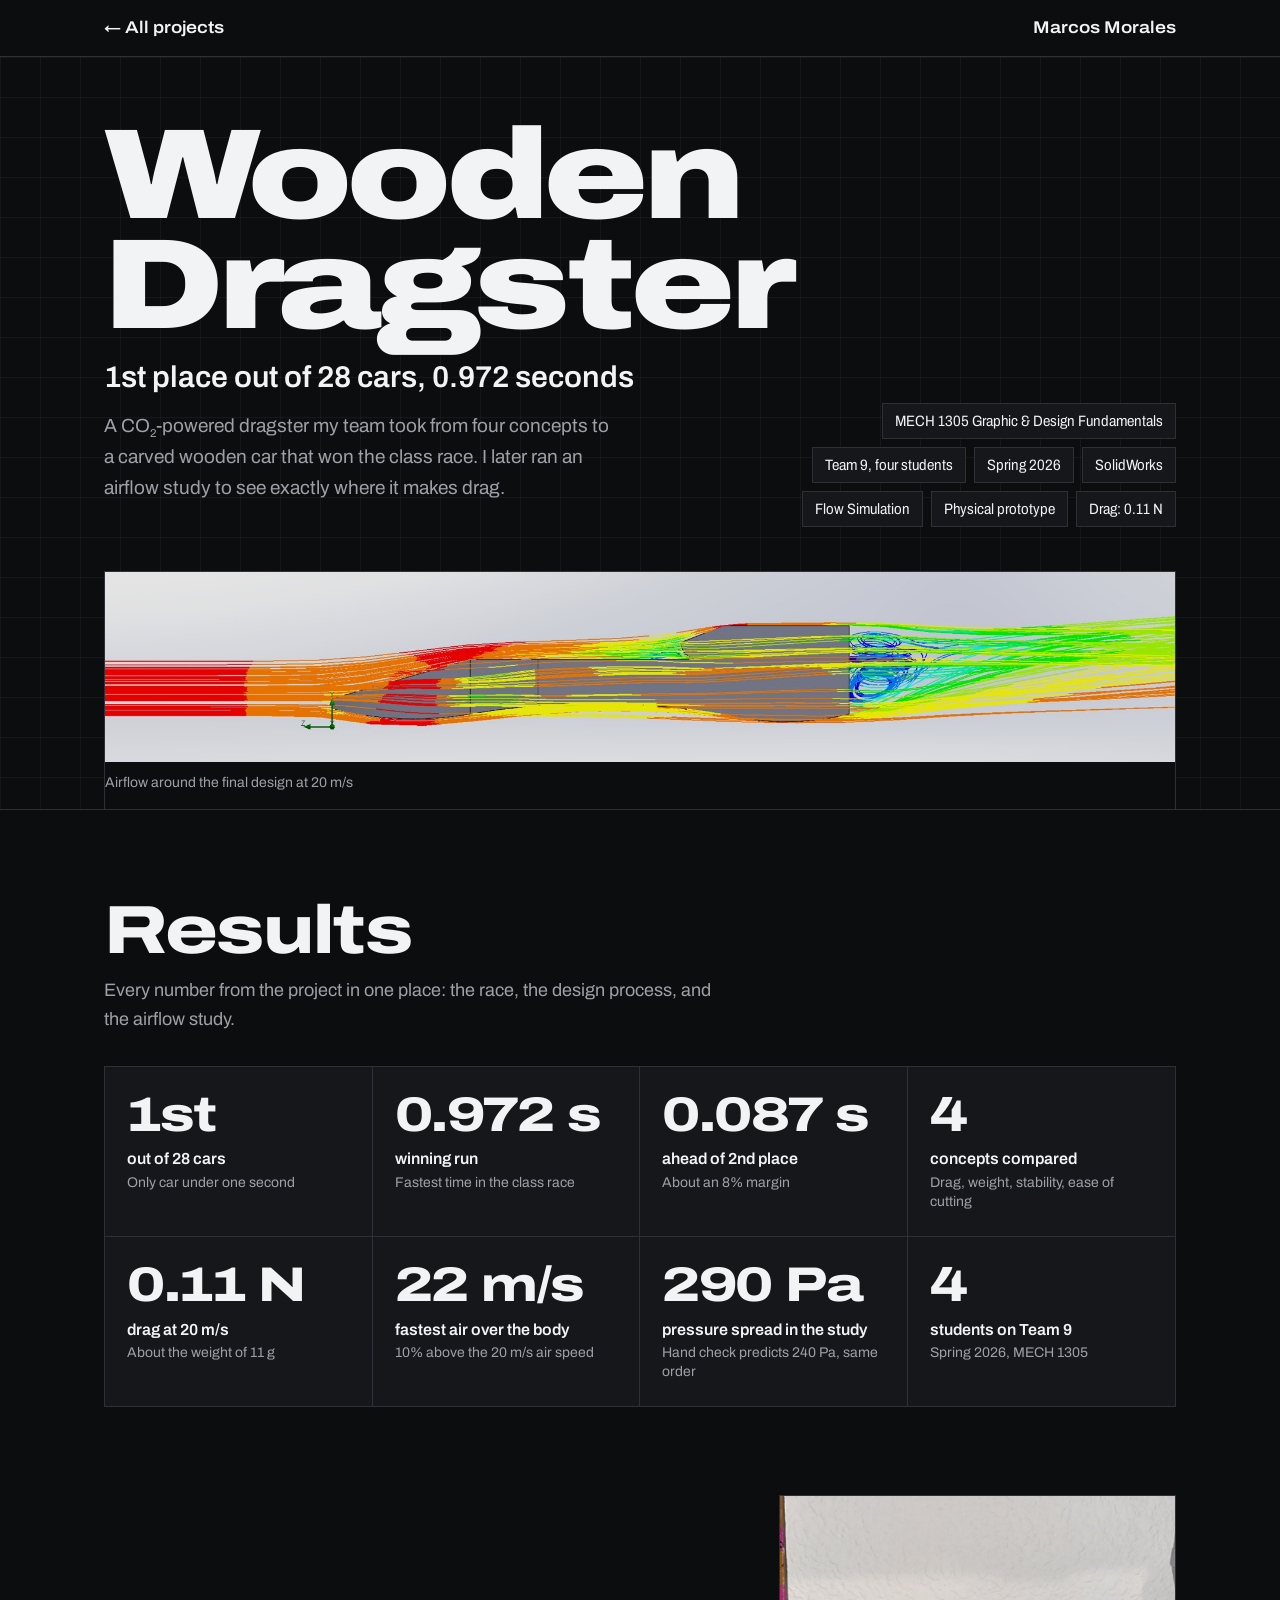
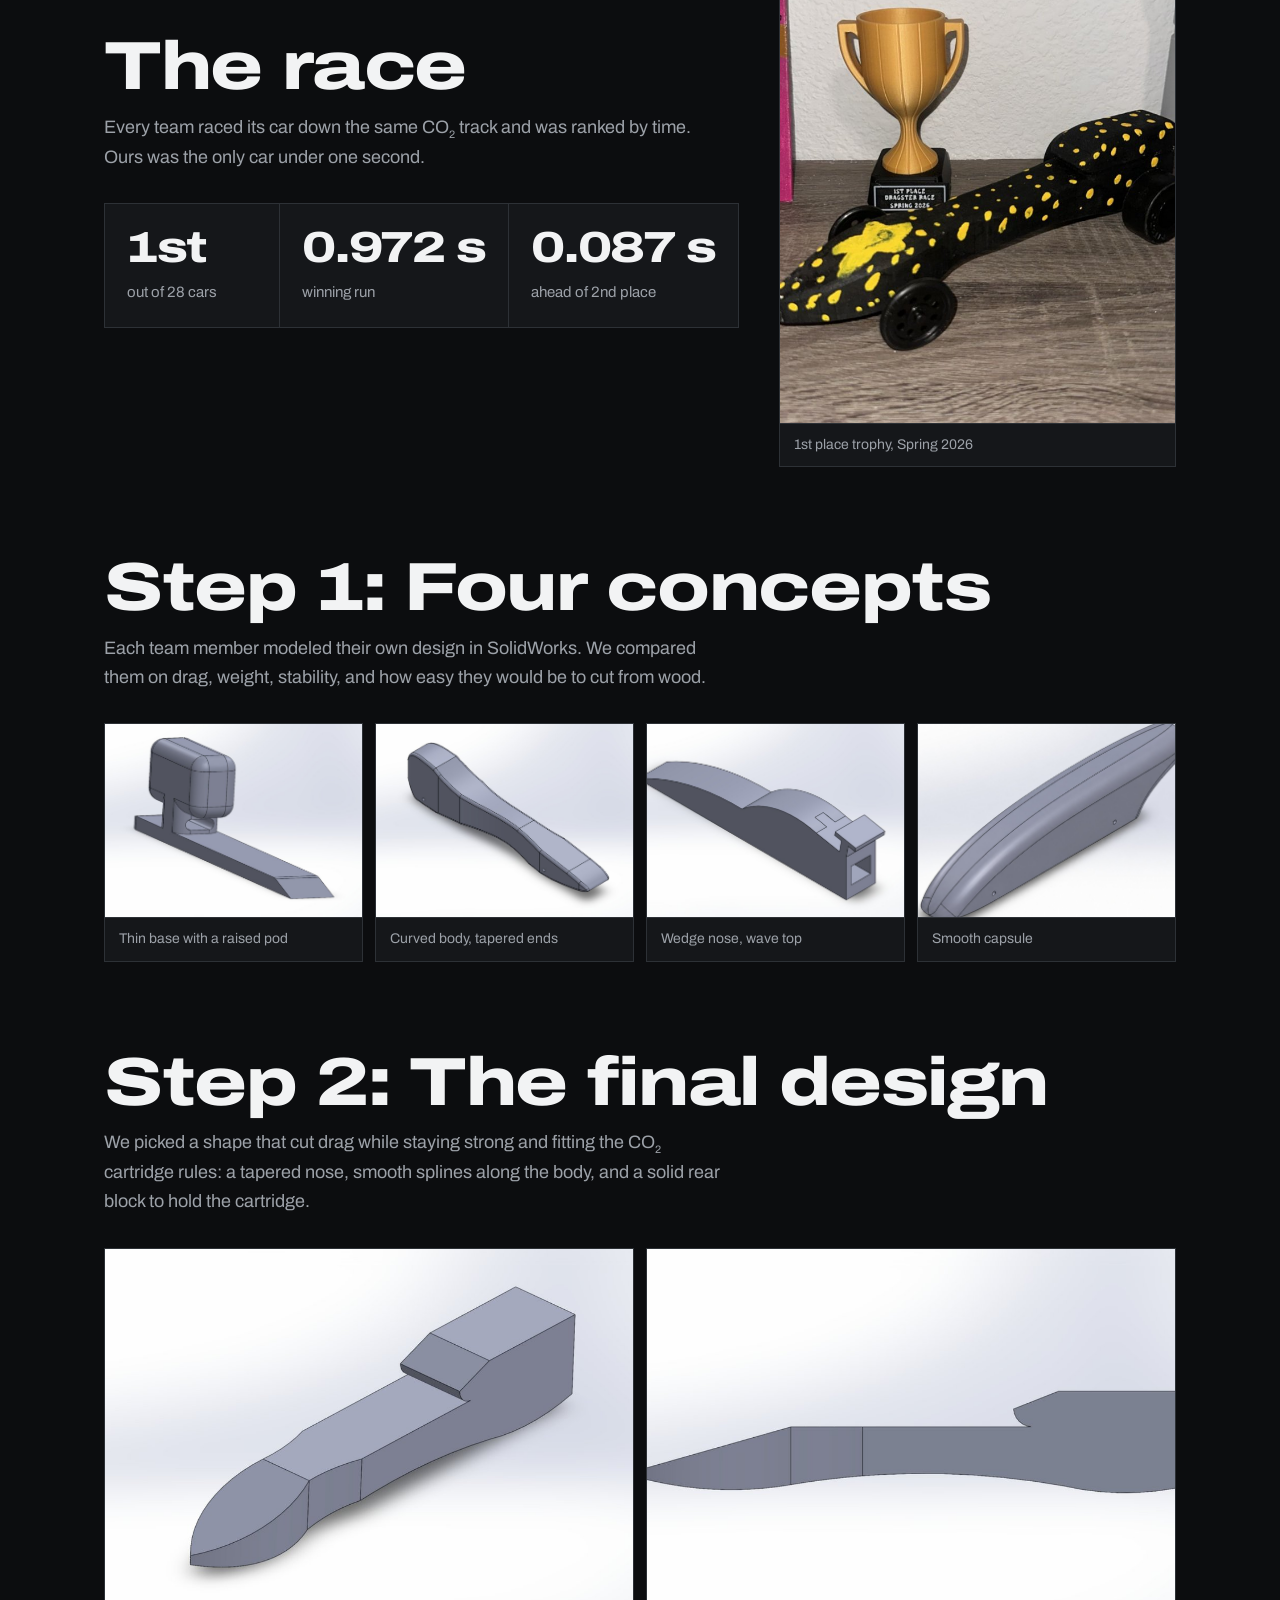
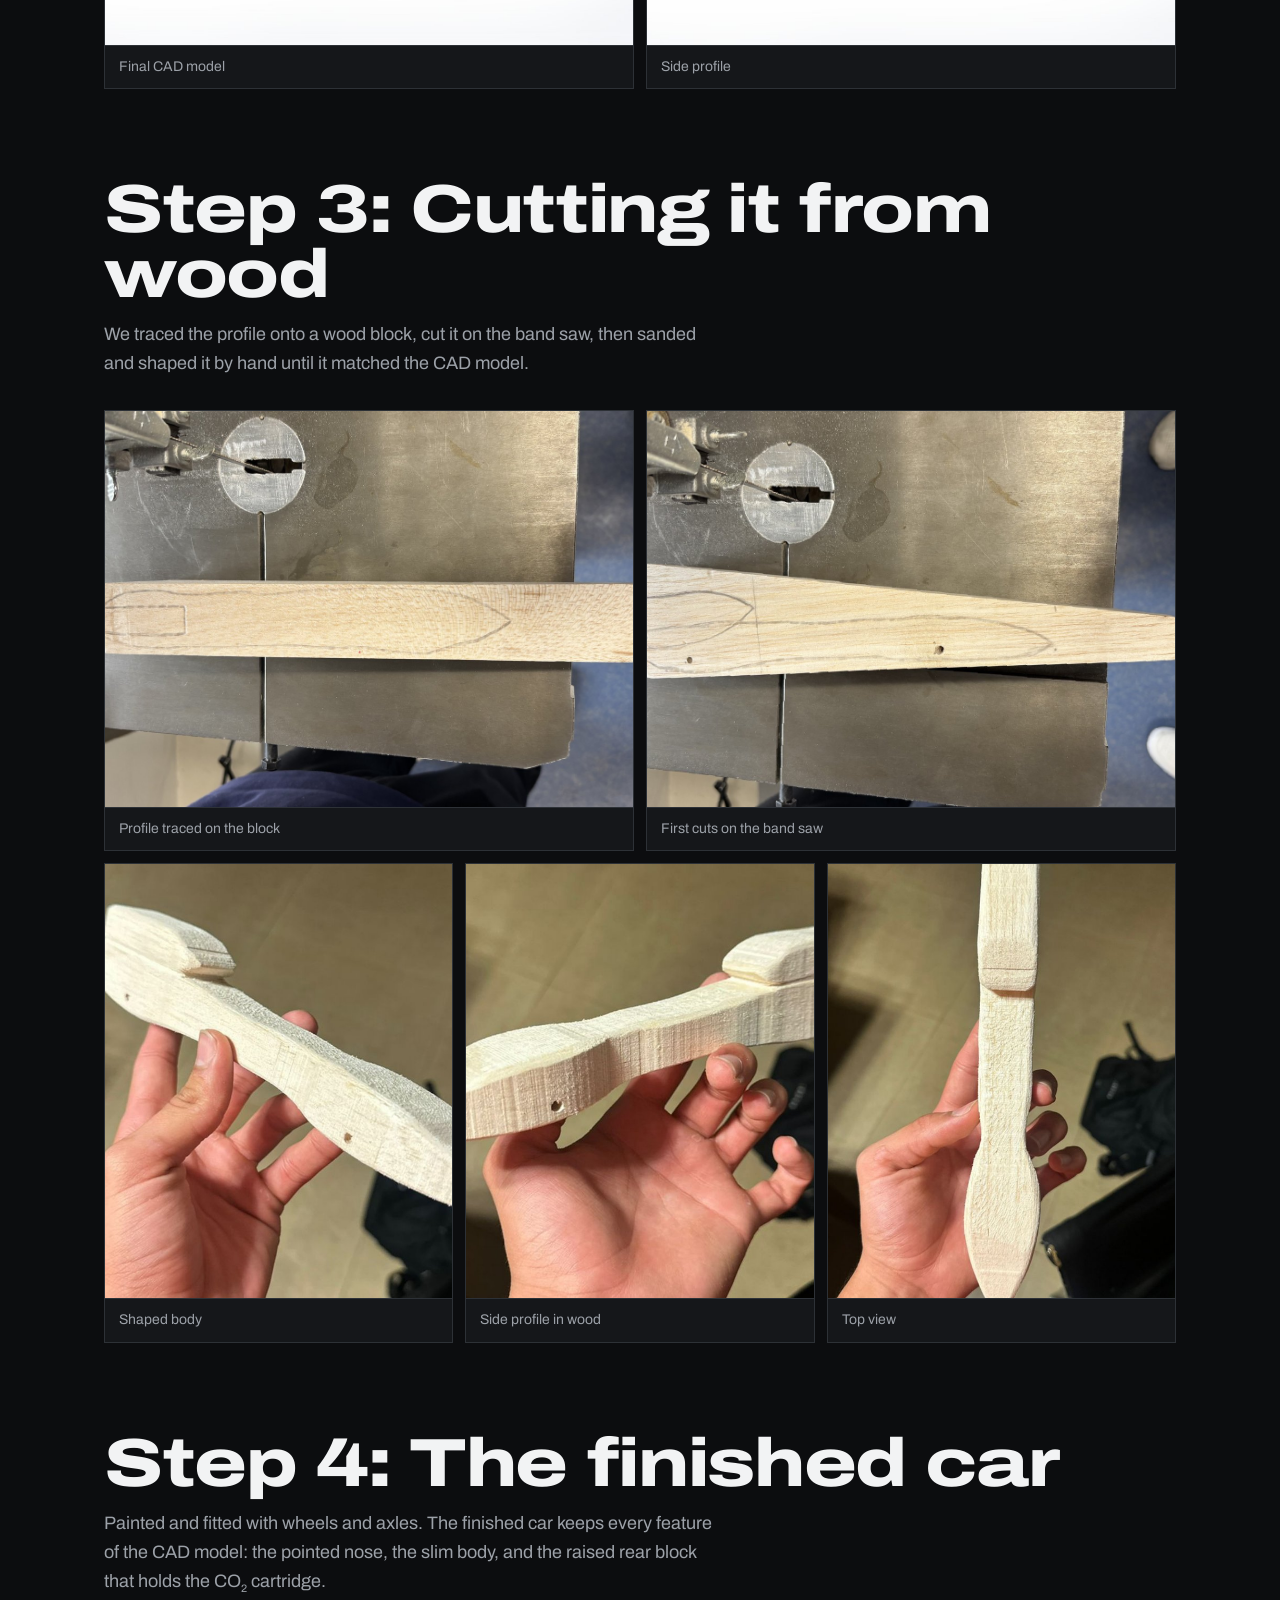
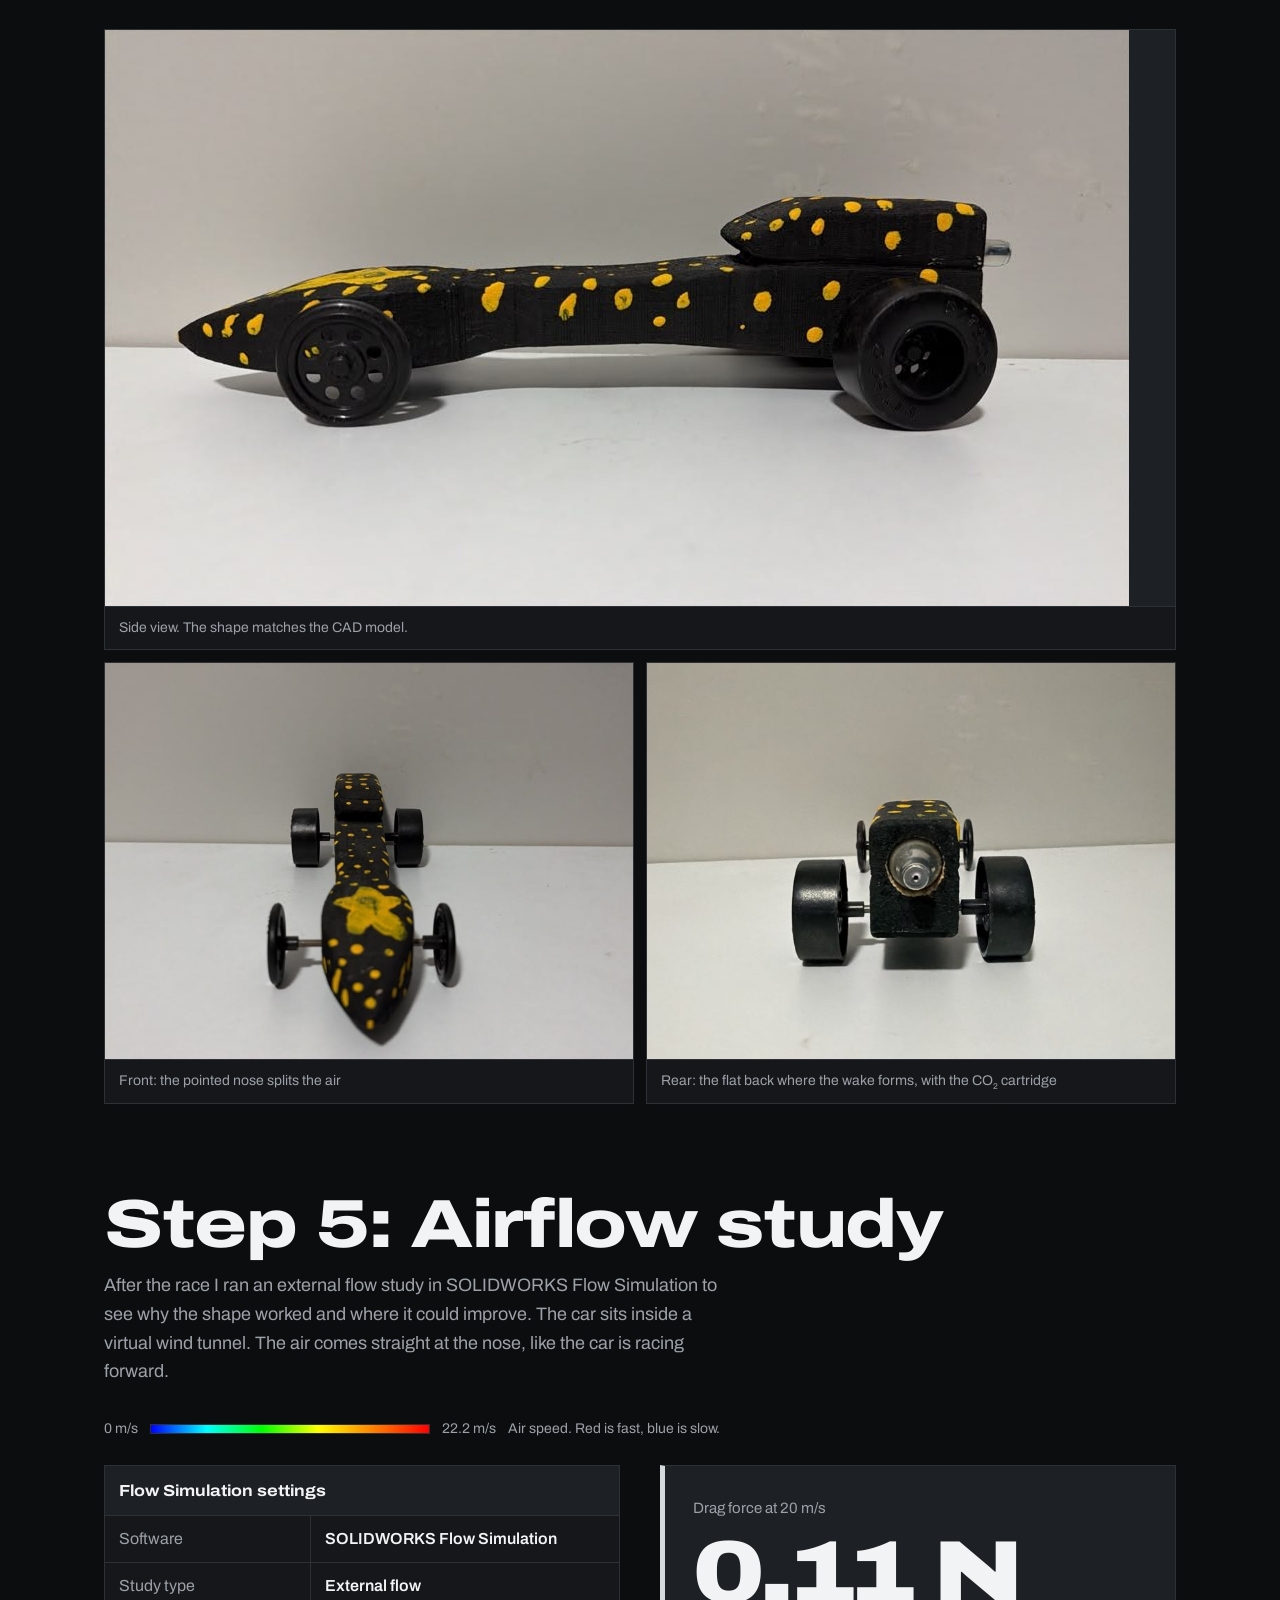
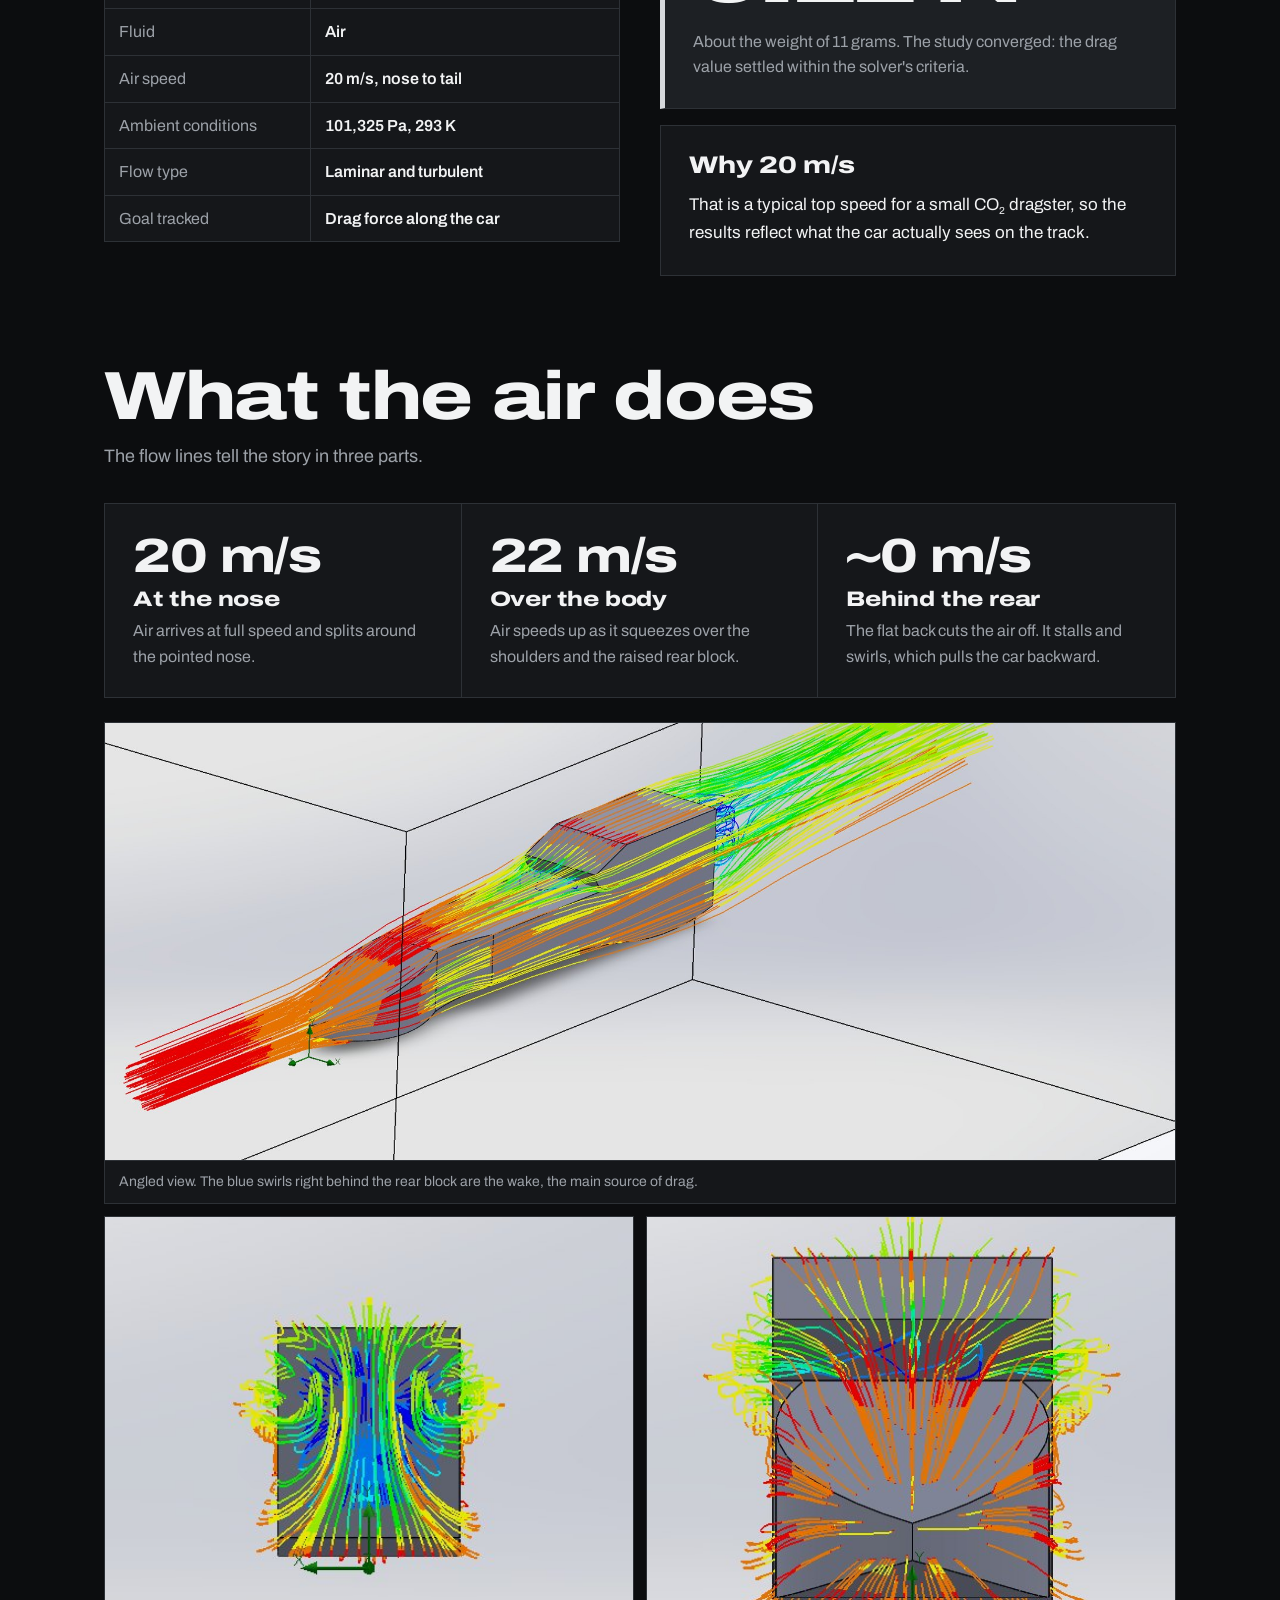
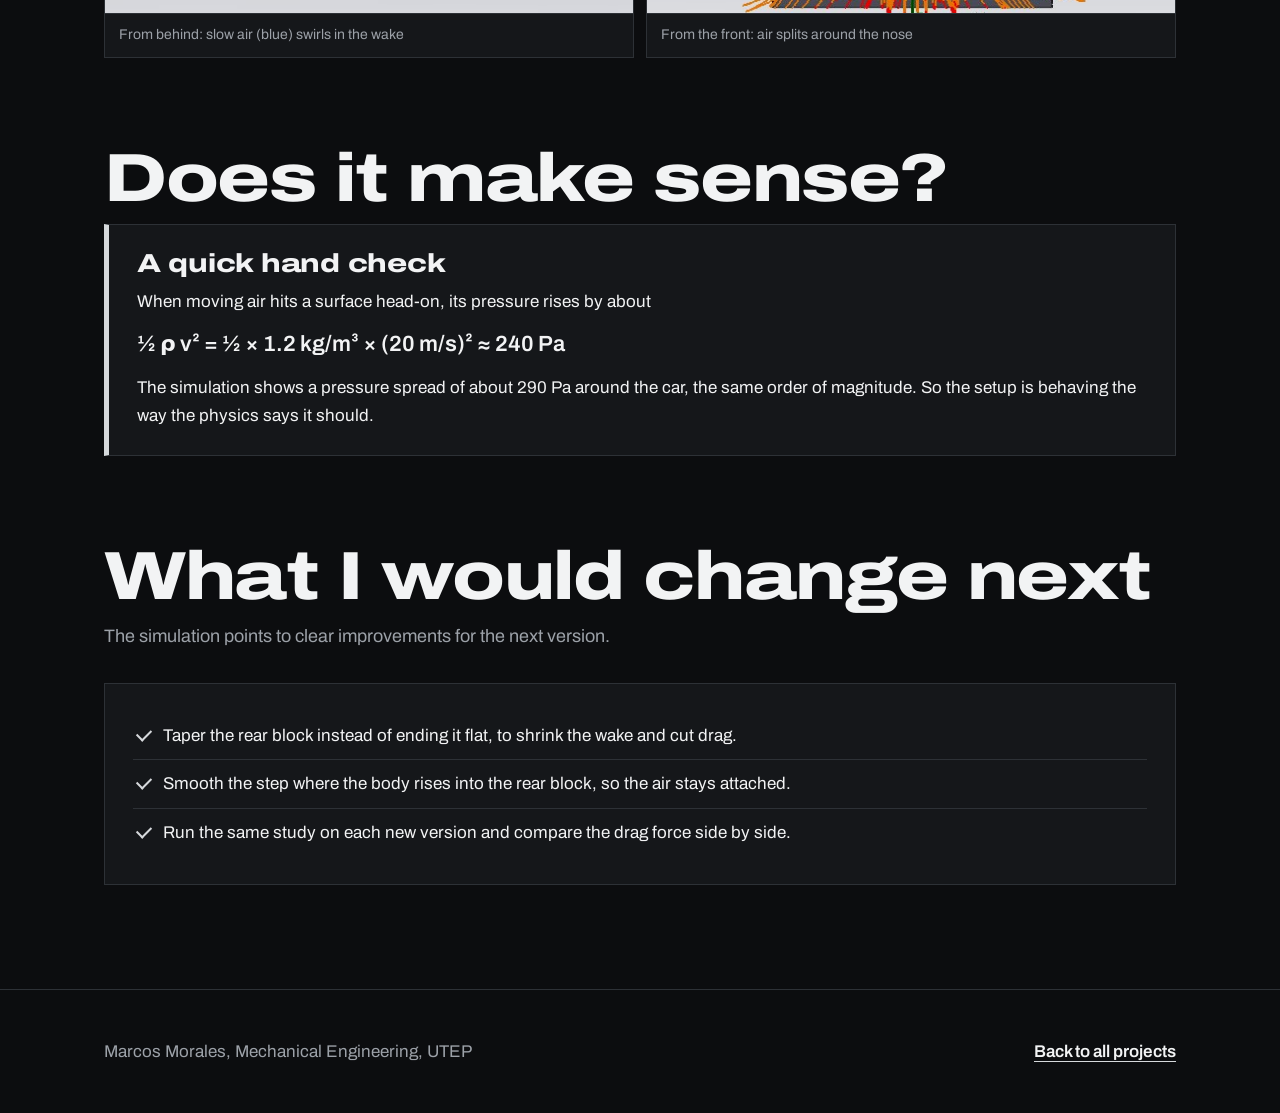
==== commit 848b5cf4: "Switch to a plain neutral palette and remove the gradient name Co-Authored-By: Claude Opus 5.5 <nore" ====
--- a/projects/dragster.html
+++ b/projects/dragster.html
@@ -3,7 +3,7 @@
 <head>
 <meta charset="utf-8">
 <meta name="viewport" content="width=device-width, initial-scale=1">
-<meta name="theme-color" content="#07111F">
+<meta name="theme-color" content="#0C0D0F">
 <title>Wooden Dragster | Marcos Morales</title>
 <meta name="description" content="Wooden dragster designed in SolidWorks, with an airflow study in SOLIDWORKS Flow Simulation.">
 <link rel="preconnect" href="https://fonts.googleapis.com">
--- a/css/site.css
+++ b/css/site.css
@@ -1,15 +1,13 @@
 /* Marcos Morales portfolio: shared dark theme */
 
 :root {
-  --bg: #07111F;
-  --panel: #0D1A2D;
-  --panel-2: #13243C;
-  --line: #24384F;
-  --text: #EAF0F7;
-  --muted: #95A8C0;
-  --orange: #FF8200;
-  --pass: #3DDC84;
-  --flow: linear-gradient(90deg, #4C7DFF 0%, #00C8FF 10%, #2BE38A 21%, #FFE14D 32%, #FF8200 41%, #FF4433 50%, #1A2C46 58%, #1A2C46 100%);
+  --bg: #0C0D0F;
+  --panel: #15171A;
+  --panel-2: #1D2024;
+  --line: #2D3136;
+  --text: #F2F3F4;
+  --muted: #9CA1A8;
+  --accent: #D6D9DC;
 }
 
 * { box-sizing: border-box; }
@@ -25,9 +23,9 @@
   -webkit-font-smoothing: antialiased;
 }
 img { max-width: 100%; display: block; }
-a { color: var(--text); text-decoration-color: var(--orange); text-underline-offset: 4px; }
-a:hover { color: var(--orange); }
-a:focus-visible, .btn:focus-visible { outline: 3px solid var(--orange); outline-offset: 3px; }
+a { color: var(--text); text-decoration-color: var(--accent); text-underline-offset: 4px; }
+a:hover { color: var(--muted); }
+a:focus-visible, .btn:focus-visible { outline: 3px solid var(--accent); outline-offset: 3px; }
 .wrap { max-width: 1120px; margin: 0 auto; padding: 0 24px; }
 figure { margin: 0; }
 
@@ -45,18 +43,6 @@
 h3 { font-size: 26px; letter-spacing: -.01em; }
 sub { font-size: .6em; }
 
-/* The flowing velocity gradient: names and page titles only */
-.flow, .hero h1 {
-  width: fit-content;
-  background: var(--flow);
-  background-size: 200% 100%;
-  background-position: 0 0;
-  -webkit-background-clip: text;
-  background-clip: text;
-  color: transparent;
-  animation: flow-in 1.9s cubic-bezier(.2, .7, .2, 1) .1s both;
-}
-@keyframes flow-in { from { background-position: 100% 0; } to { background-position: 0 0; } }
 
 .lead { color: var(--muted); max-width: 62ch; margin: 0 0 32px; font-size: 18px; }
 section { padding: 88px 0 0; }
@@ -65,22 +51,22 @@
 .topbar { background: var(--bg); border-bottom: 1px solid var(--line); position: sticky; top: 0; z-index: 10; }
 .topbar .wrap { display: flex; justify-content: space-between; align-items: center; height: 56px; }
 .topbar a { color: var(--text); text-decoration: none; font-weight: 600; font-stretch: 112%; }
-.topbar a:hover { color: var(--orange); }
+.topbar a:hover { color: var(--muted); }
 .topbar .back::before { content: "\2190\00a0"; }
 
 /* ---------- Hero (shared) ---------- */
 .hero {
   background-color: var(--bg);
   background-image:
-    linear-gradient(rgba(149,168,192,.07) 1px, transparent 1px),
-    linear-gradient(90deg, rgba(149,168,192,.07) 1px, transparent 1px);
+    linear-gradient(rgba(255,255,255,.045) 1px, transparent 1px),
+    linear-gradient(90deg, rgba(255,255,255,.045) 1px, transparent 1px);
   background-size: 40px 40px;
   border-bottom: 1px solid var(--line);
   padding: 64px 0 0;
   overflow: hidden;
 }
 .hero h1 { font-size: clamp(56px, 10vw, 136px); font-weight: 900; line-height: .86; letter-spacing: -.035em; }
-.hero .sub { font-size: clamp(22px, 2.6vw, 30px); font-weight: 600; font-stretch: 100%; color: var(--orange); margin: 18px 0 16px; line-height: 1.2; }
+.hero .sub { font-size: clamp(22px, 2.6vw, 30px); font-weight: 600; font-stretch: 100%; color: var(--text); margin: 18px 0 16px; line-height: 1.2; }
 .hero p { color: var(--muted); font-size: 19px; max-width: 46ch; margin: 0 0 24px; }
 .hero-grid, .hero-top { display: grid; grid-template-columns: 1.4fr 1fr; gap: 48px; align-items: end; }
 .hero-grid > *, .hero-top > *, .home-row > *, .project > *, .two > * { min-width: 0; }
@@ -100,8 +86,9 @@
 .home .lede { font-size: 22px; line-height: 1.45; color: var(--text); max-width: 32ch; margin: 0 0 28px; }
 .actions { display: flex; flex-wrap: wrap; gap: 12px; }
 .btn { display: inline-block; padding: 12px 22px; font-weight: 700; font-stretch: 112%; text-decoration: none; border: 1.5px solid var(--text); color: var(--text); }
-.btn.primary { background: var(--orange); border-color: var(--orange); color: var(--bg); }
-.btn:hover { background: var(--text); border-color: var(--text); color: var(--bg); }
+.btn.primary { background: var(--text); border-color: var(--text); color: var(--bg); }
+.btn:hover { background: transparent; border-color: var(--text); color: var(--text); }
+.btn.primary:hover { background: var(--accent); border-color: var(--accent); color: var(--bg); }
 
 table.titleblock { width: 100%; border-collapse: collapse; border: 1.5px solid var(--line); background: var(--panel); font-size: 15px; }
 .titleblock td { border: 1px solid var(--line); padding: 9px 14px; vertical-align: top; }
@@ -119,25 +106,25 @@
 .meta { color: var(--muted); font-size: 15px; font-stretch: 87%; margin: 0 0 16px; }
 .project ul { padding-left: 20px; margin: 0 0 18px; }
 .project li { margin-bottom: 6px; }
-.project li::marker { color: var(--orange); }
+.project li::marker { color: var(--muted); }
 .project .tools { display: flex; flex-wrap: wrap; gap: 8px; list-style: none; padding: 0; margin: 0; }
 .tools li { font-size: 14px; font-stretch: 87%; border: 1px solid var(--line); background: var(--panel); padding: 3px 10px; margin: 0; color: var(--muted); }
 .project-link { color: inherit; text-decoration: none; }
 .project-link::after { content: ""; position: absolute; inset: 0; z-index: 1; }
 .project-link:hover { color: inherit; }
 .project-link:focus-visible { outline: none; }
-.project:has(.project-link:focus-visible) { outline: 3px solid var(--orange); outline-offset: 6px; }
-.see-more { display: inline-block; margin-top: 22px; padding: 11px 20px; background: var(--orange); color: var(--bg); font-weight: 700; font-stretch: 112%; }
+.project:has(.project-link:focus-visible) { outline: 3px solid var(--accent); outline-offset: 6px; }
+.see-more { display: inline-block; margin-top: 22px; padding: 11px 20px; background: var(--text); color: var(--bg); font-weight: 700; font-stretch: 112%; }
 .project .shot img { transition: transform .4s ease; }
 .project:hover .shot img { transform: scale(1.03); }
-.project:hover h3 { font-stretch: 125%; color: var(--orange); }
-.project:hover .see-more { background: var(--text); }
+.project:hover h3 { font-stretch: 125%; }
+.project:hover .see-more { background: var(--accent); }
 
 .card-results { display: grid; grid-template-columns: repeat(3, 1fr); border: 1px solid var(--line); background: var(--panel); margin: 0 0 18px; }
 .card-results div { padding: 12px 14px; border-right: 1px solid var(--line); }
 .card-results div:last-child { border-right: 0; }
 .card-results b { display: block; font-stretch: 125%; font-weight: 800; font-size: 26px; line-height: 1; color: var(--text); white-space: nowrap; letter-spacing: -.02em; }
-.card-results div:first-child b { color: var(--orange); }
+
 .card-results span { display: block; font-size: 14px; font-stretch: 87%; color: var(--muted); line-height: 1.3; margin-top: 6px; }
 
 .skills { display: grid; grid-template-columns: repeat(3, 1fr); border: 1px solid var(--line); background: var(--panel); }
@@ -145,7 +132,7 @@
 .skills > div:last-child { border-right: 0; }
 .skills h4 { font-size: 22px; margin: 0 0 12px; }
 .skills ul { margin: 0; padding-left: 18px; color: var(--muted); }
-.skills li::marker { color: var(--orange); }
+.skills li::marker { color: var(--muted); }
 
 .contact { display: flex; flex-wrap: wrap; gap: 12px 32px; margin-top: 16px; font-size: 18px; }
 
@@ -157,7 +144,7 @@
 .checks { list-style: none; padding: 0; margin: 0; }
 .checks li { padding: 10px 0 10px 30px; border-top: 1px solid var(--line); position: relative; }
 .checks li:first-child { border-top: 0; }
-.checks li::before { content: ""; position: absolute; left: 4px; top: 17px; width: 12px; height: 7px; border-left: 2.5px solid var(--orange); border-bottom: 2.5px solid var(--orange); transform: rotate(-45deg); }
+.checks li::before { content: ""; position: absolute; left: 4px; top: 17px; width: 12px; height: 7px; border-left: 2.5px solid var(--accent); border-bottom: 2.5px solid var(--accent); transform: rotate(-45deg); }
 
 .fig { background: var(--panel-2); border: 1px solid var(--line); }
 .fig figcaption { background: var(--panel); padding: 10px 14px; font-size: 14px; color: var(--muted); border-top: 1px solid var(--line); }
@@ -180,12 +167,12 @@
 .result:nth-child(4n) { border-right: 0; }
 .result:nth-last-child(-n+4) { border-bottom: 0; }
 .result b { display: block; font-stretch: 125%; font-weight: 800; font-size: clamp(34px, 3.8vw, 50px); line-height: 1; letter-spacing: -.03em; color: var(--text); margin-bottom: 10px; white-space: nowrap; }
-.result.key b { color: var(--orange); }
+
 .result span { display: block; color: var(--text); font-weight: 600; font-size: 16px; line-height: 1.3; }
 .result small { display: block; color: var(--muted); font-size: 14px; margin-top: 4px; line-height: 1.35; }
 .note { color: var(--muted); font-size: 14px; margin: 12px 0 0; }
 
-.drag-result { background: var(--panel-2); color: var(--muted); padding: 28px; border: 1px solid var(--line); border-left: 5px solid var(--orange); }
+.drag-result { background: var(--panel-2); color: var(--muted); padding: 28px; border: 1px solid var(--line); border-left: 5px solid var(--accent); }
 .drag-result span { font-size: 15px; }
 .drag-result b { display: block; font-stretch: 125%; font-weight: 900; font-size: clamp(60px, 8vw, 88px); line-height: 1; letter-spacing: -.04em; color: var(--text); margin: 8px 0 12px; }
 .drag-result p { margin: 0; font-size: 16px; }
@@ -197,7 +184,7 @@
 .finding h3 { font-size: 21px; margin: 0 0 8px; }
 .finding p { margin: 0; color: var(--muted); font-size: 16px; }
 
-.callout { background: var(--panel); border: 1px solid var(--line); border-left: 5px solid var(--orange); padding: 26px 28px; }
+.callout { background: var(--panel); border: 1px solid var(--line); border-left: 5px solid var(--accent); padding: 26px 28px; }
 .callout h3 { font-size: 26px; margin: 0 0 12px; }
 .callout p { margin: 0 0 12px; }
 .callout p:last-child { margin: 0; }
@@ -211,7 +198,7 @@
 .race-stats div { padding: 22px; border-right: 1px solid var(--line); }
 .race-stats div:last-child { border-right: 0; }
 .race-stats b { display: block; white-space: nowrap; font-stretch: 125%; font-weight: 800; font-size: clamp(32px, 3.4vw, 46px); line-height: 1; letter-spacing: -.03em; color: var(--text); margin-bottom: 8px; }
-.race-stats div:first-child b { color: var(--orange); }
+
 .race-stats span { color: var(--muted); font-size: 15px; }
 .trophy img { width: 100%; aspect-ratio: 3 / 4; object-fit: cover; }
 .concepts { display: grid; grid-template-columns: repeat(4, 1fr); gap: 12px; }
@@ -220,7 +207,7 @@
 .build-row img { width: 100%; aspect-ratio: 4 / 5; object-fit: cover; }
 
 /* Solar Flair page */
-blockquote { margin: 20px 0 0; padding: 16px 20px; border-left: 4px solid var(--orange); background: var(--panel-2); font-stretch: 112%; font-weight: 600; font-size: 21px; line-height: 1.3; color: var(--text); }
+blockquote { margin: 20px 0 0; padding: 16px 20px; border-left: 4px solid var(--accent); background: var(--panel-2); font-stretch: 112%; font-weight: 600; font-size: 21px; line-height: 1.3; color: var(--text); }
 blockquote cite { display: block; font-stretch: 100%; font-weight: 400; font-style: normal; font-size: 14px; color: var(--muted); margin-top: 8px; }
 .spec-wrap { display: grid; grid-template-columns: 1.2fr 1fr; gap: 40px; align-items: start; }
 .spec-photo { border: 1px solid var(--line); background: var(--panel-2); }
@@ -228,11 +215,11 @@
 ol.process { list-style: none; counter-reset: step; padding: 0; margin: 0; display: grid; grid-template-columns: repeat(5, 1fr); border: 1px solid var(--line); background: var(--panel); }
 ol.process li { counter-increment: step; padding: 24px 20px; border-right: 1px solid var(--line); }
 ol.process li:last-child { border-right: 0; }
-ol.process li::before { content: counter(step); display: block; font-stretch: 125%; font-weight: 900; font-size: 44px; line-height: 1; color: var(--orange); margin-bottom: 12px; }
+ol.process li::before { content: counter(step); display: block; font-stretch: 125%; font-weight: 900; font-size: 44px; line-height: 1; color: var(--accent); margin-bottom: 12px; }
 ol.process h3 { font-size: 21px; margin: 0 0 8px; }
 ol.process p { margin: 0; font-size: 15px; color: var(--muted); }
 .cad-grid { display: grid; grid-template-columns: 2fr 1fr 1fr; gap: 12px; }
-.cad-grid a { display: block; border: 1px solid var(--line); overflow: hidden; background: #3B4A61; }
+.cad-grid a { display: block; border: 1px solid var(--line); overflow: hidden; background: var(--panel-2); }
 .cad-grid a:first-child { grid-row: span 2; }
 .cad-grid img { width: 100%; height: 100%; object-fit: cover; aspect-ratio: 4 / 3; }
 .cad-grid a:first-child img { aspect-ratio: auto; }
@@ -245,7 +232,7 @@
 .tests thead th { background: var(--panel-2); color: var(--text); font-weight: 700; font-stretch: 112%; }
 .tests td { color: var(--muted); }
 .tests td:first-child { font-weight: 600; color: var(--text); }
-.tests .ok { color: var(--pass); font-weight: 600; white-space: nowrap; }
+.tests .ok { color: var(--text); font-weight: 600; white-space: nowrap; }
 .tests .ok::before { content: "\2713\00a0"; }
 .stats { display: grid; grid-template-columns: repeat(3, 1fr); border: 1px solid var(--line); background: var(--panel); margin-top: 24px; }
 .stat { padding: 28px; border-right: 1px solid var(--line); }
@@ -304,7 +291,6 @@
 }
 
 @media (prefers-reduced-motion: reduce) {
-  .flow, .hero h1 { animation: none; }
   .project h3, .project .shot img { transition: none; }
   .project:hover .shot img { transform: none; }
 }
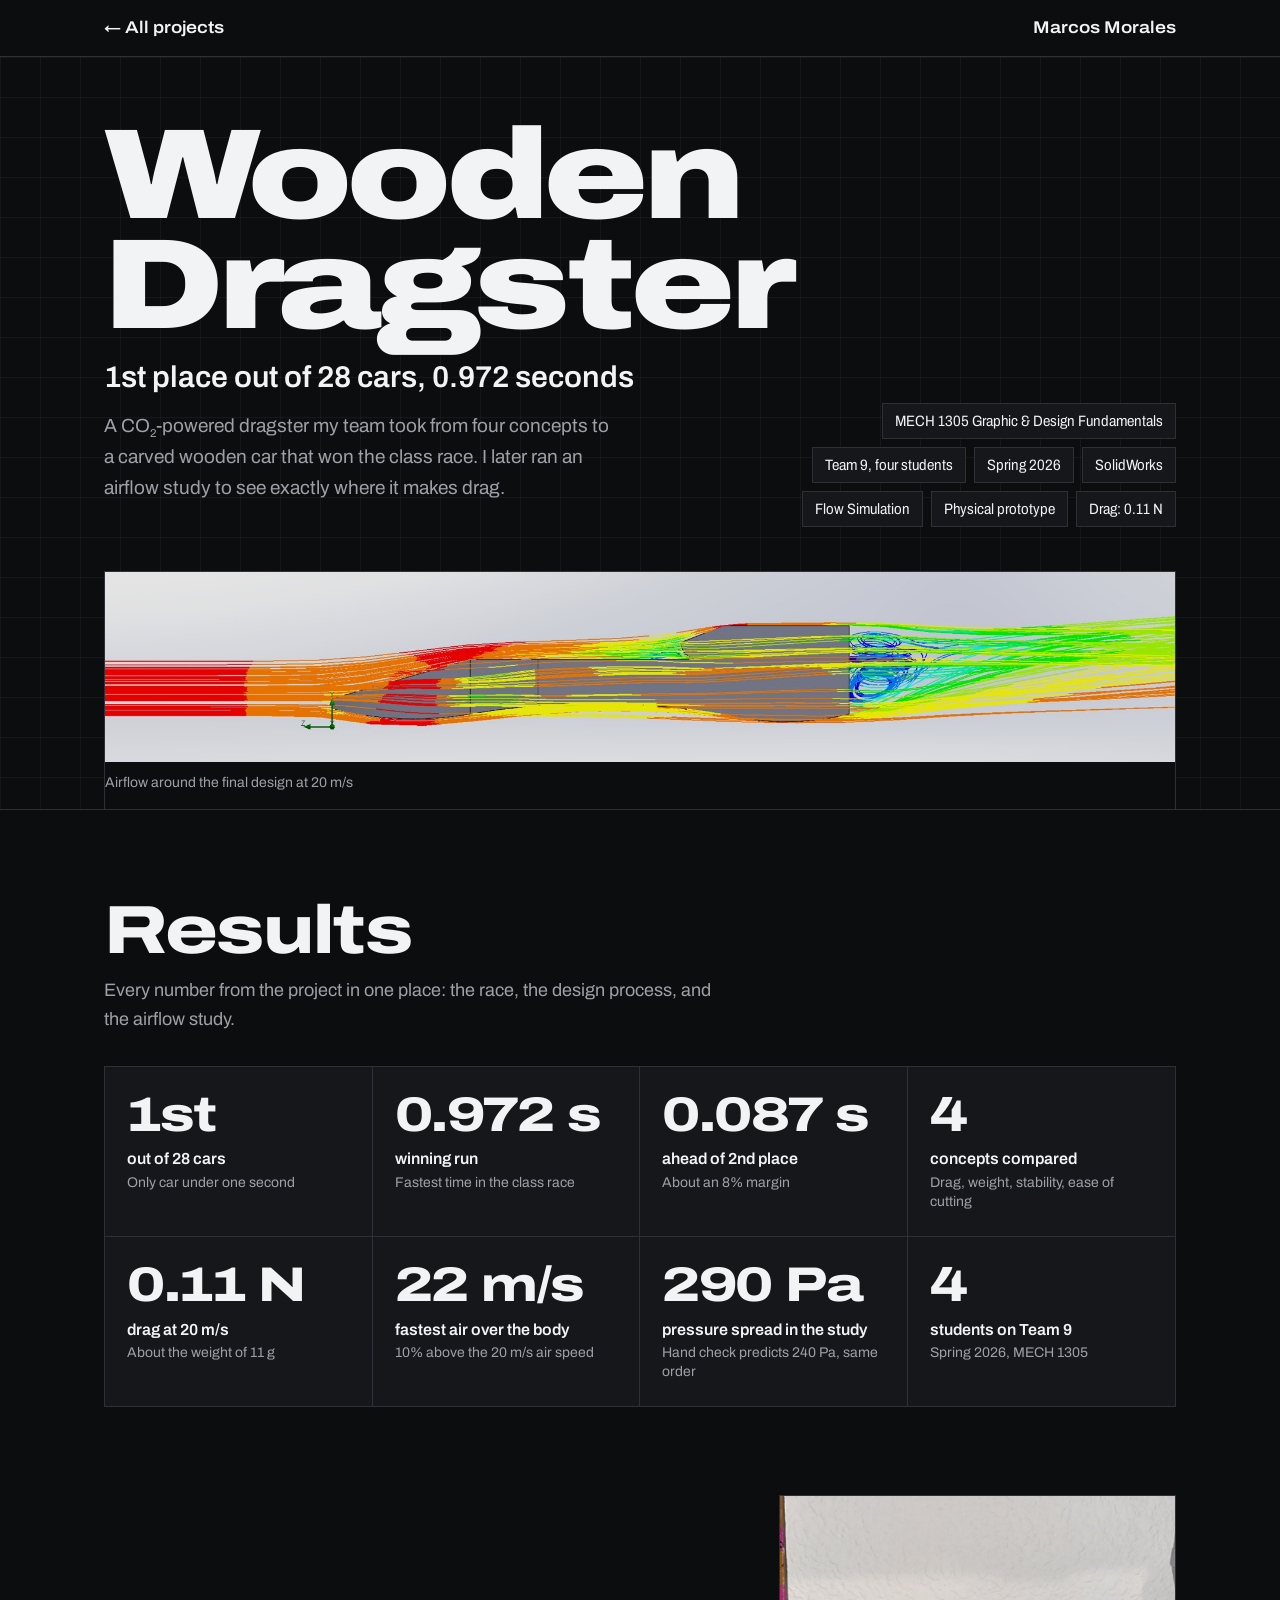
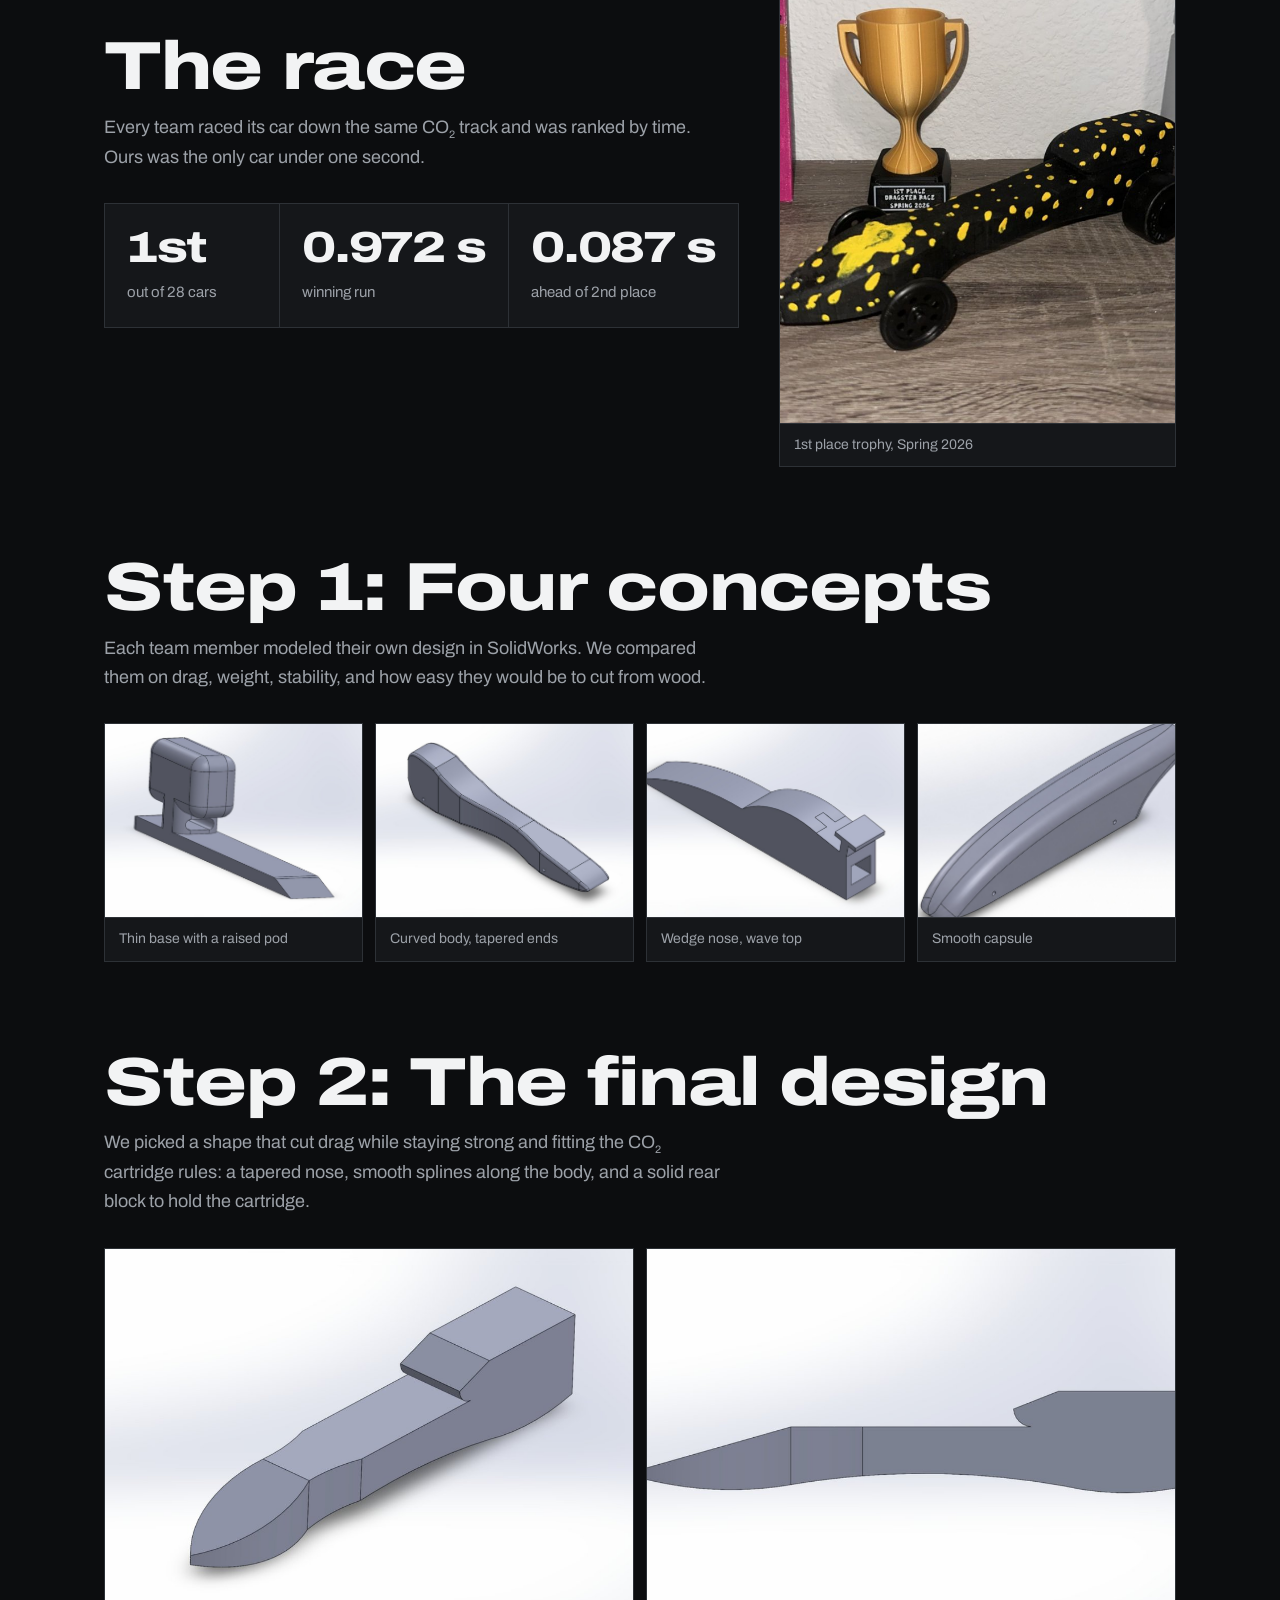
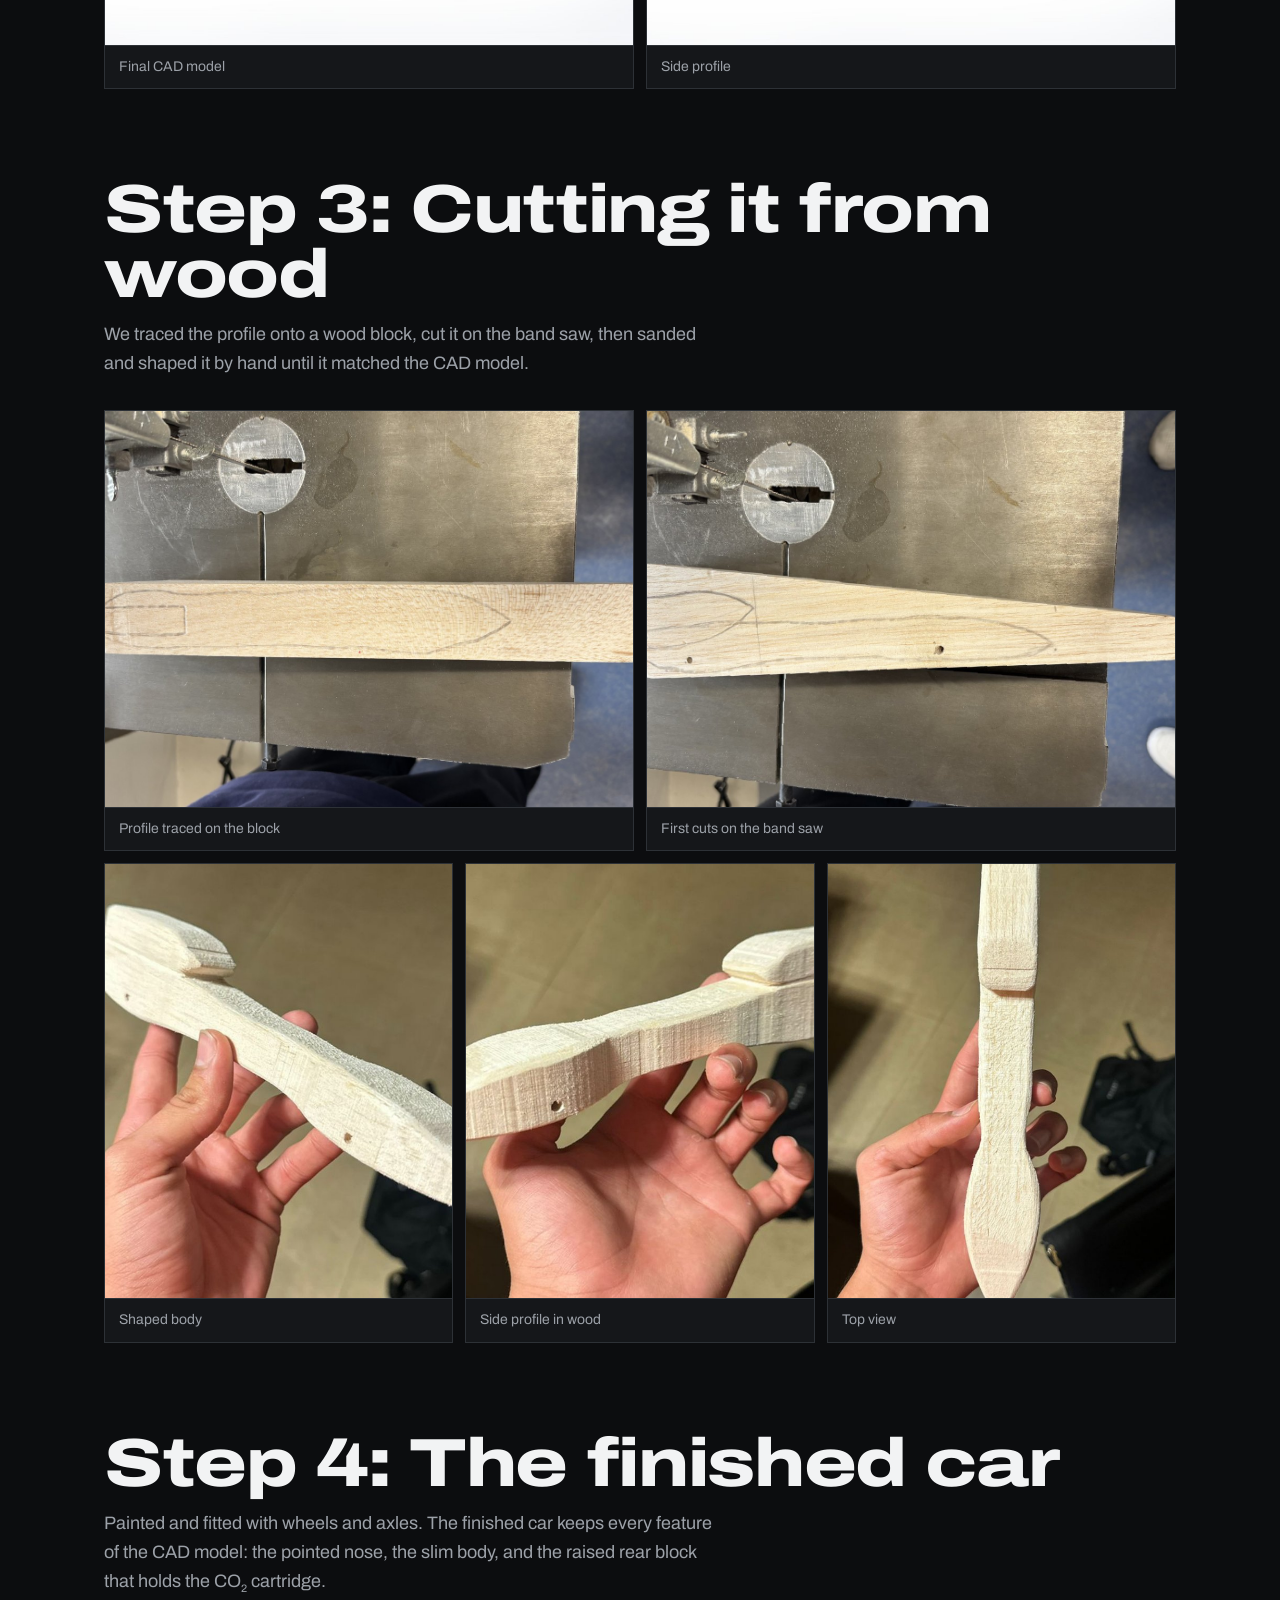
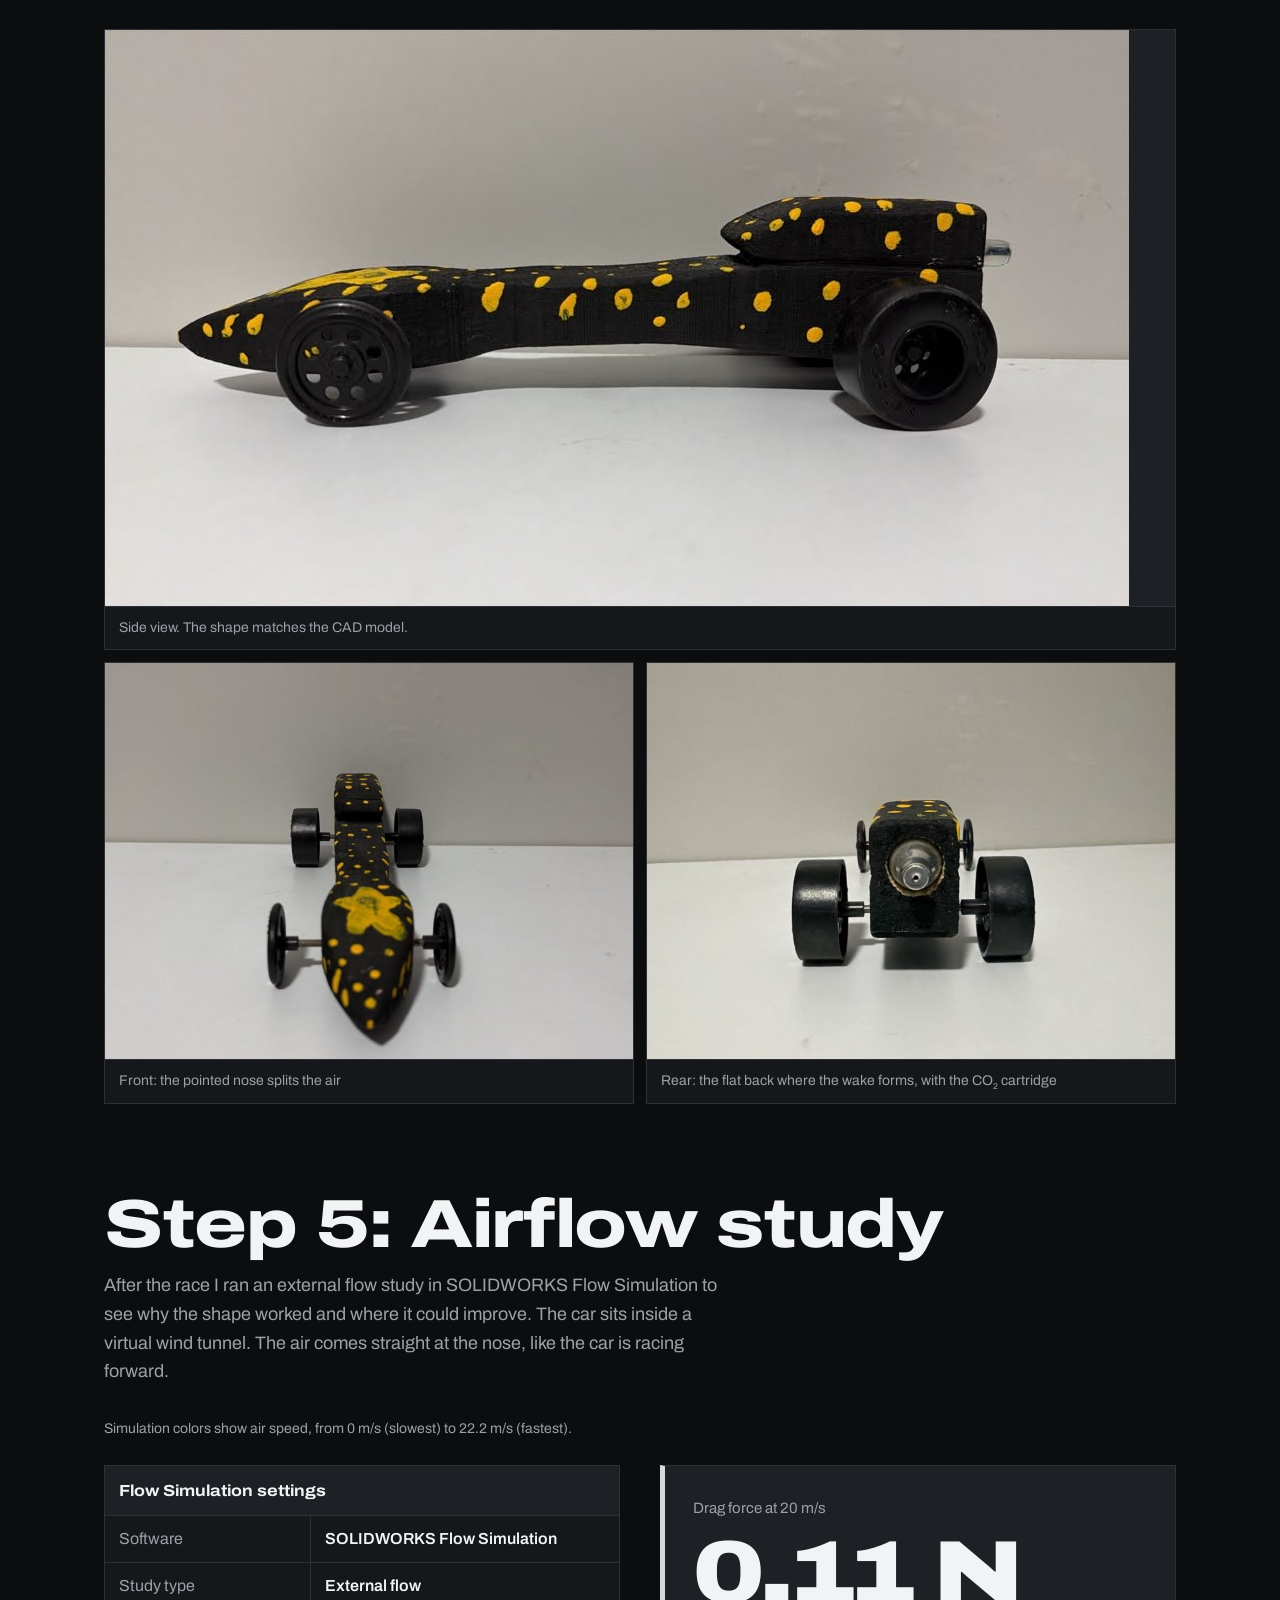
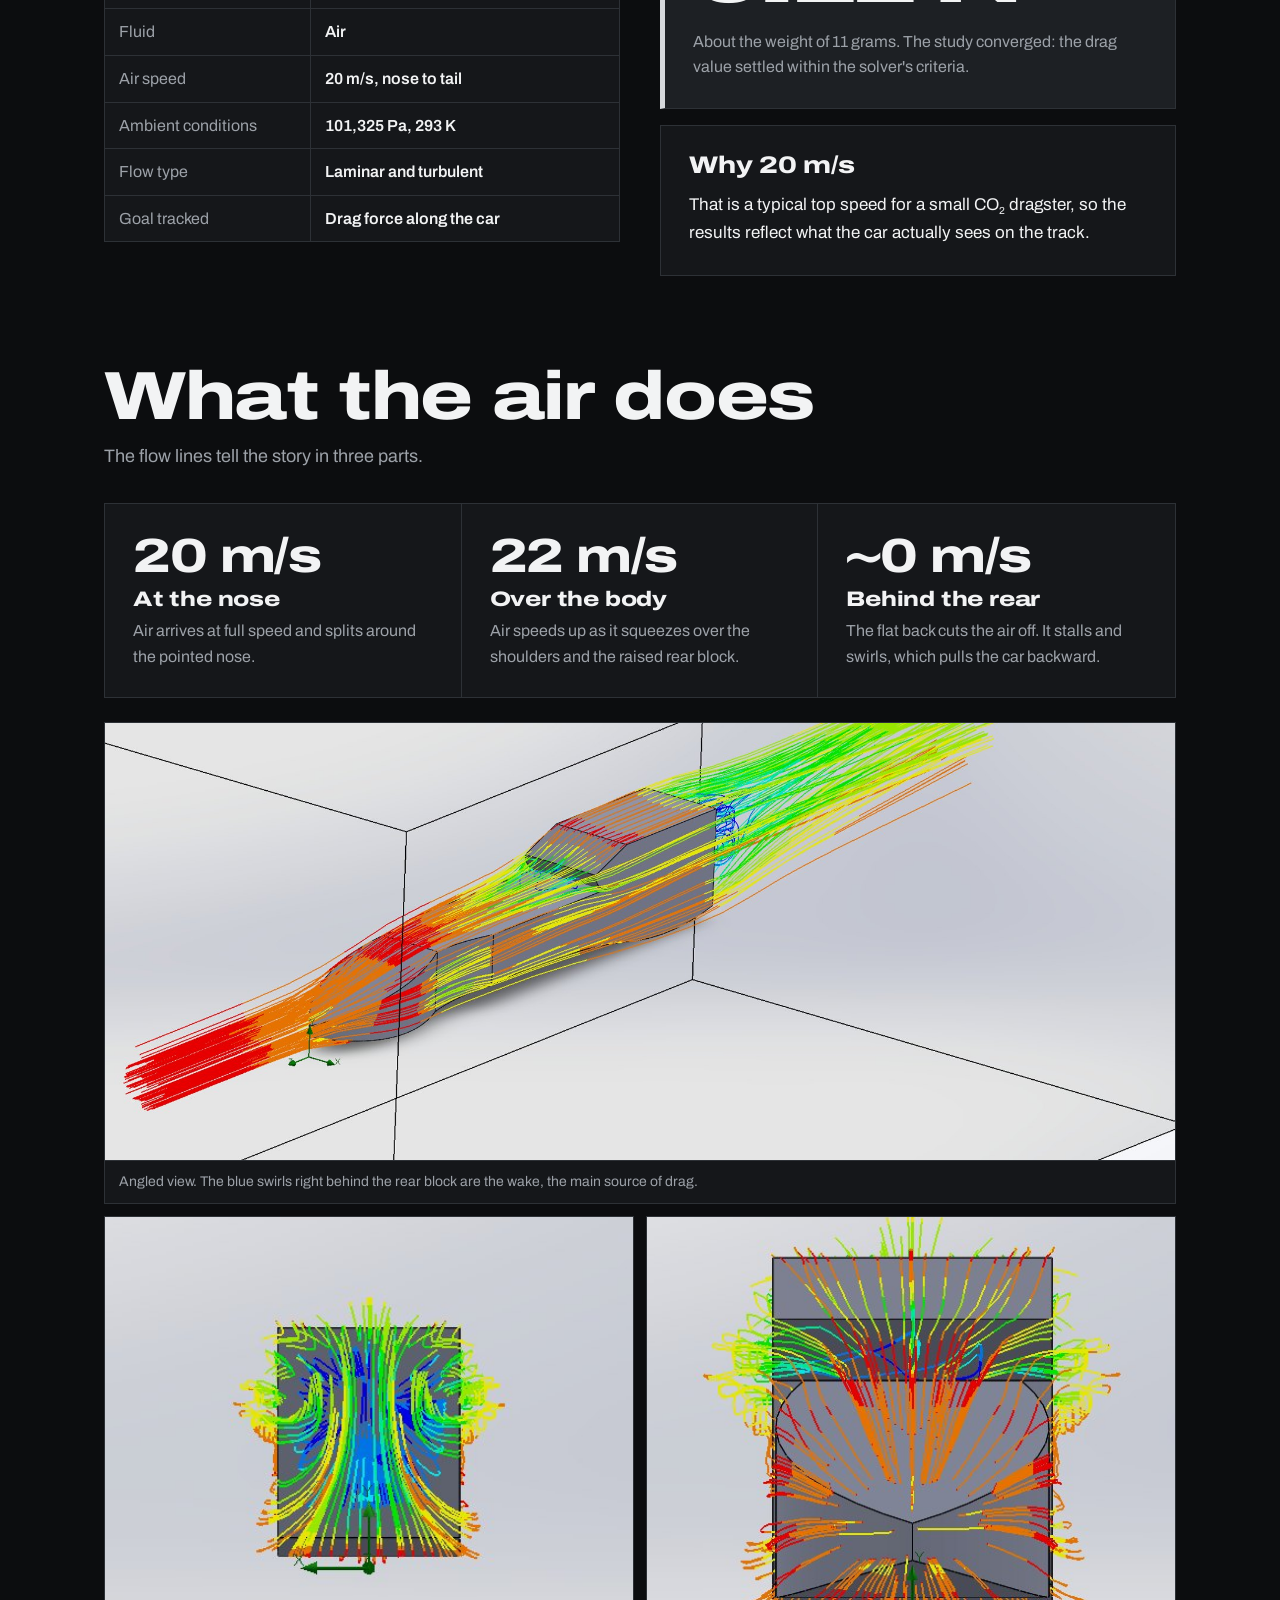
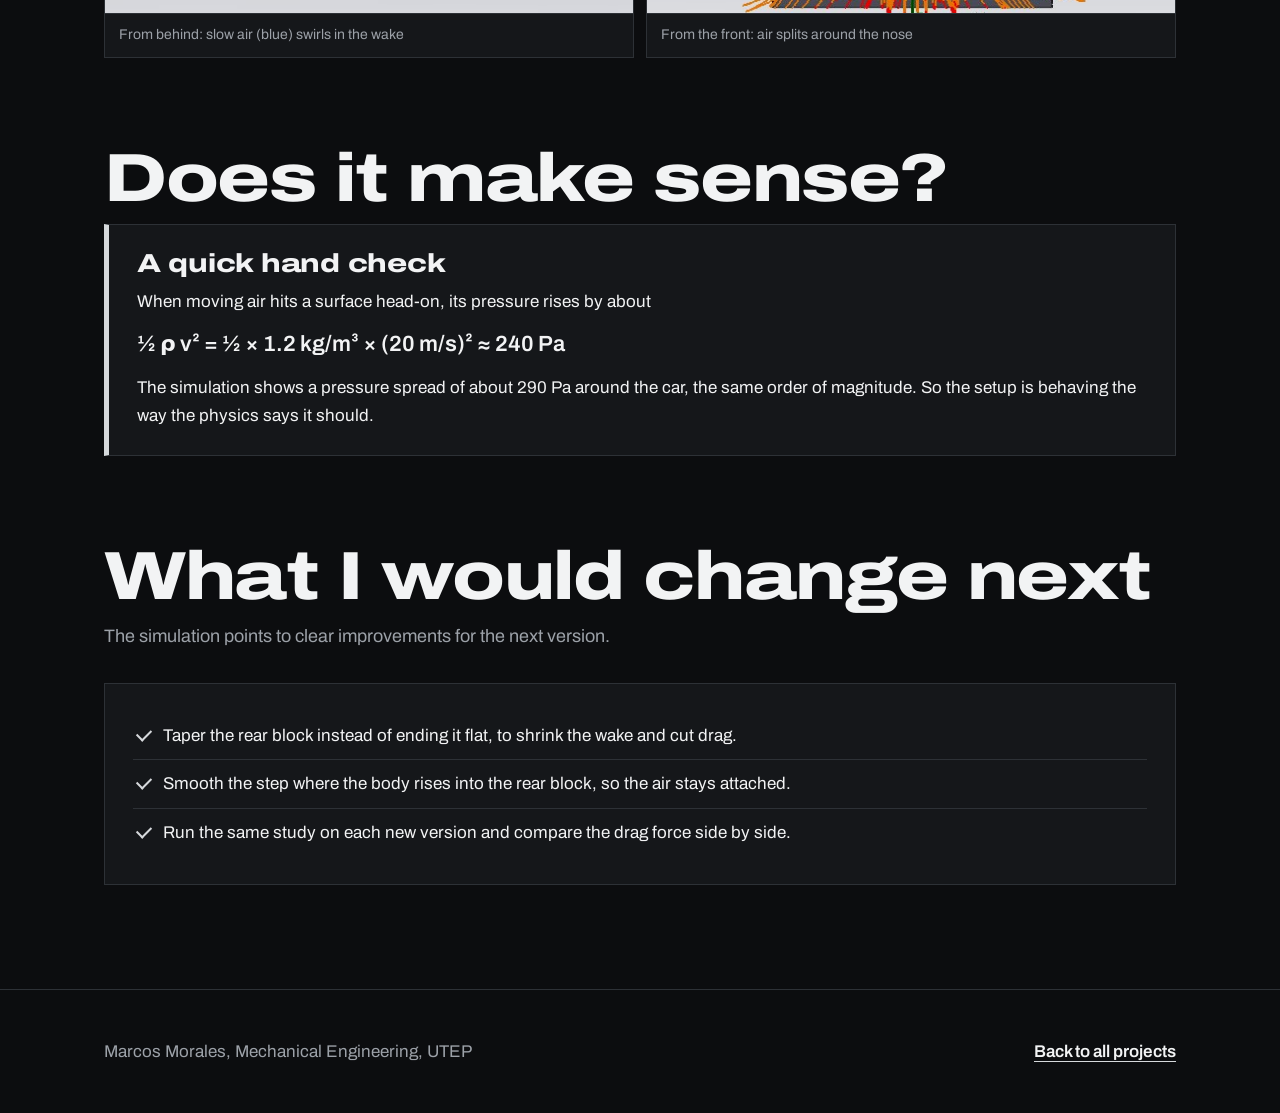
==== commit 22f45597: "Remove the last color bar and force browsers to load the neutral stylesheet Co-Authored-By: Claude O" ====
--- a/projects/dragster.html
+++ b/projects/dragster.html
@@ -9,7 +9,7 @@
 <link rel="preconnect" href="https://fonts.googleapis.com">
 <link rel="preconnect" href="https://fonts.gstatic.com" crossorigin>
 <link href="https://fonts.googleapis.com/css2?family=Archivo:ital,wdth,wght@0,62..125,100..900;1,62..125,100..900&display=swap" rel="stylesheet">
-<link rel="stylesheet" href="../css/site.css">
+<link rel="stylesheet" href="../css/site.css?v=3">
 </head>
 <body class="page">
 
@@ -130,10 +130,7 @@
   <section aria-labelledby="setup">
     <h2 id="setup">Step 5: Airflow study</h2>
     <p class="lead">After the race I ran an external flow study in SOLIDWORKS Flow Simulation to see why the shape worked and where it could improve. The car sits inside a virtual wind tunnel. The air comes straight at the nose, like the car is racing forward.</p>
-    <div class="scale" aria-label="Color scale">
-    <span>0 m/s</span><span class="bar" aria-hidden="true"></span><span>22.2 m/s</span>
-    <span>Air speed. Red is fast, blue is slow.</span>
-  </div>
+    <p class="scale">Simulation colors show air speed, from 0 m/s (slowest) to 22.2 m/s (fastest).</p>
     <div class="two" style="margin-top:24px">
       <table class="spec">
         <caption>Flow Simulation settings</caption>
--- a/css/site.css
+++ b/css/site.css
@@ -153,7 +153,6 @@
 .views.wide img { aspect-ratio: 16 / 10; }
 
 .scale { display: flex; flex-wrap: wrap; align-items: center; gap: 12px; font-size: 14px; color: var(--muted); margin: 0 0 16px; }
-.scale .bar { flex: 0 1 280px; height: 10px; border: 1px solid var(--line); background: linear-gradient(90deg, #0000FF, #00FFFF, #00FF00, #FFFF00, #FF8000, #FF0000); }
 
 table.spec { width: 100%; border-collapse: collapse; background: var(--panel); border: 1px solid var(--line); font-size: 16px; }
 .spec caption { text-align: left; background: var(--panel-2); color: var(--text); padding: 12px 14px; font-weight: 700; font-stretch: 112%; border: 1px solid var(--line); border-bottom: 0; }
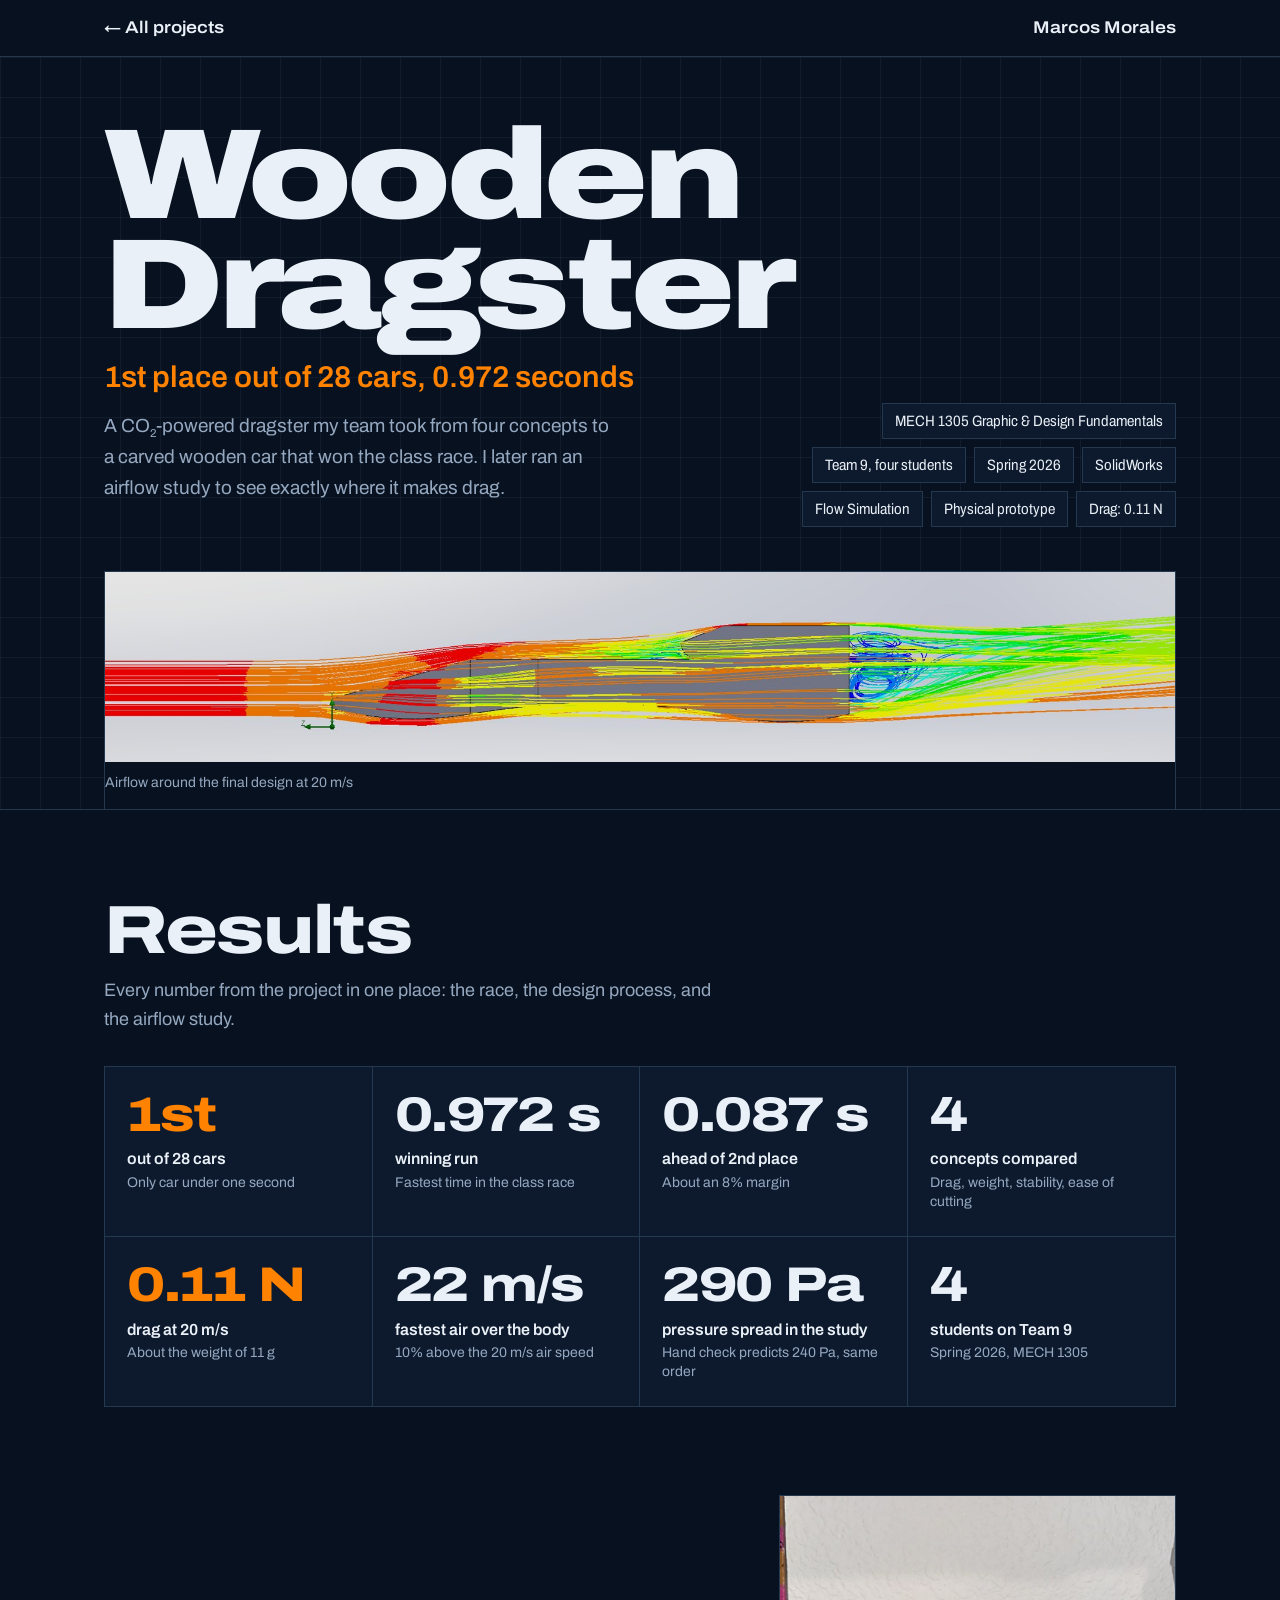
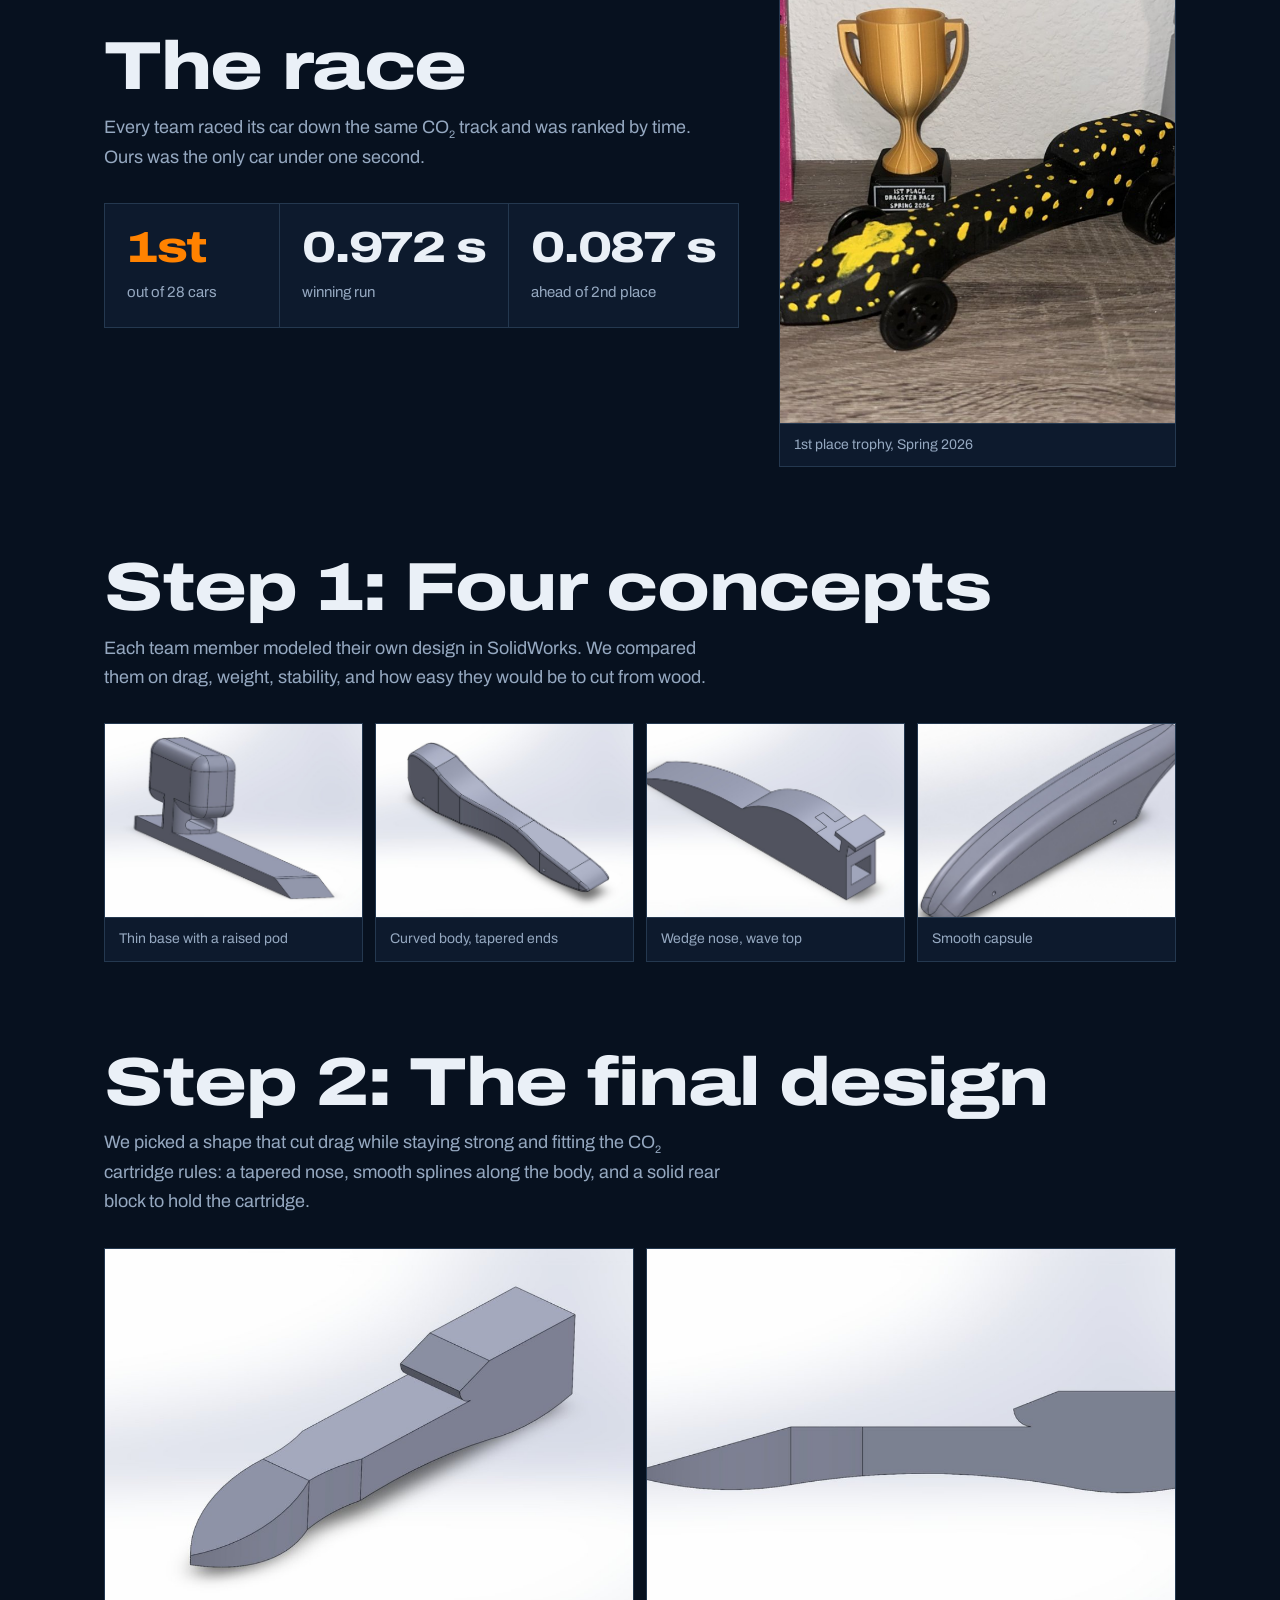
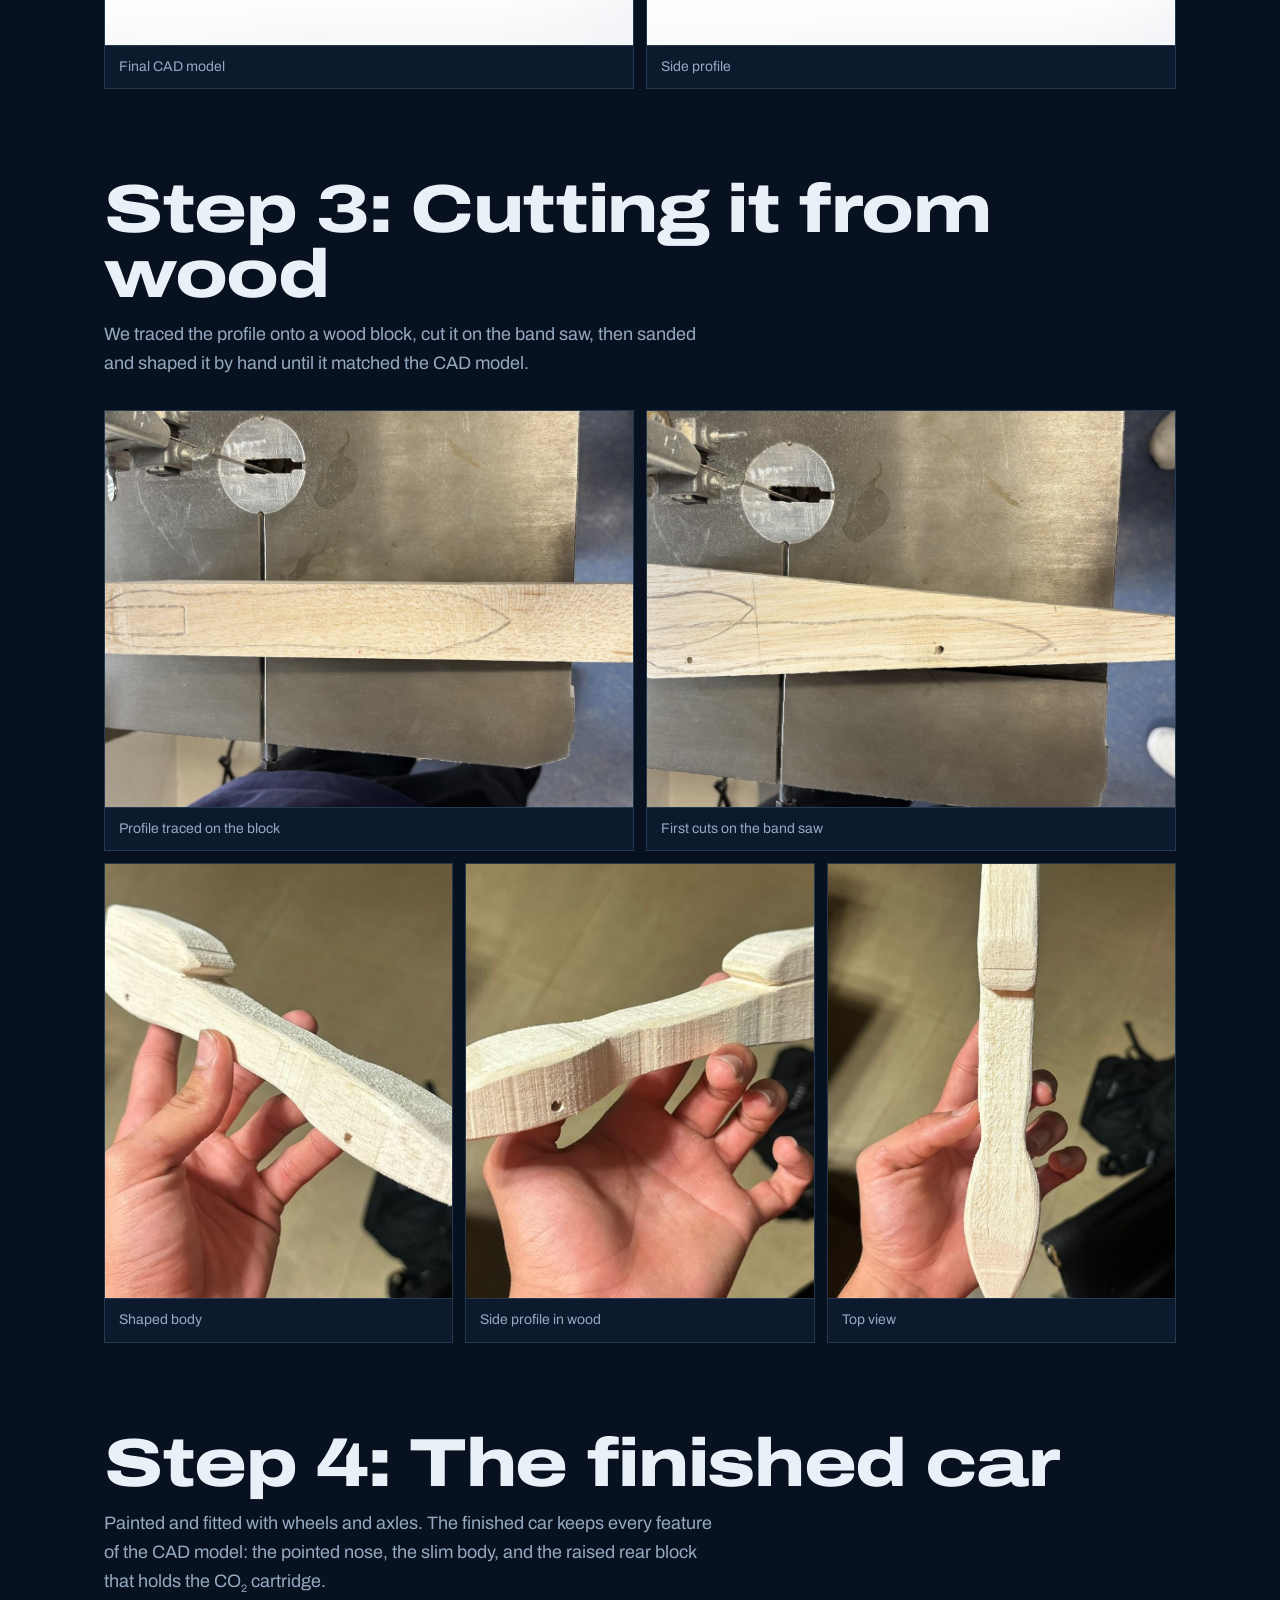
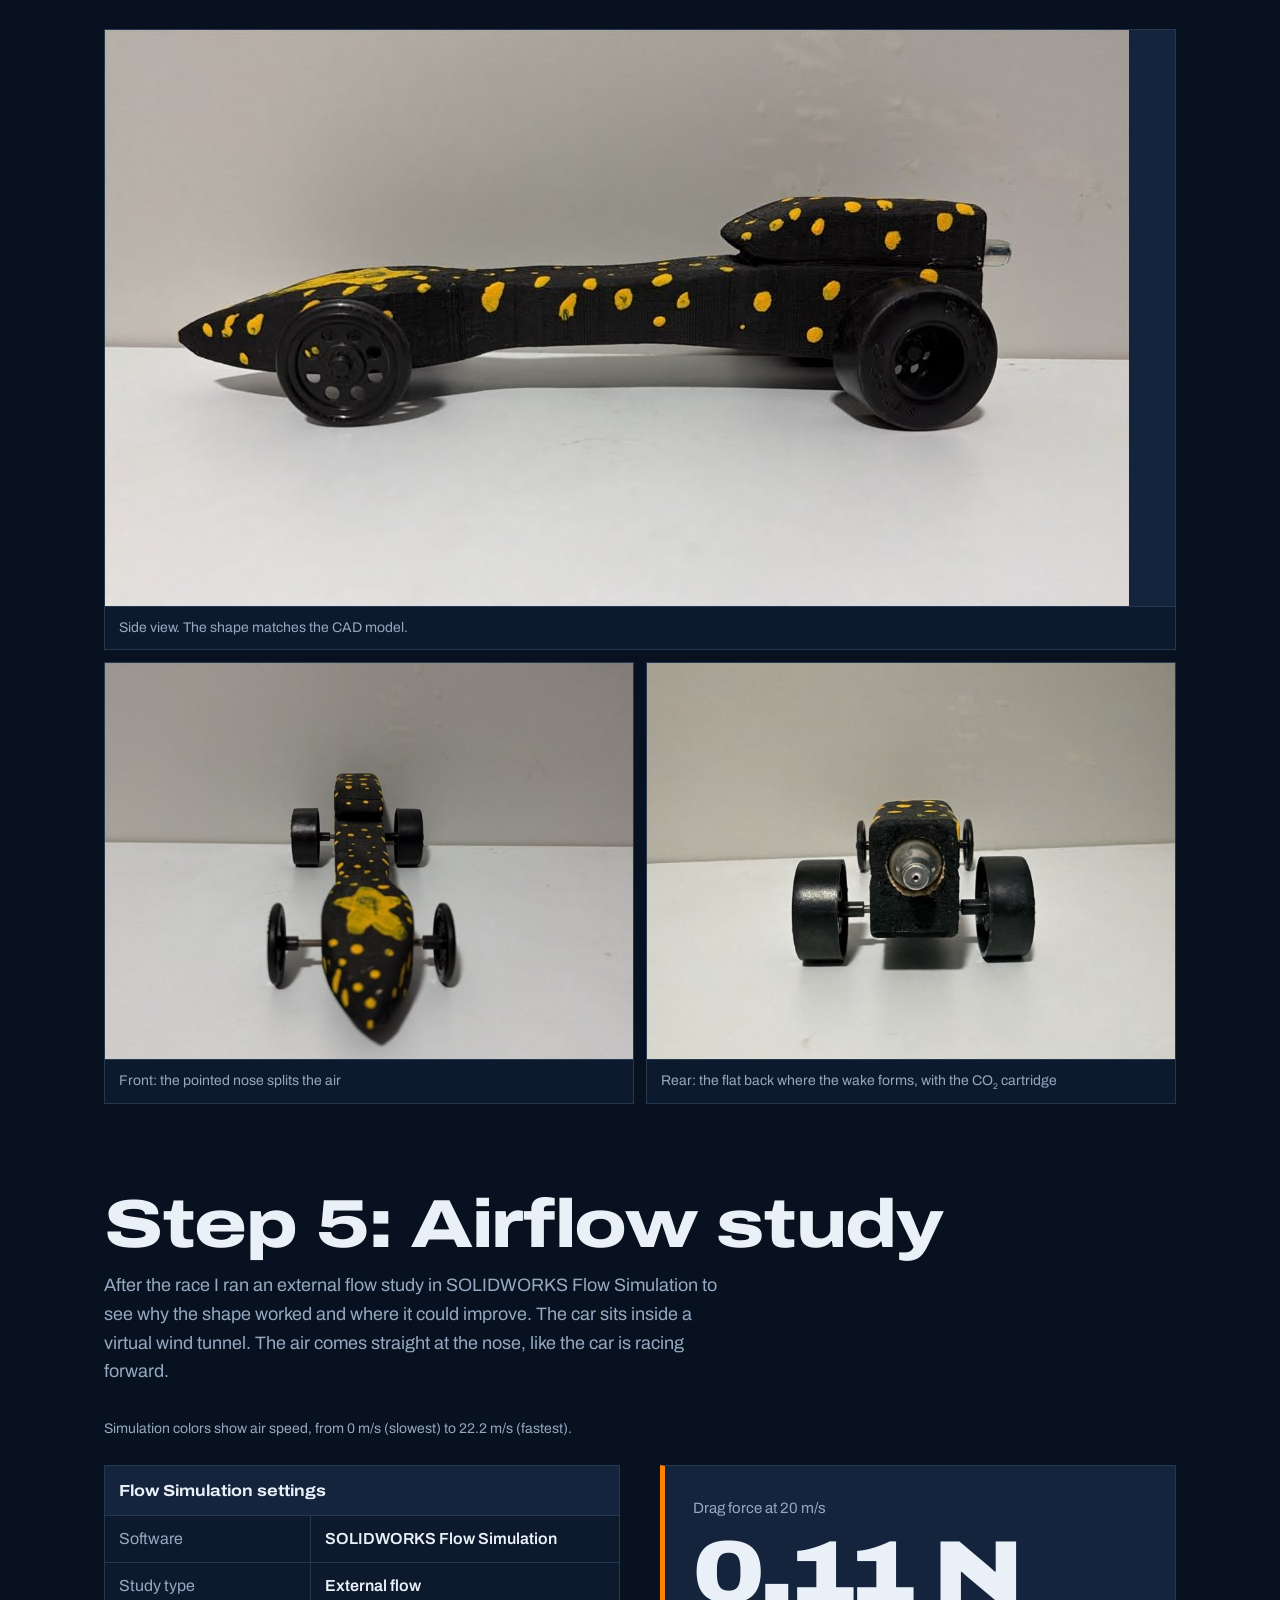
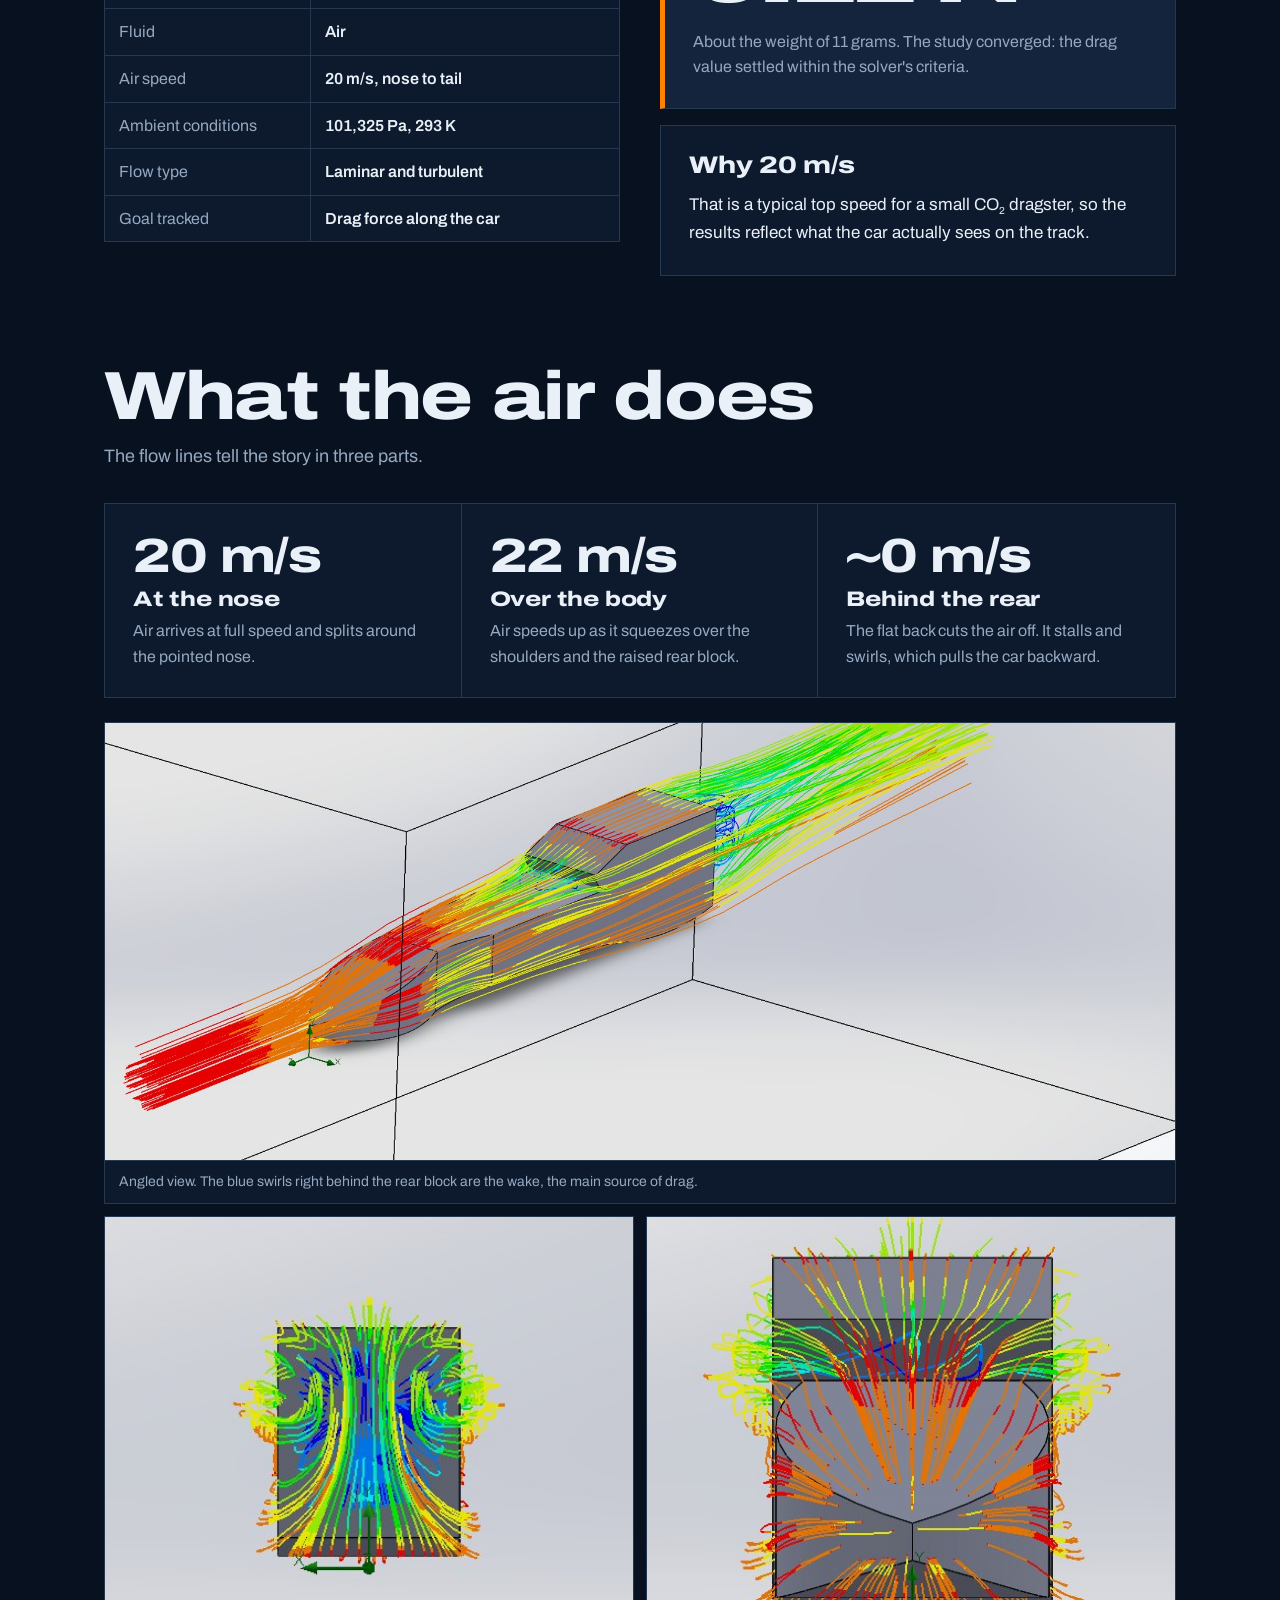
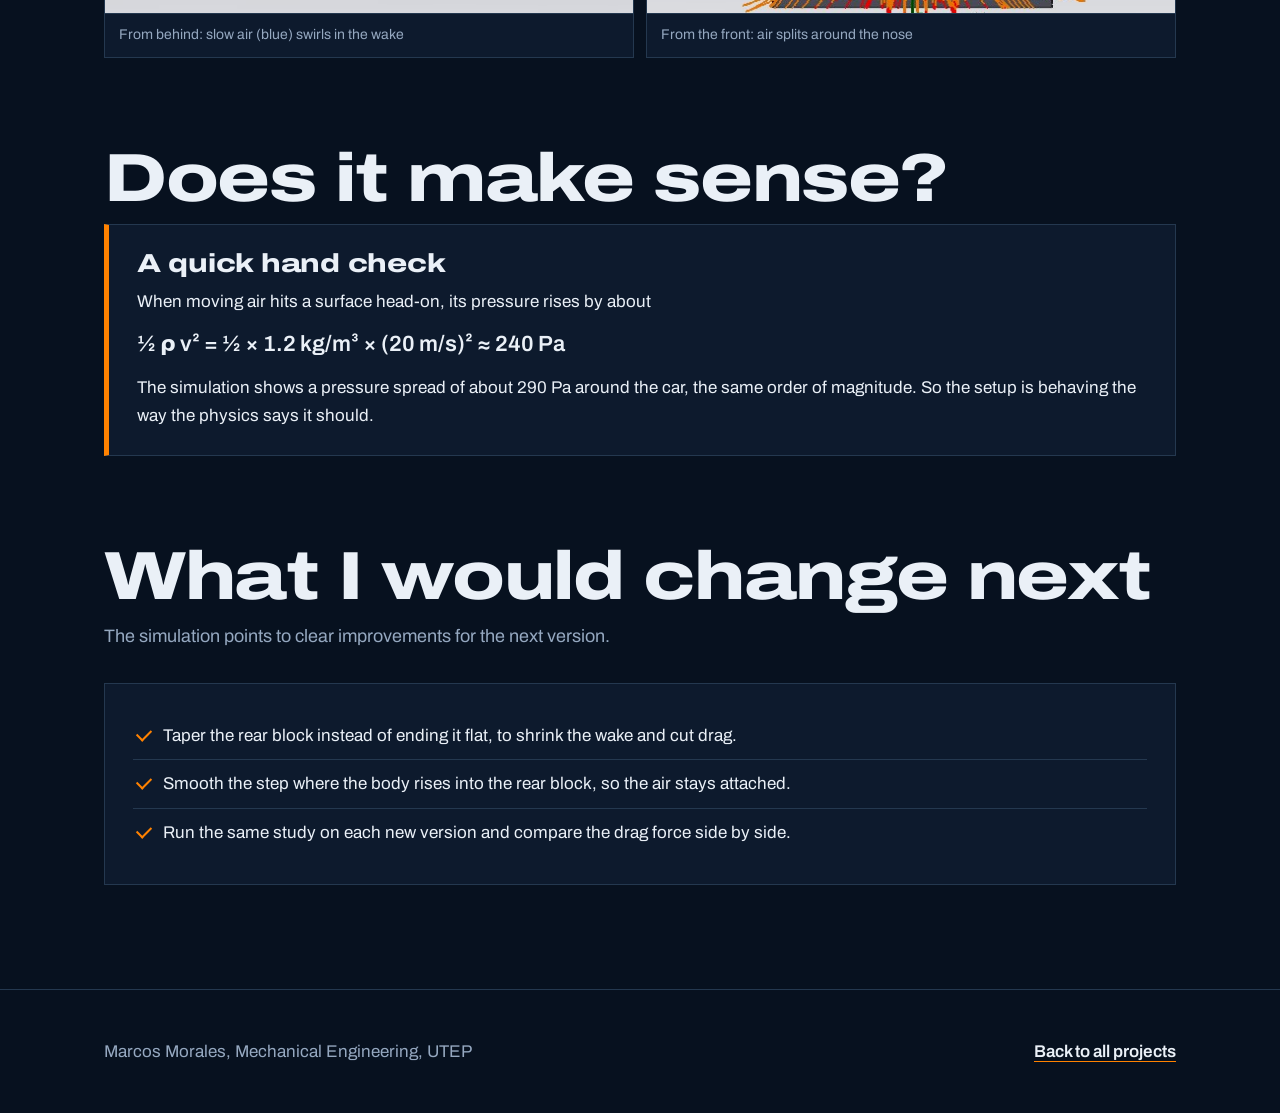
==== commit fe618142: "Bring back the navy theme and orange accents, with a plain white stretch animation on titles Co-Auth" ====
--- a/projects/dragster.html
+++ b/projects/dragster.html
@@ -3,13 +3,13 @@
 <head>
 <meta charset="utf-8">
 <meta name="viewport" content="width=device-width, initial-scale=1">
-<meta name="theme-color" content="#0C0D0F">
+<meta name="theme-color" content="#07111F">
 <title>Wooden Dragster | Marcos Morales</title>
 <meta name="description" content="Wooden dragster designed in SolidWorks, with an airflow study in SOLIDWORKS Flow Simulation.">
 <link rel="preconnect" href="https://fonts.googleapis.com">
 <link rel="preconnect" href="https://fonts.gstatic.com" crossorigin>
 <link href="https://fonts.googleapis.com/css2?family=Archivo:ital,wdth,wght@0,62..125,100..900;1,62..125,100..900&display=swap" rel="stylesheet">
-<link rel="stylesheet" href="../css/site.css?v=3">
+<link rel="stylesheet" href="../css/site.css?v=4">
 </head>
 <body class="page">
 
--- a/css/site.css
+++ b/css/site.css
@@ -1,13 +1,14 @@
 /* Marcos Morales portfolio: shared dark theme */
 
 :root {
-  --bg: #0C0D0F;
-  --panel: #15171A;
-  --panel-2: #1D2024;
-  --line: #2D3136;
-  --text: #F2F3F4;
-  --muted: #9CA1A8;
-  --accent: #D6D9DC;
+  --bg: #07111F;
+  --panel: #0D1A2D;
+  --panel-2: #13243C;
+  --line: #24384F;
+  --text: #EAF0F7;
+  --muted: #95A8C0;
+  --orange: #FF8200;
+  --pass: #3DDC84;
 }
 
 * { box-sizing: border-box; }
@@ -23,9 +24,9 @@
   -webkit-font-smoothing: antialiased;
 }
 img { max-width: 100%; display: block; }
-a { color: var(--text); text-decoration-color: var(--accent); text-underline-offset: 4px; }
-a:hover { color: var(--muted); }
-a:focus-visible, .btn:focus-visible { outline: 3px solid var(--accent); outline-offset: 3px; }
+a { color: var(--text); text-decoration-color: var(--orange); text-underline-offset: 4px; }
+a:hover { color: var(--orange); }
+a:focus-visible, .btn:focus-visible { outline: 3px solid var(--orange); outline-offset: 3px; }
 .wrap { max-width: 1120px; margin: 0 auto; padding: 0 24px; }
 figure { margin: 0; }
 
@@ -43,6 +44,16 @@
 h3 { font-size: 26px; letter-spacing: -.01em; }
 sub { font-size: .6em; }
 
+/* Page titles stretch from narrow to wide on load, in plain white */
+.hero h1 {
+  color: var(--text);
+  animation: stretch-in 1.4s cubic-bezier(.2, .7, .2, 1) .1s both;
+}
+@keyframes stretch-in {
+  from { font-stretch: 62%; opacity: 0; letter-spacing: .02em; }
+  30% { opacity: 1; }
+  to { font-stretch: 125%; opacity: 1; letter-spacing: -.035em; }
+}
 
 .lead { color: var(--muted); max-width: 62ch; margin: 0 0 32px; font-size: 18px; }
 section { padding: 88px 0 0; }
@@ -51,22 +62,22 @@
 .topbar { background: var(--bg); border-bottom: 1px solid var(--line); position: sticky; top: 0; z-index: 10; }
 .topbar .wrap { display: flex; justify-content: space-between; align-items: center; height: 56px; }
 .topbar a { color: var(--text); text-decoration: none; font-weight: 600; font-stretch: 112%; }
-.topbar a:hover { color: var(--muted); }
+.topbar a:hover { color: var(--orange); }
 .topbar .back::before { content: "\2190\00a0"; }
 
 /* ---------- Hero (shared) ---------- */
 .hero {
   background-color: var(--bg);
   background-image:
-    linear-gradient(rgba(255,255,255,.045) 1px, transparent 1px),
-    linear-gradient(90deg, rgba(255,255,255,.045) 1px, transparent 1px);
+    linear-gradient(rgba(149,168,192,.07) 1px, transparent 1px),
+    linear-gradient(90deg, rgba(149,168,192,.07) 1px, transparent 1px);
   background-size: 40px 40px;
   border-bottom: 1px solid var(--line);
   padding: 64px 0 0;
   overflow: hidden;
 }
 .hero h1 { font-size: clamp(56px, 10vw, 136px); font-weight: 900; line-height: .86; letter-spacing: -.035em; }
-.hero .sub { font-size: clamp(22px, 2.6vw, 30px); font-weight: 600; font-stretch: 100%; color: var(--text); margin: 18px 0 16px; line-height: 1.2; }
+.hero .sub { font-size: clamp(22px, 2.6vw, 30px); font-weight: 600; font-stretch: 100%; color: var(--orange); margin: 18px 0 16px; line-height: 1.2; }
 .hero p { color: var(--muted); font-size: 19px; max-width: 46ch; margin: 0 0 24px; }
 .hero-grid, .hero-top { display: grid; grid-template-columns: 1.4fr 1fr; gap: 48px; align-items: end; }
 .hero-grid > *, .hero-top > *, .home-row > *, .project > *, .two > * { min-width: 0; }
@@ -86,9 +97,8 @@
 .home .lede { font-size: 22px; line-height: 1.45; color: var(--text); max-width: 32ch; margin: 0 0 28px; }
 .actions { display: flex; flex-wrap: wrap; gap: 12px; }
 .btn { display: inline-block; padding: 12px 22px; font-weight: 700; font-stretch: 112%; text-decoration: none; border: 1.5px solid var(--text); color: var(--text); }
-.btn.primary { background: var(--text); border-color: var(--text); color: var(--bg); }
-.btn:hover { background: transparent; border-color: var(--text); color: var(--text); }
-.btn.primary:hover { background: var(--accent); border-color: var(--accent); color: var(--bg); }
+.btn.primary { background: var(--orange); border-color: var(--orange); color: var(--bg); }
+.btn:hover { background: var(--text); border-color: var(--text); color: var(--bg); }
 
 table.titleblock { width: 100%; border-collapse: collapse; border: 1.5px solid var(--line); background: var(--panel); font-size: 15px; }
 .titleblock td { border: 1px solid var(--line); padding: 9px 14px; vertical-align: top; }
@@ -106,25 +116,25 @@
 .meta { color: var(--muted); font-size: 15px; font-stretch: 87%; margin: 0 0 16px; }
 .project ul { padding-left: 20px; margin: 0 0 18px; }
 .project li { margin-bottom: 6px; }
-.project li::marker { color: var(--muted); }
+.project li::marker { color: var(--orange); }
 .project .tools { display: flex; flex-wrap: wrap; gap: 8px; list-style: none; padding: 0; margin: 0; }
 .tools li { font-size: 14px; font-stretch: 87%; border: 1px solid var(--line); background: var(--panel); padding: 3px 10px; margin: 0; color: var(--muted); }
 .project-link { color: inherit; text-decoration: none; }
 .project-link::after { content: ""; position: absolute; inset: 0; z-index: 1; }
 .project-link:hover { color: inherit; }
 .project-link:focus-visible { outline: none; }
-.project:has(.project-link:focus-visible) { outline: 3px solid var(--accent); outline-offset: 6px; }
-.see-more { display: inline-block; margin-top: 22px; padding: 11px 20px; background: var(--text); color: var(--bg); font-weight: 700; font-stretch: 112%; }
+.project:has(.project-link:focus-visible) { outline: 3px solid var(--orange); outline-offset: 6px; }
+.see-more { display: inline-block; margin-top: 22px; padding: 11px 20px; background: var(--orange); color: var(--bg); font-weight: 700; font-stretch: 112%; }
 .project .shot img { transition: transform .4s ease; }
 .project:hover .shot img { transform: scale(1.03); }
-.project:hover h3 { font-stretch: 125%; }
-.project:hover .see-more { background: var(--accent); }
+.project:hover h3 { font-stretch: 125%; color: var(--orange); }
+.project:hover .see-more { background: var(--text); }
 
 .card-results { display: grid; grid-template-columns: repeat(3, 1fr); border: 1px solid var(--line); background: var(--panel); margin: 0 0 18px; }
 .card-results div { padding: 12px 14px; border-right: 1px solid var(--line); }
 .card-results div:last-child { border-right: 0; }
 .card-results b { display: block; font-stretch: 125%; font-weight: 800; font-size: 26px; line-height: 1; color: var(--text); white-space: nowrap; letter-spacing: -.02em; }
-
+.card-results div:first-child b { color: var(--orange); }
 .card-results span { display: block; font-size: 14px; font-stretch: 87%; color: var(--muted); line-height: 1.3; margin-top: 6px; }
 
 .skills { display: grid; grid-template-columns: repeat(3, 1fr); border: 1px solid var(--line); background: var(--panel); }
@@ -132,7 +142,7 @@
 .skills > div:last-child { border-right: 0; }
 .skills h4 { font-size: 22px; margin: 0 0 12px; }
 .skills ul { margin: 0; padding-left: 18px; color: var(--muted); }
-.skills li::marker { color: var(--muted); }
+.skills li::marker { color: var(--orange); }
 
 .contact { display: flex; flex-wrap: wrap; gap: 12px 32px; margin-top: 16px; font-size: 18px; }
 
@@ -144,7 +154,7 @@
 .checks { list-style: none; padding: 0; margin: 0; }
 .checks li { padding: 10px 0 10px 30px; border-top: 1px solid var(--line); position: relative; }
 .checks li:first-child { border-top: 0; }
-.checks li::before { content: ""; position: absolute; left: 4px; top: 17px; width: 12px; height: 7px; border-left: 2.5px solid var(--accent); border-bottom: 2.5px solid var(--accent); transform: rotate(-45deg); }
+.checks li::before { content: ""; position: absolute; left: 4px; top: 17px; width: 12px; height: 7px; border-left: 2.5px solid var(--orange); border-bottom: 2.5px solid var(--orange); transform: rotate(-45deg); }
 
 .fig { background: var(--panel-2); border: 1px solid var(--line); }
 .fig figcaption { background: var(--panel); padding: 10px 14px; font-size: 14px; color: var(--muted); border-top: 1px solid var(--line); }
@@ -166,12 +176,12 @@
 .result:nth-child(4n) { border-right: 0; }
 .result:nth-last-child(-n+4) { border-bottom: 0; }
 .result b { display: block; font-stretch: 125%; font-weight: 800; font-size: clamp(34px, 3.8vw, 50px); line-height: 1; letter-spacing: -.03em; color: var(--text); margin-bottom: 10px; white-space: nowrap; }
-
+.result.key b { color: var(--orange); }
 .result span { display: block; color: var(--text); font-weight: 600; font-size: 16px; line-height: 1.3; }
 .result small { display: block; color: var(--muted); font-size: 14px; margin-top: 4px; line-height: 1.35; }
 .note { color: var(--muted); font-size: 14px; margin: 12px 0 0; }
 
-.drag-result { background: var(--panel-2); color: var(--muted); padding: 28px; border: 1px solid var(--line); border-left: 5px solid var(--accent); }
+.drag-result { background: var(--panel-2); color: var(--muted); padding: 28px; border: 1px solid var(--line); border-left: 5px solid var(--orange); }
 .drag-result span { font-size: 15px; }
 .drag-result b { display: block; font-stretch: 125%; font-weight: 900; font-size: clamp(60px, 8vw, 88px); line-height: 1; letter-spacing: -.04em; color: var(--text); margin: 8px 0 12px; }
 .drag-result p { margin: 0; font-size: 16px; }
@@ -183,7 +193,7 @@
 .finding h3 { font-size: 21px; margin: 0 0 8px; }
 .finding p { margin: 0; color: var(--muted); font-size: 16px; }
 
-.callout { background: var(--panel); border: 1px solid var(--line); border-left: 5px solid var(--accent); padding: 26px 28px; }
+.callout { background: var(--panel); border: 1px solid var(--line); border-left: 5px solid var(--orange); padding: 26px 28px; }
 .callout h3 { font-size: 26px; margin: 0 0 12px; }
 .callout p { margin: 0 0 12px; }
 .callout p:last-child { margin: 0; }
@@ -197,7 +207,7 @@
 .race-stats div { padding: 22px; border-right: 1px solid var(--line); }
 .race-stats div:last-child { border-right: 0; }
 .race-stats b { display: block; white-space: nowrap; font-stretch: 125%; font-weight: 800; font-size: clamp(32px, 3.4vw, 46px); line-height: 1; letter-spacing: -.03em; color: var(--text); margin-bottom: 8px; }
-
+.race-stats div:first-child b { color: var(--orange); }
 .race-stats span { color: var(--muted); font-size: 15px; }
 .trophy img { width: 100%; aspect-ratio: 3 / 4; object-fit: cover; }
 .concepts { display: grid; grid-template-columns: repeat(4, 1fr); gap: 12px; }
@@ -206,7 +216,7 @@
 .build-row img { width: 100%; aspect-ratio: 4 / 5; object-fit: cover; }
 
 /* Solar Flair page */
-blockquote { margin: 20px 0 0; padding: 16px 20px; border-left: 4px solid var(--accent); background: var(--panel-2); font-stretch: 112%; font-weight: 600; font-size: 21px; line-height: 1.3; color: var(--text); }
+blockquote { margin: 20px 0 0; padding: 16px 20px; border-left: 4px solid var(--orange); background: var(--panel-2); font-stretch: 112%; font-weight: 600; font-size: 21px; line-height: 1.3; color: var(--text); }
 blockquote cite { display: block; font-stretch: 100%; font-weight: 400; font-style: normal; font-size: 14px; color: var(--muted); margin-top: 8px; }
 .spec-wrap { display: grid; grid-template-columns: 1.2fr 1fr; gap: 40px; align-items: start; }
 .spec-photo { border: 1px solid var(--line); background: var(--panel-2); }
@@ -214,11 +224,11 @@
 ol.process { list-style: none; counter-reset: step; padding: 0; margin: 0; display: grid; grid-template-columns: repeat(5, 1fr); border: 1px solid var(--line); background: var(--panel); }
 ol.process li { counter-increment: step; padding: 24px 20px; border-right: 1px solid var(--line); }
 ol.process li:last-child { border-right: 0; }
-ol.process li::before { content: counter(step); display: block; font-stretch: 125%; font-weight: 900; font-size: 44px; line-height: 1; color: var(--accent); margin-bottom: 12px; }
+ol.process li::before { content: counter(step); display: block; font-stretch: 125%; font-weight: 900; font-size: 44px; line-height: 1; color: var(--orange); margin-bottom: 12px; }
 ol.process h3 { font-size: 21px; margin: 0 0 8px; }
 ol.process p { margin: 0; font-size: 15px; color: var(--muted); }
 .cad-grid { display: grid; grid-template-columns: 2fr 1fr 1fr; gap: 12px; }
-.cad-grid a { display: block; border: 1px solid var(--line); overflow: hidden; background: var(--panel-2); }
+.cad-grid a { display: block; border: 1px solid var(--line); overflow: hidden; background: #3B4A61; }
 .cad-grid a:first-child { grid-row: span 2; }
 .cad-grid img { width: 100%; height: 100%; object-fit: cover; aspect-ratio: 4 / 3; }
 .cad-grid a:first-child img { aspect-ratio: auto; }
@@ -231,7 +241,7 @@
 .tests thead th { background: var(--panel-2); color: var(--text); font-weight: 700; font-stretch: 112%; }
 .tests td { color: var(--muted); }
 .tests td:first-child { font-weight: 600; color: var(--text); }
-.tests .ok { color: var(--text); font-weight: 600; white-space: nowrap; }
+.tests .ok { color: var(--pass); font-weight: 600; white-space: nowrap; }
 .tests .ok::before { content: "\2713\00a0"; }
 .stats { display: grid; grid-template-columns: repeat(3, 1fr); border: 1px solid var(--line); background: var(--panel); margin-top: 24px; }
 .stat { padding: 28px; border-right: 1px solid var(--line); }
@@ -290,6 +300,7 @@
 }
 
 @media (prefers-reduced-motion: reduce) {
+  .hero h1 { animation: none; }
   .project h3, .project .shot img { transition: none; }
   .project:hover .shot img { transform: none; }
 }
